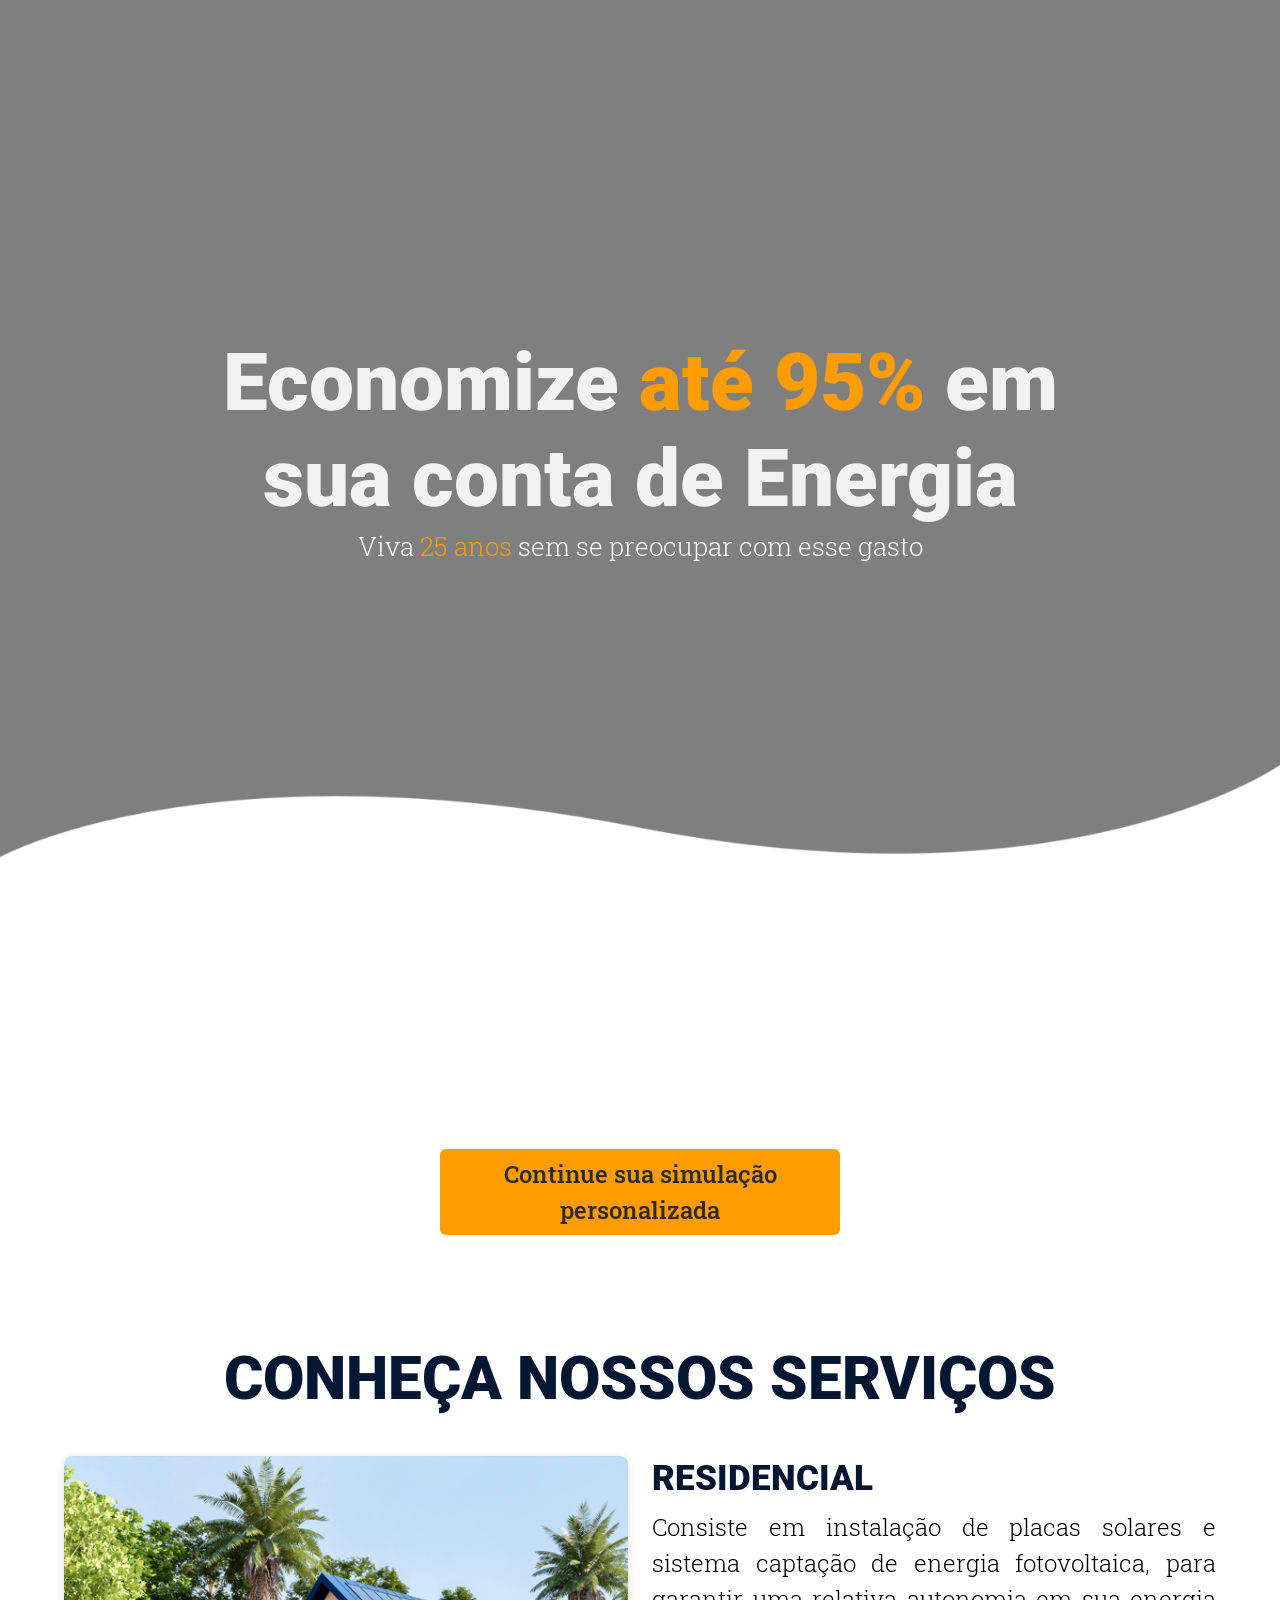
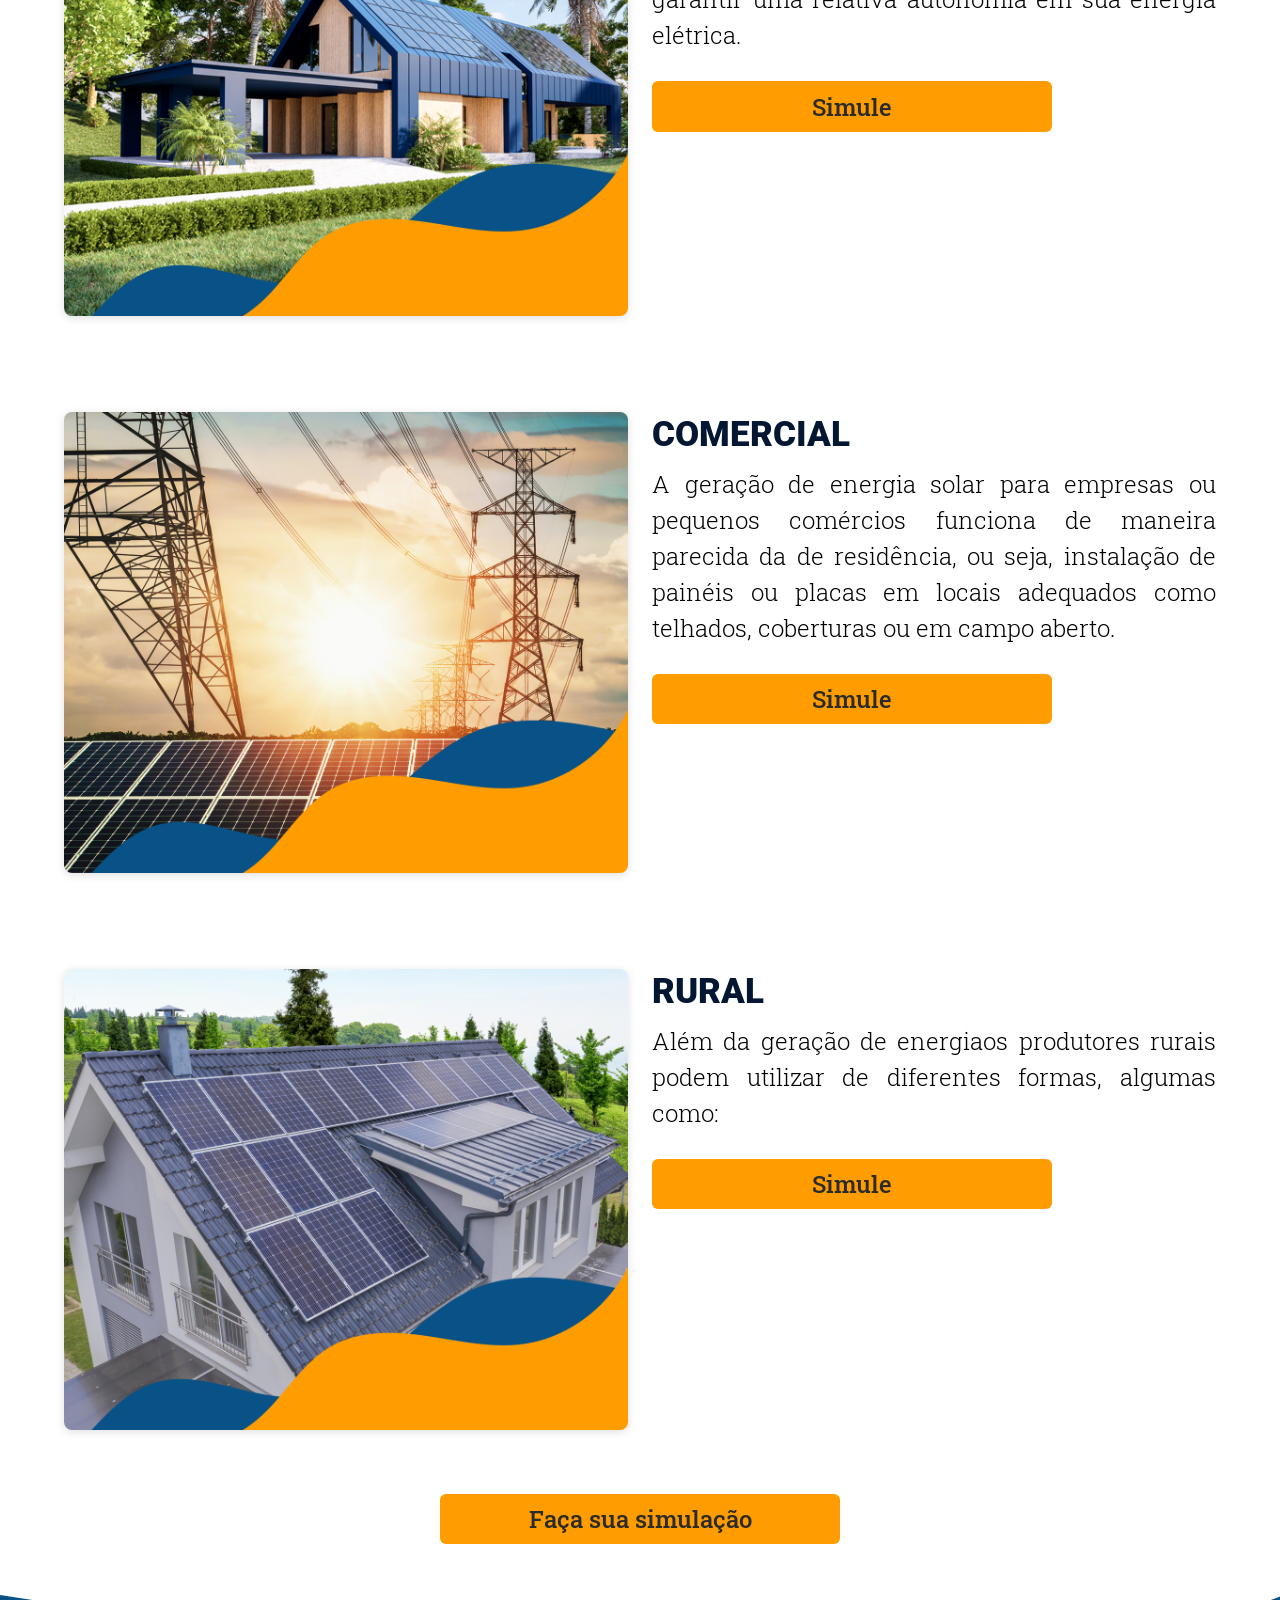
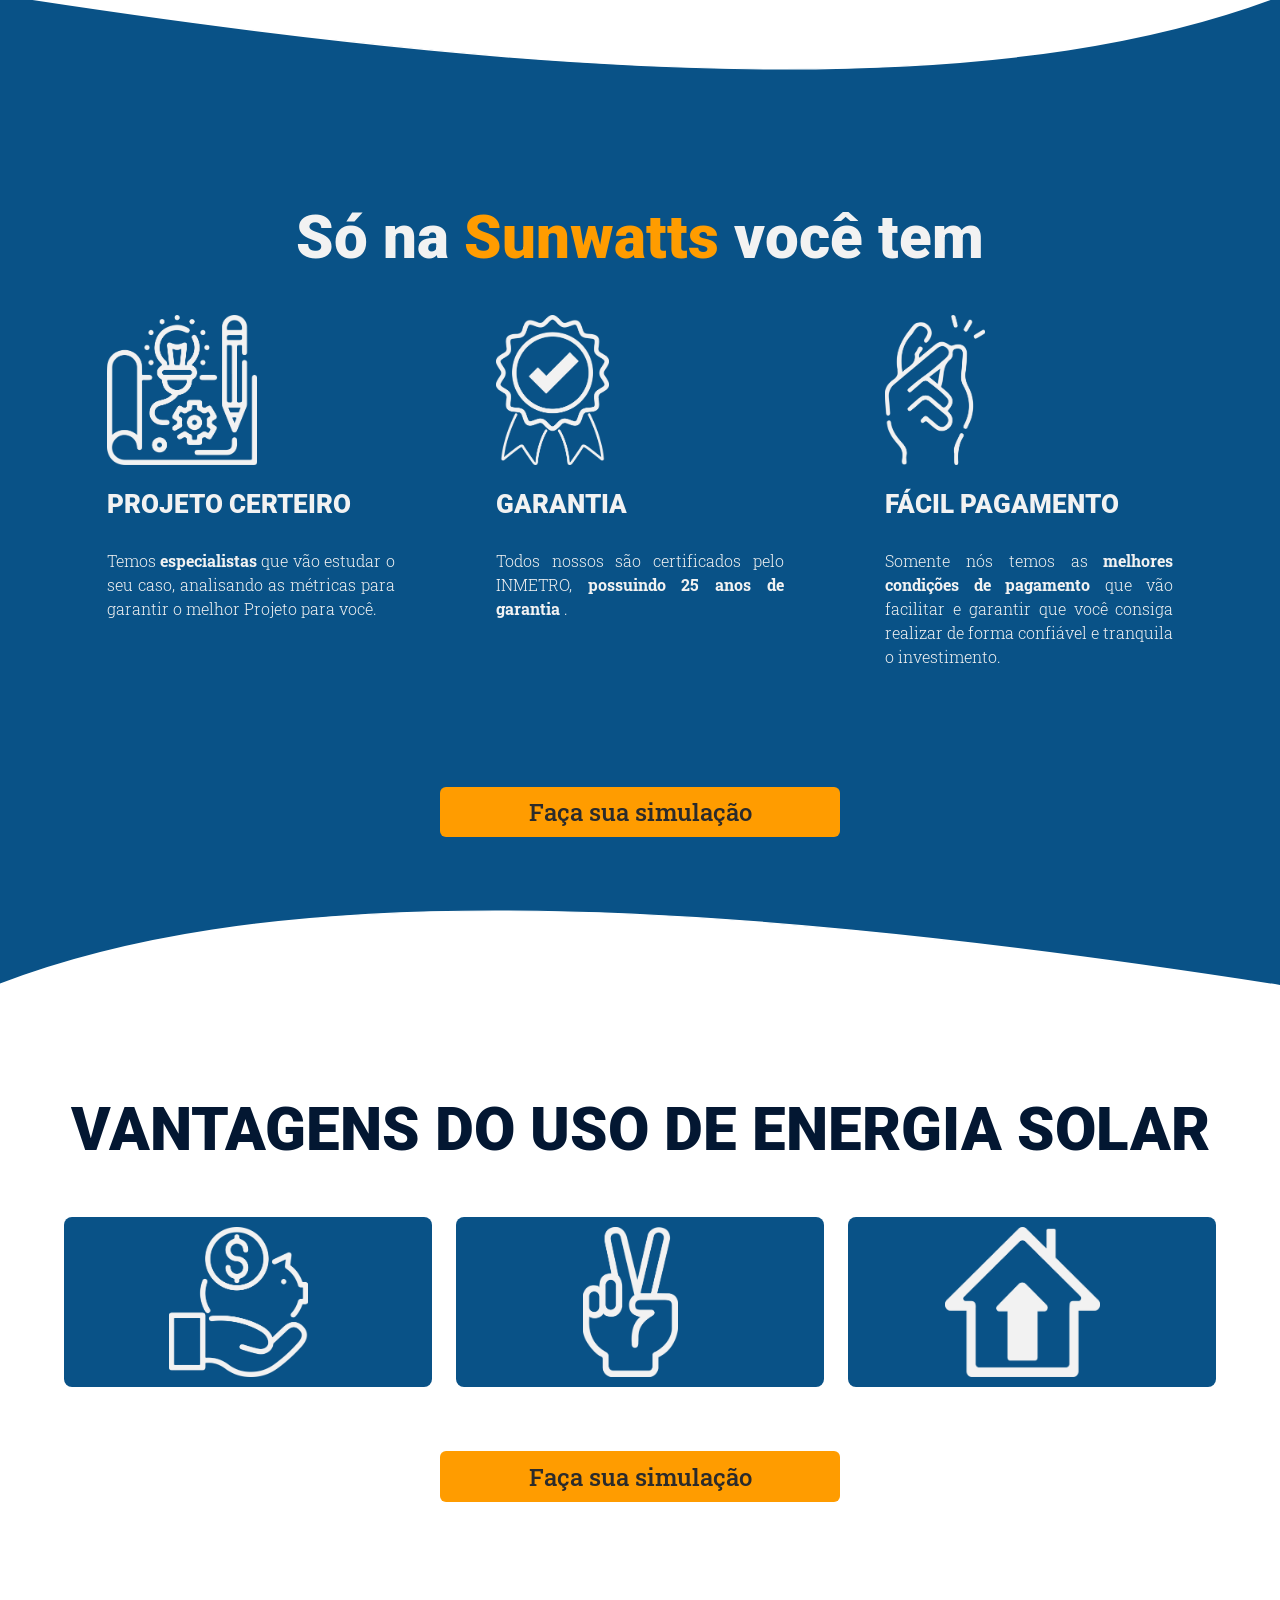
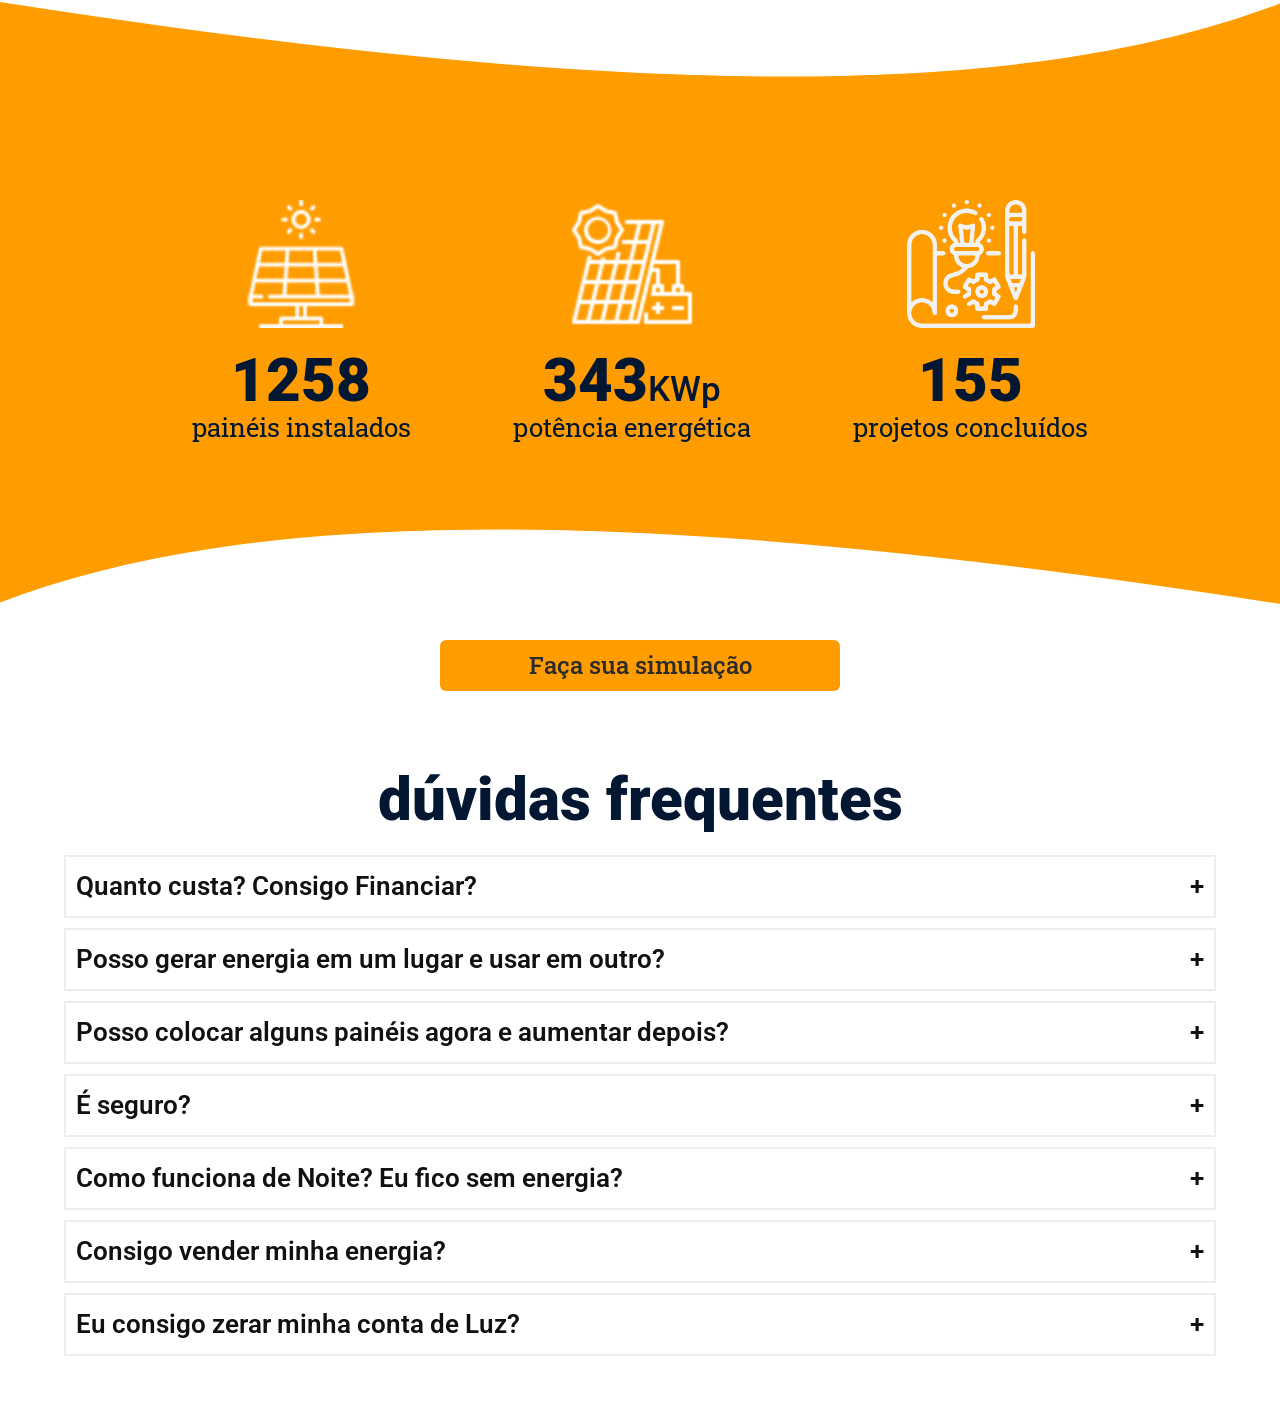
==== index.html @ fd3076d2 "minor copy changes" ====
<!DOCTYPE html>
<html lang="pt-br">
  <head>
    <meta charset="UTF-8" />
    <meta http-equiv="X-UA-Compatible" content="IE=edge" />
    <meta name="viewport" content="width=device-width, initial-scale=1.0" />
    <!-- favicon -->
    <link rel="shortcut icon" href="./favicon.ico" type="image/x-icon" />

    <!-- title -->
    <meta property="og:title" content="Sunwatts –Energia Solar" />

    <!-- description -->
    <meta
      name="description"
      content="Empresa de venda de painéis solares residenciais, comerciais e rural."
    />
    <meta
      property="og:description"
      content="Empresa de venda de painéis solares residenciais, comerciais e rural."
    />
    <meta
      name="twitter:description"
      content="Empresa de venda de painéis solares residenciais, comerciais e rural."
    />

    <!-- misc -->
    <meta property="og:locale" content="pt_BR" />
    <meta name="theme-color" content="#a52a2a" />

    <!-- GOOGLE FONTS -->
    <link rel="preconnect" href="https://fonts.googleapis.com" />
    <link rel="preconnect" href="https://fonts.gstatic.com" crossorigin />
    <link
      href="https://fonts.googleapis.com/css2?family=Roboto+Slab:wght@300;500&family=Roboto:wght@300;500;900&display=swap"
      rel="stylesheet"
    />

    <link rel="stylesheet" href="./style.css" />
    <link
      rel="preload"
      href="./libs/accordions/accordion.min.css"
      as="style"
      onload="this.onload=null;this.rel='stylesheet'"
    />
    <title>Sunwatts –Energia Solar</title>
  </head>
  <body>
    <!-- #SECTION HERO -->
    <section class="section-hero">
      <video
        src="./public/video_1_1.mp4"
        type="video/mp4"
        autoplay
        muted
        loop
      ></video>

      <div class="background">
        <div class="section-hero__text section-center">
          <h1>
            Economize <span class="clr-y-200">até 95%</span> em sua conta de
            Energia
          </h1>
          <p>
            Viva <span class="clr-y-200"> 25 anos</span> sem se preocupar com
            esse gasto
          </p>
        </div>
      </div>

      <img src="./public/images/hero-bar.png" alt="" />
    </section>

    <!-- CTA -->
    <div class="fancy-divider">
      <svg
        preserveAspectRatio="none"
        viewBox="0 0 100 100"
        height="100"
        width="100%"
        version="1.1"
        xmlns="https://www.w3.org/2000/svg"
        style="background: #fff"
      >
        <path
          d="M0 0 C 50 100 80 100 100 0 Z"
          style="fill: #ffffff; stroke: #ffffff"
        ></path>
      </svg>
    </div>

    <!-- #SECTION SIMULATION -->
    <section class="section-simulation"></section>

    <div class="section-center">
      <button class="btn btn--cta">Continue sua simulação personalizada</button>
    </div>

    <!-- #SECTION PRODUTOS -->
    <section class="section-produtos">
      <div class="section-center">
        <h2 class="title">CONHEÇA NOSSOS SERVIÇOS</h2>
        <div class="produtos">
          <!-- start of produto item -->
          <div class="produto">
            <img src="./public/images/residencial.png" alt="" />
            <div class="produto__text">
              <h2>RESIDENCIAL</h2>
              <p>
                Consiste em instalação de placas solares e sistema captação de
                energia fotovoltaica, para garantir uma relativa autonomia em
                sua energia elétrica.
              </p>
              <button class="btn">Simule</button>
            </div>
          </div>
          <!-- end of produto item -->
          <!-- start of produto item -->
          <div class="produto">
            <img src="./public/images/industrial.png" alt="" />
            <div class="produto__text">
              <h2>COMERCIAL</h2>
              <p>
                A geração de energia solar para empresas ou pequenos comércios
                funciona de maneira parecida da de residência, ou seja,
                instalação de painéis ou placas em locais adequados como
                telhados, coberturas ou em campo aberto.
              </p>
              <button class="btn">Simule</button>
            </div>
          </div>
          <!-- end of produto item -->
          <!-- start of produto item -->
          <div class="produto">
            <img src="./public/images/rural.png" alt="" />
            <div class="produto__text">
              <h2>RURAL</h2>
              <p>
                Além da geração de energiaos produtores rurais podem utilizar de
                diferentes formas, algumas como:
              </p>
              <button class="btn">Simule</button>
            </div>
          </div>
          <!-- end of produto item -->
        </div>
        <button class="btn btn--cta">Faça sua simulação</button>
      </div>
    </section>

    <div class="fancy-divider">
      <svg
        preserveAspectRatio="none"
        viewBox="0 0 100 100"
        height="100"
        width="100%"
        version="1.1"
        xmlns="https://www.w3.org/2000/svg"
        style="background: var(--clr-blue-100)"
      >
        <path
          d="M0 0 C 50 100 80 100 100 0 Z"
          style="fill: #ffffff; stroke: #ffffff"
        ></path>
      </svg>
    </div>

    <!-- #SECTION DIFERENCIAIS -->
    <section class="section-diferenciais">
      <div class="section-center">
        <h2 class="title">
          Só na <span class="clr-y-200">Sunwatts</span> você tem
        </h2>
        <div class="diferenciais">
          <!-- start of diferencial item -->
          <div class="diferencial">
            <img
              src="./public/images/done-projects.png"
              alt=""
              width="150"
              height="150"
            />
            <h2 class="title">PROJETO CERTEIRO</h2>
            <p>
              Temos <b>especialistas</b> que vão estudar o seu caso, analisando
              as métricas para garantir o melhor Projeto para você.
            </p>
            <!--             <button class="btn btn--text">
              Faça a simulação
              <img
                src="./public/images/close-circle-outline.svg"
                alt=""
                width="24"
                height="24"
              />
            </button> -->
          </div>
          <!-- end of diferencial item -->
          <!-- start of diferencial item -->
          <div class="diferencial">
            <img
              src="./public/images/guarantee.png"
              alt=""
              width="113"
              height="150"
            />
            <h2 class="title">GARANTIA</h2>
            <p>
              Todos nossos são certificados pelo INMETRO,
              <b> possuindo 25 anos de garantia </b>.
            </p>
            <!--             <button class="btn btn--text">
              Faça a simulação
              <img
                src="./public/images/close-circle-outline.svg"
                alt=""
                width="24"
                height="24"
              />
            </button> -->
          </div>
          <!-- end of diferencial item -->
          <!-- start of diferencial item -->
          <div class="diferencial">
            <img
              src="./public/images/easy-payment.png"
              alt=""
              width="100"
              height="150"
            />
            <h2 class="title">FÁCIL PAGAMENTO</h2>
            <p>
              Somente nós temos as <b>melhores condições de pagamento</b> que
              vão facilitar e garantir que você consiga realizar de forma
              confiável e tranquila o investimento.
            </p>
            <!--             <button class="btn btn--text">
              Faça a simulação
              <img
                src="./public/images/close-circle-outline.svg"
                alt=""
                width="24"
                height="24"
              />
            </button> -->
          </div>
          <!-- end of diferencial item -->
        </div>

        <button class="btn btn--cta">Faça sua simulação</button>
      </div>
    </section>
    <div class="fancy-divider">
      <svg
        preserveAspectRatio="none"
        viewBox="0 0 100 100"
        height="100"
        width="100%"
        version="1.1"
        xmlns="https://www.w3.org/2000/svg"
        style="background: var(--clr-blue-100)"
      >
        <path
          d="M0 100 C 20 0 50 0 100 100 Z"
          style="fill: #ffffff; stroke: #ffffff"
        ></path>
      </svg>
    </div>

    <!-- #SECTION CARDS -->
    <section class="section-cards">
      <div class="section-center">
        <h2 class="title">VANTAGENS DO USO DE ENERGIA SOLAR</h2>
        <div class="cards card-accordion">
          <div class="ac ac--card">
            <h5 class="ac-header ac-header--card">
              <button class="ac-trigger ac-trigger--card">
                <img
                  src="./public/images/economy.png"
                  width="139"
                  height="150"
                  alt=""
                />
              </button>
            </h5>
            <div class="ac-panel ac-panel--card">
              <div class="arrow-up"></div>
              <p class="ac-text ac-text--card">
                Redução <b>em até 95%</b> na conta da sua energia
              </p>
            </div>
          </div>
          <div class="ac ac--card">
            <h5 class="ac-header ac-header--card">
              <button class="ac-trigger ac-trigger--card">
                <img
                  src="./public/images/tranquility.png"
                  width="95"
                  height="150"
                  alt=""
                />
              </button>
            </h5>
            <div class="ac-panel ac-panel--card">
              <div class="arrow-up"></div>
              <p class="ac-text ac-text--card">
                Conta de luz <b>imune</b> à inflação da energia elétrica
              </p>
            </div>
          </div>
          <div class="ac ac--card">
            <h5 class="ac-header ac-header--card">
              <button class="ac-trigger ac-trigger--card">
                <img
                  src="./public/images/valorization.png"
                  width="155"
                  height="150"
                  alt=""
                />
              </button>
            </h5>
            <div class="ac-panel ac-panel--card">
              <div class="arrow-up"></div>
              <p class="ac-text ac-text--card">
                Com a instalação do sistema sua propriedade pode ser valorizada
                em <b>até 10%</b>
              </p>
            </div>
          </div>
        </div>

        <button class="btn btn--cta">Faça sua simulação</button>
      </div>
    </section>

    <div class="fancy-divider">
      <svg
        preserveAspectRatio="none"
        viewBox="0 0 100 100"
        height="100"
        width="100%"
        version="1.1"
        xmlns="https://www.w3.org/2000/svg"
        style="background: var(--clr-yellow-200)"
      >
        <path
          d="M0 0 C 50 100 80 100 100 0 Z"
          style="fill: #ffffff; stroke: #ffffff"
        ></path>
      </svg>
    </div>
    <!-- #SECTION DADOS -->
    <section class="section-dados">
      <div class="section-center">
        <div class="dados">
          <!-- start of dado item -->
          <div class="dado">
            <img src="./public/images/paineisInstalados.png" alt="" />
            <p class="number">1258</p>
            <p class="desc">painéis instalados</p>
          </div>
          <!-- end of dado item -->
          <!-- start of dado item -->
          <div class="dado">
            <img src="./public/images/potenciaEnergetica.png" alt="" />
            <p class="number">343<span>KWp</span></p>
            <p class="desc">potência energética</p>
          </div>
          <!-- end of dado item -->
          <!-- start of dado item -->
          <div class="dado">
            <img src="./public/images/done-projects.png" alt="" />
            <p class="number">155</p>
            <p class="desc">projetos concluídos</p>
          </div>
          <!-- end of dado item -->
        </div>
      </div>
    </section>
    <div class="fancy-divider">
      <svg
        preserveAspectRatio="none"
        viewBox="0 0 100 100"
        height="100"
        width="100%"
        version="1.1"
        xmlns="https://www.w3.org/2000/svg"
        style="background: var(--clr-yellow-200)"
      >
        <path
          d="M0 100 C 20 0 50 0 100 100 Z"
          style="fill: #ffffff; stroke: #ffffff"
        ></path>
      </svg>
    </div>

    <!-- SECTION-FAQ -->
    <section class="section-faq section-center">
      <button class="btn btn--cta">Faça sua simulação</button>

      <h2>dúvidas frequentes</h2>

      <div class="accordion-container">
        <div class="ac">
          <h5 class="ac-header">
            <button class="ac-trigger">Quanto custa? Consigo Financiar?</button>
          </h5>
          <div class="ac-panel">
            <p class="ac-text">
              O custo de uma implantação varia de acordo com o consumo e a
              infraestrutura do cliente (é muito antiprofissional padronizar um
              sistema fotovoltaico). Os sistemas fotovoltaicos podem ser
              financiados por uma variedade de entidades financeiras assim
              ajudando a viabilizar a aquisição.
            </p>
          </div>
        </div>

        <div class="ac">
          <h5 class="ac-header">
            <button class="ac-trigger">
              Posso gerar energia em um lugar e usar em outro?
            </button>
          </h5>
          <div class="ac-panel">
            <p class="ac-text">
              É possível ter uma unidade geradora e outras unidades
              consumidoras, desde que seja previamente informado para a
              homologação e esteja no mesmo registro e na mesma concessionária.
            </p>
          </div>
        </div>

        <div class="ac">
          <h5 class="ac-header">
            <button class="ac-trigger">
              Posso colocar alguns painéis agora e aumentar depois?
            </button>
          </h5>
          <div class="ac-panel">
            <p class="ac-text">
              Sim, os sistemas aplicados pela SunWatts são modulares, ou seja, é
              possível aumentar em séries de 2 placas. Não recomendamos fazer
              muitas vezes ao ano, pois a cada aumento é necessária uma nova
              homologação junto a concessionária.
            </p>
          </div>
        </div>

        <div class="ac">
          <h5 class="ac-header">
            <button class="ac-trigger">É seguro?</button>
          </h5>
          <div class="ac-panel">
            <p class="ac-text">
              O sistema é seguro, todos os produtos e componentes utilizados em
              uma instalação da SunWatts possui INMETRO garantido a sua
              segurança e qualidade.
            </p>
          </div>
        </div>

        <div class="ac">
          <h5 class="ac-header">
            <button class="ac-trigger">
              Como funciona de Noite? Eu fico sem energia?
            </button>
          </h5>
          <div class="ac-panel">
            <div class="arrow-up"></div>
            <p class="ac-text">
              A noite os painéis solares não produzem energia, no entanto,
              através do sistema “débito e crédito” você utiliza os créditos
              compensados da produção diária.
            </p>
          </div>
        </div>
        <div class="ac">
          <h5 class="ac-header">
            <button class="ac-trigger">Consigo vender minha energia?</button>
          </h5>
          <div class="ac-panel">
            <div class="arrow-up"></div>
            <p class="ac-text">
              Sistemas convencionais não podem vender energia, o sistema
              utilizado é o “débito e crédito” entre você e a concessionária, no
              qual a energia produzida é repassada para a concessionária durante
              o dia, e consumida durante a noite, em forma de crédito.
            </p>
          </div>
        </div>
        <div class="ac">
          <h5 class="ac-header">
            <button class="ac-trigger">
              Eu consigo zerar minha conta de Luz?
            </button>
          </h5>
          <div class="ac-panel">
            <div class="arrow-up"></div>
            <p class="ac-text">
              Não, existe uma taxa mínima por estar conectado à rede da
              concessionária a qual varia de acordo com o tipo de fase da sua
              casa ou estabelecimento.
            </p>
          </div>
        </div>
      </div>
    </section>

    <script src="./libs/accordions/accordion.min.js" async defer></script>

    <script type="module">
      import "./libs/accordions/accordion.min.js"
      new Accordion(".accordion-container", {
        duration: 250,
        showMultiple: true,
      })

      new Accordion(".card-accordion", {
        duration: 250,
        showMultiple: true,
      })
    </script>
  </body>
</html>
---- style.css ----
/* Box sizing rules */
*,
*::before,
*::after {
  box-sizing: border-box;
  padding: 0;
  margin: 0;
}

:root {
  --clr-white: #f2f2f2;
  --clr-yellow-100: #fcc35e;
  --clr-yellow-200: #ff9c00;
  --clr-blue-100: #095287;
  --clr-blue-200: #031732;
  --clr-black-100: #3e3e3e;
  --clr-black-200: #2b2b2b;
  --ff-roboto: "Roboto", sans-serif;
  --ff-roboto-slab: "Roboto Slab", serif;
  --fs-xs: clamp(1.15rem, 1.0134rem + 0.6829vw, 1.5rem);
  --fs-md: clamp(1.3125rem, 1.1797rem + 0.625vw, 1.625rem);
  --fs-lg: clamp(1.625rem, 1.4055rem + 1.0976vw, 2.1875rem);
  --fs-xlg: clamp(2.1875rem, 1.5234rem + 3.125vw, 3.75rem);
  --fs-xxlg: clamp(3rem, 2.2195rem + 3.9024vw, 5rem);
  --box-shadow: 0 0.25rem 0.5rem rgb(0 0 0 / 15%);
}

/* Remove default margin */
body,
h1,
h2,
h3,
h4,
p,
figure,
blockquote,
dl,
dd {
  margin: 0;
}

h1,
h2,
h3,
h4,
h5,
h6 {
  font-family: var(--ff-roboto);
  font-size: var(--fs-xlg);
  font-weight: 900;
  color: var(--clr-blue-200);
}

h5 {
  font-size: var(--fs-md);
}

body {
  font-family: var(--ff-roboto-slab);
  background-color: var(--ff-clr-white);
}

/* Remove list styles on ul, ol elements with a list role, which suggests default styling will be removed */
ul[role=list],
ol[role=list] {
  list-style: none;
}

/* Set core root defaults */
html:focus-within {
  scroll-behavior: smooth;
}

/* Set core body defaults */
body {
  min-height: 100vh;
  text-rendering: optimizeSpeed;
  line-height: 1.5;
}

/* A elements that don't have a class get default styles */
a:not([class]) {
  text-decoration-skip-ink: auto;
}

section:not(.section-hero) {
  padding: 11vh 0 5.5vh 0;
}

/* Make images easier to work with */
img,
picture {
  display: block;
  max-width: 100%;
}

/* Inherit fonts for inputs and buttons */
input,
button,
textarea,
select {
  font: inherit;
}

/* Remove all animations, transitions and smooth scroll for people that prefer not to see them */
@media (prefers-reduced-motion: reduce) {
  html:focus-within {
    scroll-behavior: auto;
  }

  *,
*::before,
*::after {
    transition-duration: 0.01ms !important;
    animation-duration: 0.01ms !important;
    animation-iteration-count: 1 !important;
    scroll-behavior: auto !important;
  }
}
.clr-y-200 {
  color: var(--clr-yellow-200);
}

.clr-b-100 {
  color: var(--clr-blue-100);
}

.section-center {
  width: 90%;
  max-width: 1440px;
  margin: 0 auto;
}
.section-center > h2 {
  text-align: center;
}

.ac-text {
  padding: 1rem;
}

.btn {
  display: flex;
  gap: 0.5em;
  align-items: center;
  justify-content: center;
  width: 100%;
  max-width: 25rem;
  padding: 0.325em 0.6em;
  padding: clamp(0.15625rem, 0.0953rem + 0.3049vw, 0.3125rem) clamp(0.3rem, 0.1829rem + 0.5854vw, 0.6rem);
  padding: 0.05em 0.1em;
  font-family: var(--ff-title);
  font-size: 1.25rem;
  font-size: clamp(1.25rem, 1.1524rem + 0.4878vw, 1.5rem);
  font-weight: 500;
  color: var(--clr-black-200);
  text-decoration: none;
  cursor: pointer;
  background: var(--clr-yellow-200);
  border: 0.375rem solid transparent;
  border-radius: 0.25em;
  /* box-shadow: rgba(50, 50, 93, 0.25) 0px 0.375em 0.75em -0.125em,
    rgba(0, 0, 0, 0.3) 0px 0.1875em 0.4375em -0.1875em; */
  transition: opacity 250ms ease-in;
  animation: pulse-main 2s infinite;
}

.btn:hover {
  opacity: 0.8;
}

.btn:focus-visible {
  border: 0.375rem solid var(--clr-black);
  outline: none;
  transform: scale(1.025);
}

.btn--text {
  background: none;
  box-shadow: none;
  max-width: 16rem;
  padding: 0;
  justify-content: flex-start;
  color: var(--clr-white);
}

.btn--cta {
  margin: 0 auto;
}

.produtos {
  display: grid;
  grid-template-rows: repeat(3, 1fr);
  gap: 2rem;
}
.produtos .produto {
  display: grid;
  grid-auto-rows: 1fr 1fr;
  gap: 1.5rem;
}
.produtos .produto img {
  border-radius: 0.5rem;
  box-shadow: rgba(99, 99, 99, 0.2) 0px 0.125rem 0.5rem 0px;
}
.produtos .produto h2 {
  font-size: var(--fs-lg);
  margin-bottom: 0.5rem;
}
.produtos .produto p {
  margin-bottom: 1.75rem;
  text-align: justify;
}

.diferenciais {
  display: grid;
  grid-template-rows: repeat(3, 1fr);
  gap: 1.5rem;
  text-align: justify;
}
.diferenciais .diferencial {
  display: grid;
  grid-auto-rows: 10.625rem 5rem 10rem 1fr;
  padding: 2rem 1rem 2rem 1rem;
  margin: 0 auto;
  transition: box-shadow 0.3s linear;
  max-width: 20rem;
  min-height: 27.5rem;
  border-radius: 0.5rem;
  color: var(--clr-white);
}
.diferenciais .diferencial .title {
  font-size: var(--fs-md);
  color: var(--clr-white);
}
.diferenciais .diferencial p {
  font-weight: 300;
}
.diferenciais > img {
  margin: 0 auto;
  margin-bottom: 0.5rem;
}
.diferenciais button {
  font-weight: 300;
  margin-top: 4rem;
}
.diferenciais button img {
  transform: rotateZ(45deg);
}
.diferenciais .diferencial:hover {
  box-shadow: 0 0.3125rem 0.9375rem rgba(0, 0, 0, 0.15);
}

.cards {
  display: flex;
  flex-direction: column;
  gap: 1.5rem;
  /*   .card__top-image:hover {
    transform: translateY(-200px);
  } */
}
.cards .card {
  position: relative;
}
.cards .card__back-image {
  position: absolute;
  top: 0;
  left: 0;
  z-index: -2;
}
.cards .card__top-image {
  position: relative;
  background: #fff;
  transition: transform 400ms ease-in-out;
  margin: 0 auto;
}

.ac--card.ac--card {
  width: 100%;
  border: 0;
}

.ac-header--card.ac-header--card.ac-header--card {
  background: var(--clr-blue-100);
  border-radius: 0.5rem;
  margin: 0 auto;
}

.ac-panel--card {
  width: 100%;
}

.ac-text--card {
  background: #e6e6e6;
  border-radius: 0.5rem;
  padding: 1rem;
}

.ac-trigger--card img {
  margin: 0 auto;
}

.ac-trigger--card::after {
  content: none !important;
}

.arrow-up {
  width: 0;
  height: 0;
  border-left: 1rem solid transparent;
  border-right: 1rem solid transparent;
  border-bottom: 1rem solid #e6e6e6;
  transform: translateX(175px);
}

.dados {
  display: flex;
  flex-direction: column;
  gap: 1.5rem;
  align-items: center;
  justify-content: center;
}
.dados .dado {
  display: grid;
  grid-template-rows: 8rem 1fr 2rem;
  gap: 0.5rem;
  align-content: flex-start;
  justify-items: center;
  text-align: center;
}
.dados .dado img {
  margin: 0 auto;
  width: 128px;
  align-self: flex-end;
}
.dados .dado .desc {
  font-size: var(--fs-md);
  margin-top: -1rem;
}
.dados .dado .number {
  font-family: var(--ff-roboto);
  font-size: var(--fs-xlg);
  text-align: center;
  font-weight: 900;
  margin-bottom: -0.625rem;
}
.dados .dado span {
  font-weight: 500;
  font-size: var(--fs-lg);
}

@media screen and (min-width: 37.5rem) {
  /*   .produtos {
    grid-template-columns: repeat(3, 1fr);
    grid-template-rows: 1fr;
  } */
  .produtos {
    gap: 6rem;
  }
  .produtos .produto {
    grid-auto-flow: column;
    grid-auto-columns: 1fr 1fr;
    grid-auto-rows: 1fr;
  }
  .produtos img {
    height: 100%;
    object-fit: cover;
  }
  .produtos div:nth-child(odd) {
    text-align: right;
  }
  .produtos h2 {
    text-align: left;
    line-height: 1.3;
  }
  .produtos p {
    font-weight: 300;
    font-size: var(--fs-xs);
  }
  .produtos .wrapper {
    display: flex;
    gap: 2rem;
    margin-top: 2rem;
  }

  .diferenciais {
    grid-template-columns: repeat(3, 1fr);
    grid-template-rows: 1fr;
    gap: 1rem;
  }

  .cards {
    flex-direction: row;
  }

  .ac--card.ac--card {
    width: 33.3%;
  }

  .ac--card.ac--card.ac--card {
    width: 33.3%;
  }

  .dados {
    flex-direction: row;
    gap: 8vw;
  }
}
@media screen and (min-width: 56.25rem) {
  .diferenciais .diferencial {
    grid-auto-rows: 10.625rem 4rem 1fr 1fr;
  }
}
.section-hero {
  position: relative;
  min-height: 100vh;
  overflow: hidden;
  color: white;
}
.section-hero h1 {
  max-width: 20ch;
  font-size: var(--fs-xxlg);
  color: var(--clr-white);
  line-height: 1.2;
}
.section-hero p {
  max-width: 60ch;
  font-size: var(--fs-md);
  font-weight: 300;
}
.section-hero video {
  position: absolute;
  top: 0;
  left: 0;
}
.section-hero .section-center {
  position: relative;
  display: flex;
  flex-direction: column;
  align-items: center;
  justify-content: center;
  height: 100vh;
}
.section-hero .background::before {
  position: absolute;
  top: 0;
  left: 0;
  z-index: 1;
  width: 100%;
  height: 100%;
  content: "";
  background-color: #000;
  opacity: 0.5;
}
.section-hero .section-hero__text {
  position: relative;
  z-index: 10;
  text-align: center;
}
.section-hero img {
  position: absolute;
  left: 0;
  bottom: 0;
  width: 100%;
  height: 15%;
  z-index: 10;
}

.section-produtos .title {
  margin-bottom: 2rem;
}
.section-produtos .btn--cta {
  margin-top: 4rem;
}

.section-diferenciais {
  background: var(--clr-blue-100);
}
.section-diferenciais h2 {
  color: var(--clr-white);
}
.section-diferenciais .btn--cta {
  margin-top: 4rem;
}

.section-dados {
  padding-block: 11vh 0;
  color: var(--clr-blue-200);
  background-color: var(--clr-yellow-200);
}

.section-cards.section-cards {
  padding: 11vh 0;
}
.section-cards.section-cards .title {
  text-align: center;
  margin-bottom: 2rem;
}
.section-cards.section-cards .btn--cta {
  margin-top: 4rem;
}

.section-faq .btn--cta {
  margin-top: -4rem;
  margin-bottom: 4rem;
}

.fancy-divider {
  display: flex;
}

@media screen and (min-width: 62.5rem) {
  .section-hero video {
    width: 100%;
  }
}
@keyframes fadeInUp {
  0% {
    opacity: 0;
    -moz-transform: translateY(200px);
  }
  100% {
    opacity: 1;
    -moz-transform: translateY(0);
  }
}

/*# sourceMappingURL=style.css.map */
---- libs/accordions/accordion.min.css ----
@charset "UTF-8";
/*!
 * Accordion v3.1.1
 * Simple accordion created in pure Javascript.
 * https://github.com/michu2k/Accordion
 *
 * Copyright (c) Michał Strumpf
 * Published under MIT License
 */
.ac{margin-top:10px;border:.125rem solid #eee;background-color:#fff;box-sizing:border-box}.ac .ac-header{margin:0;padding:0}.ac .ac-trigger{font-weight: 600;color:#111;text-align:left;width:100%;padding:10px 30px 10px 10px;display:block;cursor:pointer;background-color:transparent;-webkit-transition:color .25s ease;transition:color .25s ease;position:relative;text-decoration:none;margin:0;border:0}.ac .ac-trigger::after{content:'+';text-align:center;width:15px;-webkit-transform:translate(0,-50%);transform:translate(0,-50%);position:absolute;right:10px;top:50%}.ac .ac-trigger:focus{color:#8a8a8a}.ac .ac-panel{overflow:hidden;-webkit-transition-property:height,visibility;transition-property:height,visibility;-webkit-transition-timing-function:ease;transition-timing-function:ease}.ac.js-enabled .ac-panel{visibility:hidden}.ac.is-active .ac-panel{visibility:visible}.ac.is-active>.ac-header .ac-trigger::after{content:'\2013'}.ac-text{font-weight:300;}
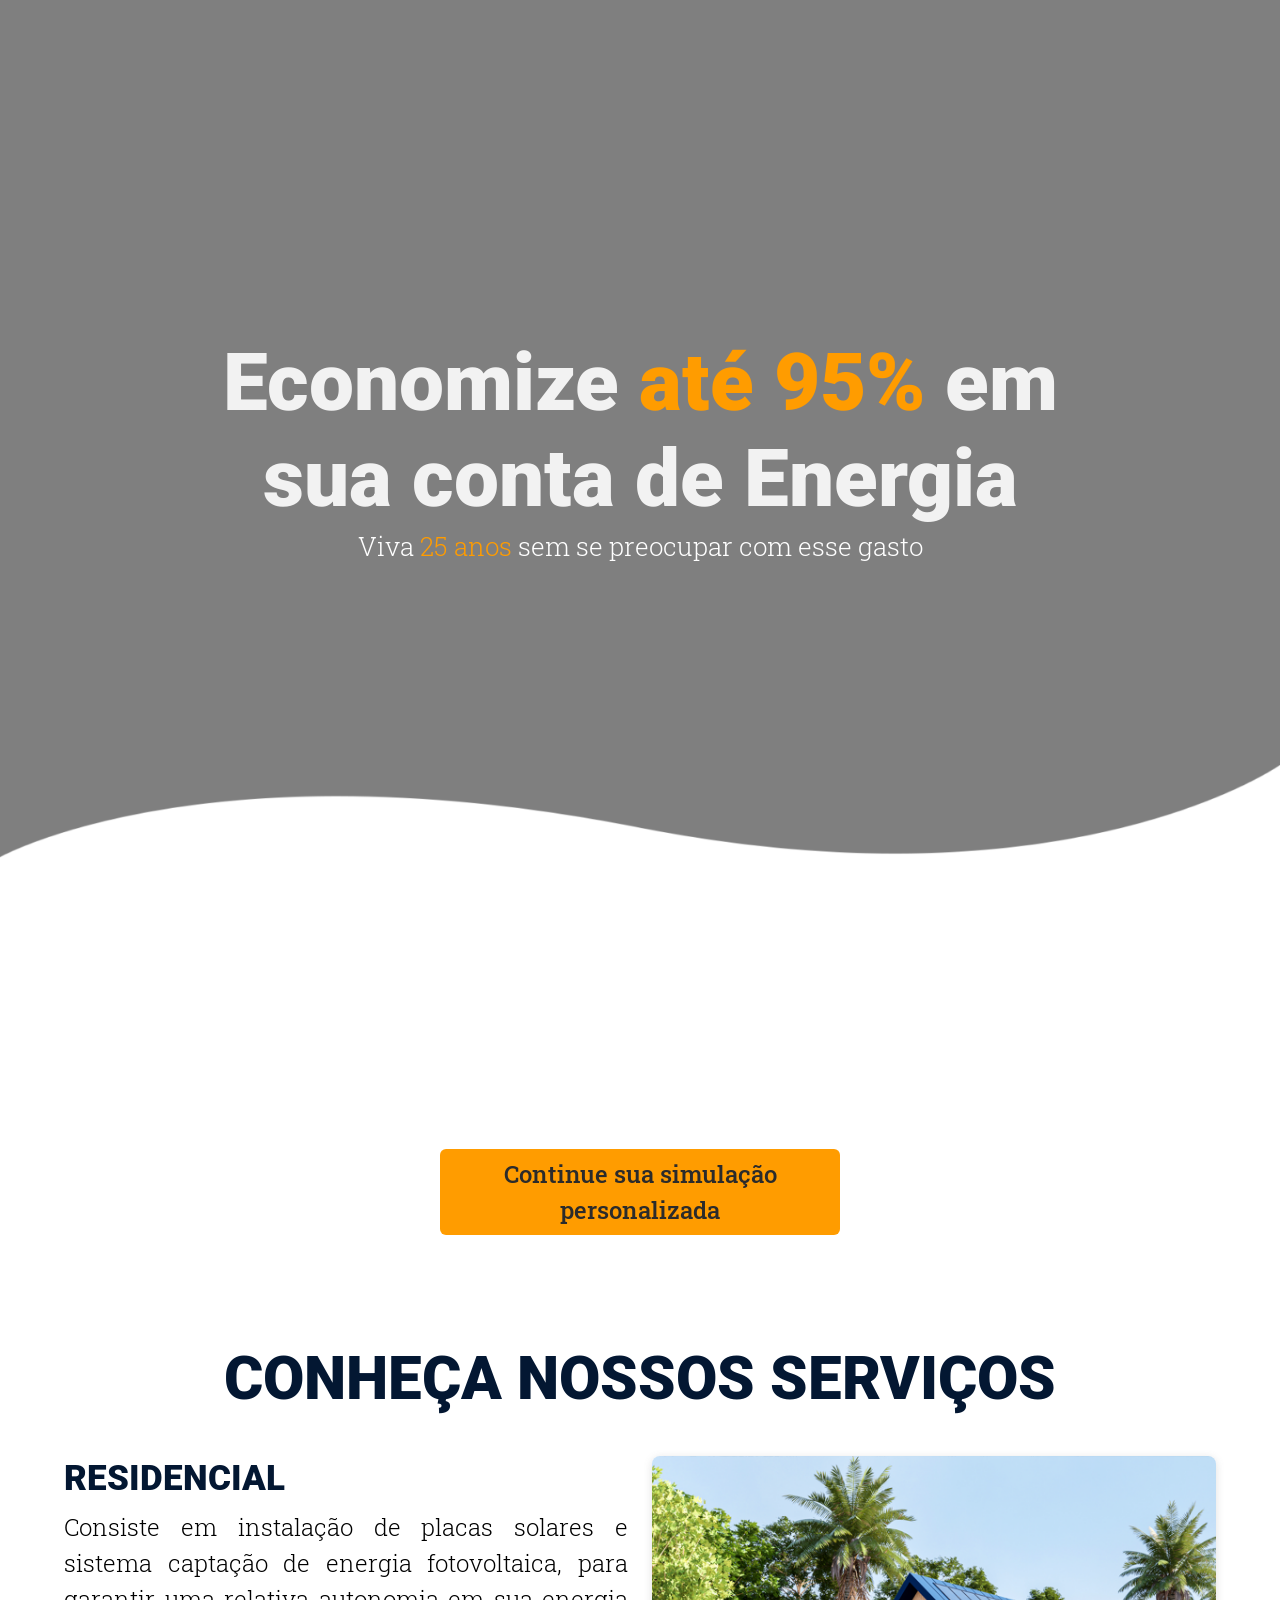
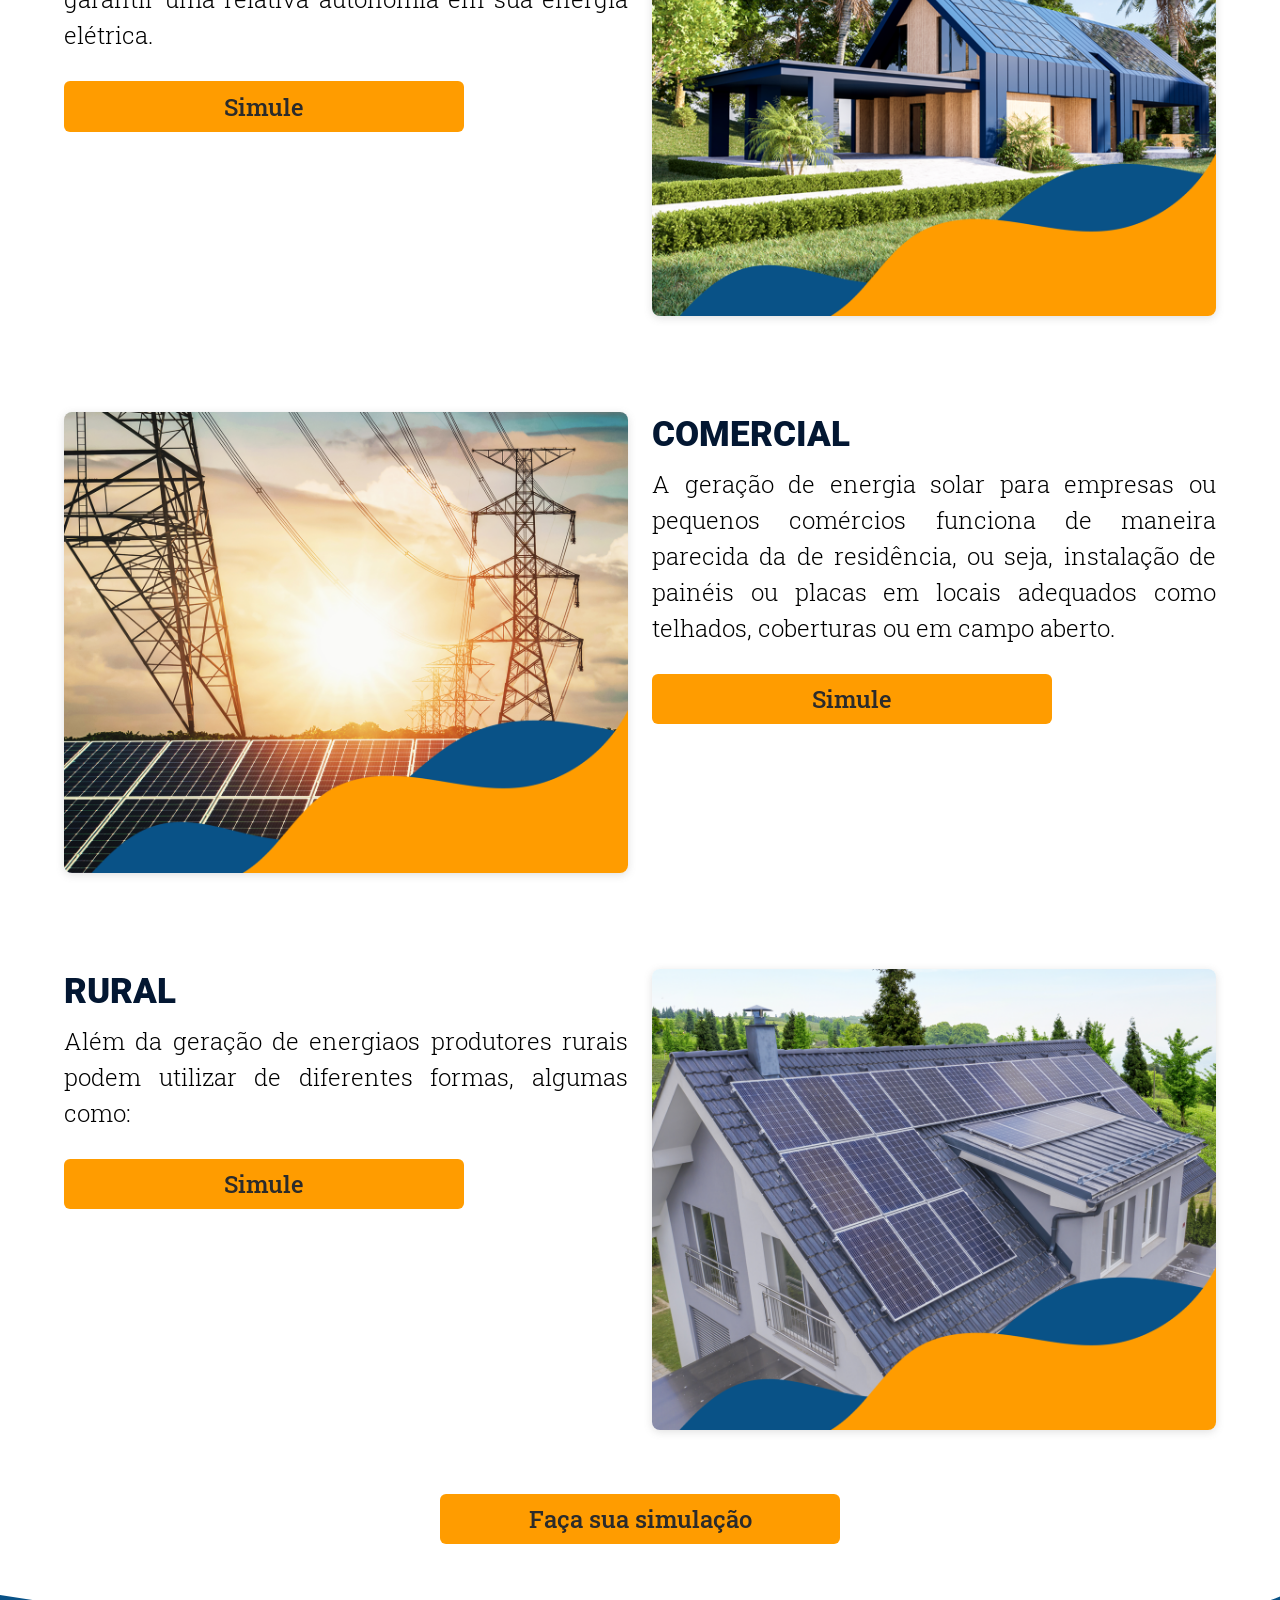
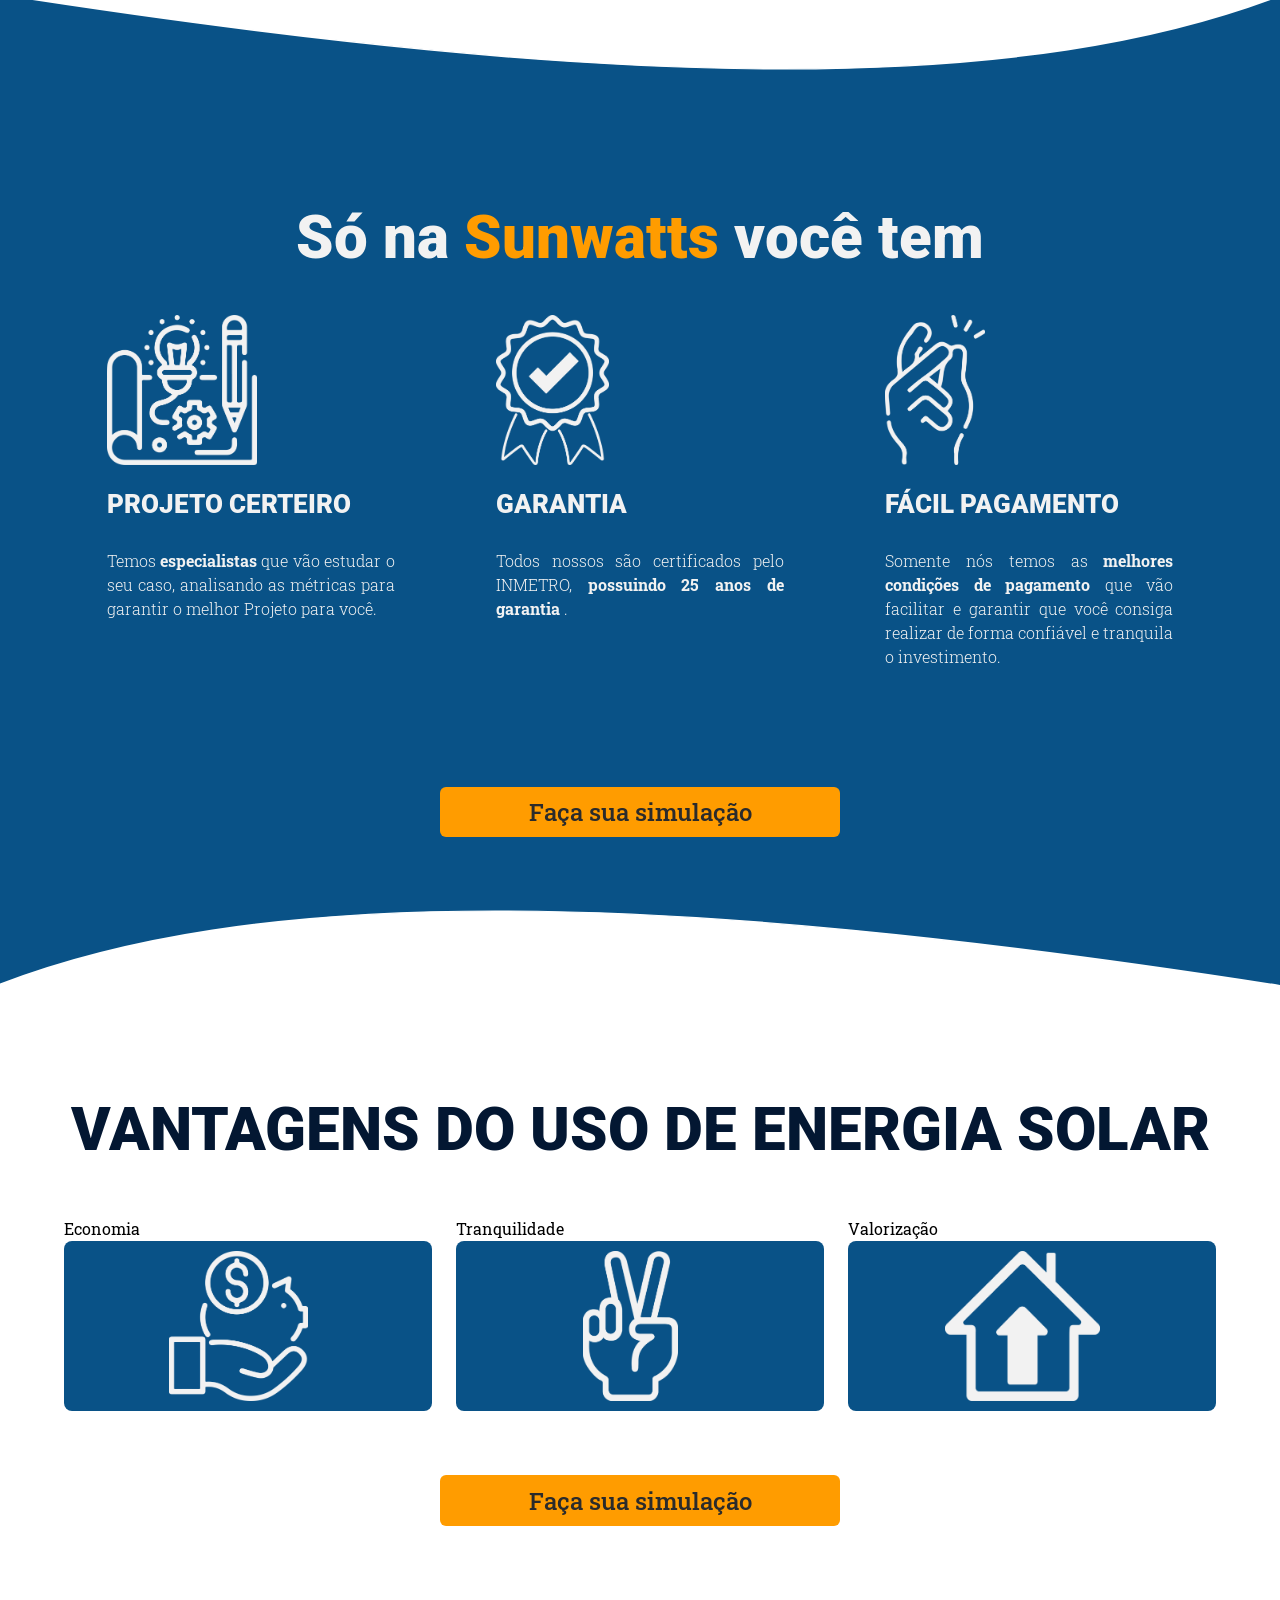
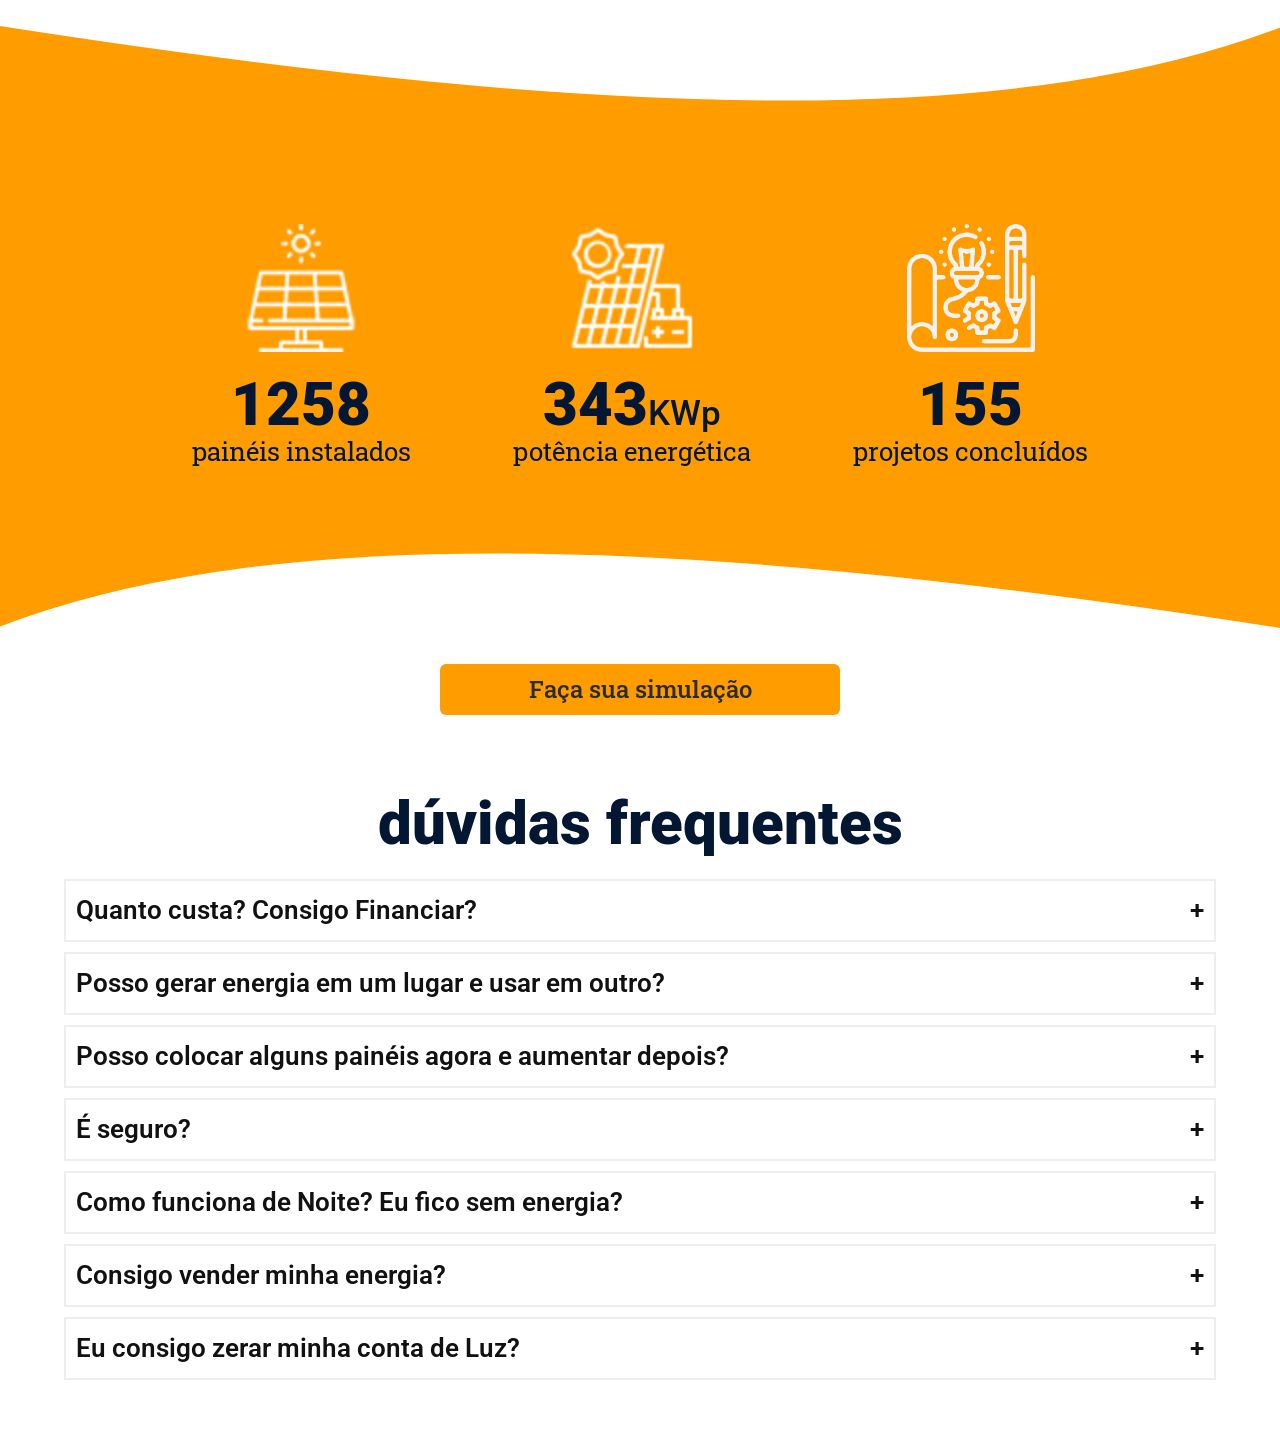
==== commit fc0468c9: "added card subtitle" ====
--- a/index.html
+++ b/index.html
@@ -72,7 +72,6 @@
       <img src="./public/images/hero-bar.png" alt="" />
     </section>
 
-    <!-- CTA -->
     <div class="fancy-divider">
       <svg
         preserveAspectRatio="none"
@@ -274,6 +273,7 @@
         <h2 class="title">VANTAGENS DO USO DE ENERGIA SOLAR</h2>
         <div class="cards card-accordion">
           <div class="ac ac--card">
+            <div class="subtitle">Economia</div>
             <h5 class="ac-header ac-header--card">
               <button class="ac-trigger ac-trigger--card">
                 <img
@@ -292,6 +292,7 @@
             </div>
           </div>
           <div class="ac ac--card">
+            <div class="subtitle">Tranquilidade</div>
             <h5 class="ac-header ac-header--card">
               <button class="ac-trigger ac-trigger--card">
                 <img
@@ -310,6 +311,7 @@
             </div>
           </div>
           <div class="ac ac--card">
+            <div class="subtitle">Valorização</div>
             <h5 class="ac-header ac-header--card">
               <button class="ac-trigger ac-trigger--card">
                 <img
--- a/style.css
+++ b/style.css
@@ -367,6 +367,9 @@
   .produtos div:nth-child(odd) {
     text-align: right;
   }
+  .produtos div:nth-child(odd) img {
+    grid-column: 2;
+  }
   .produtos h2 {
     text-align: left;
     line-height: 1.3;
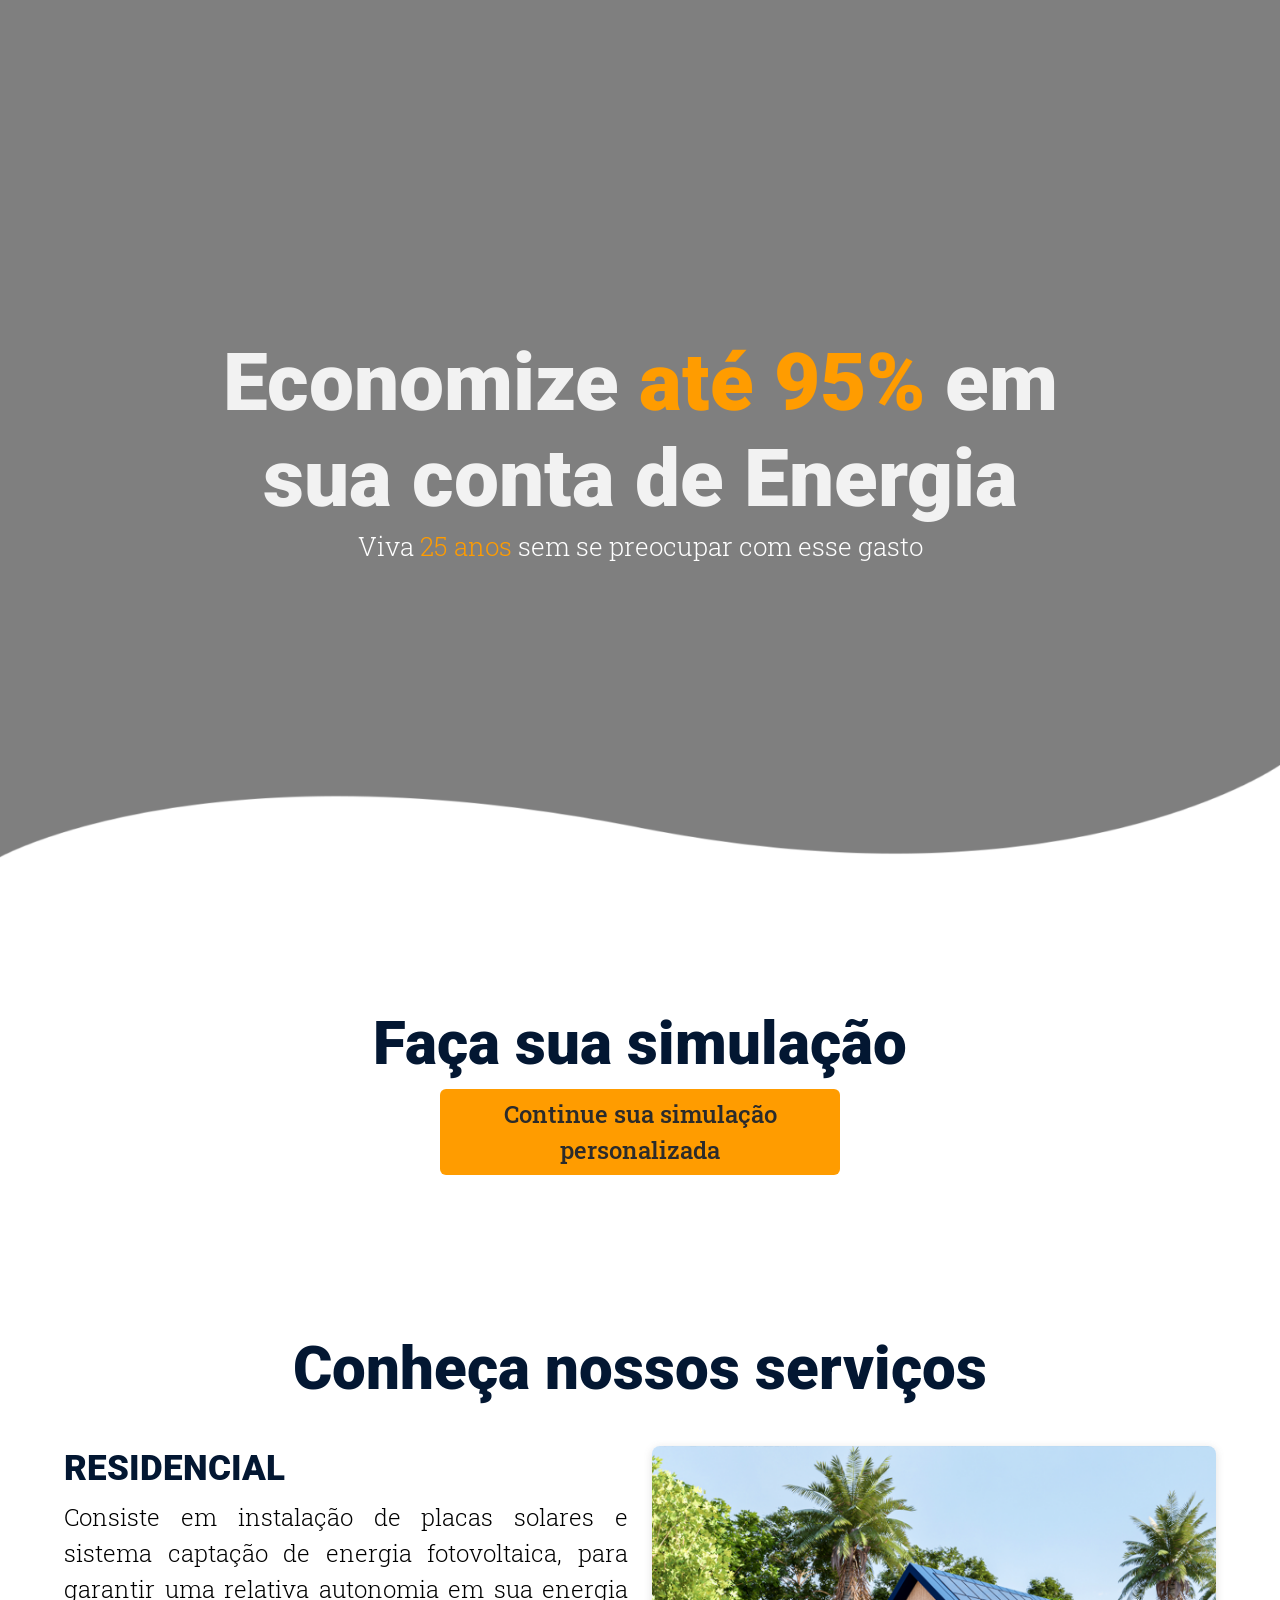
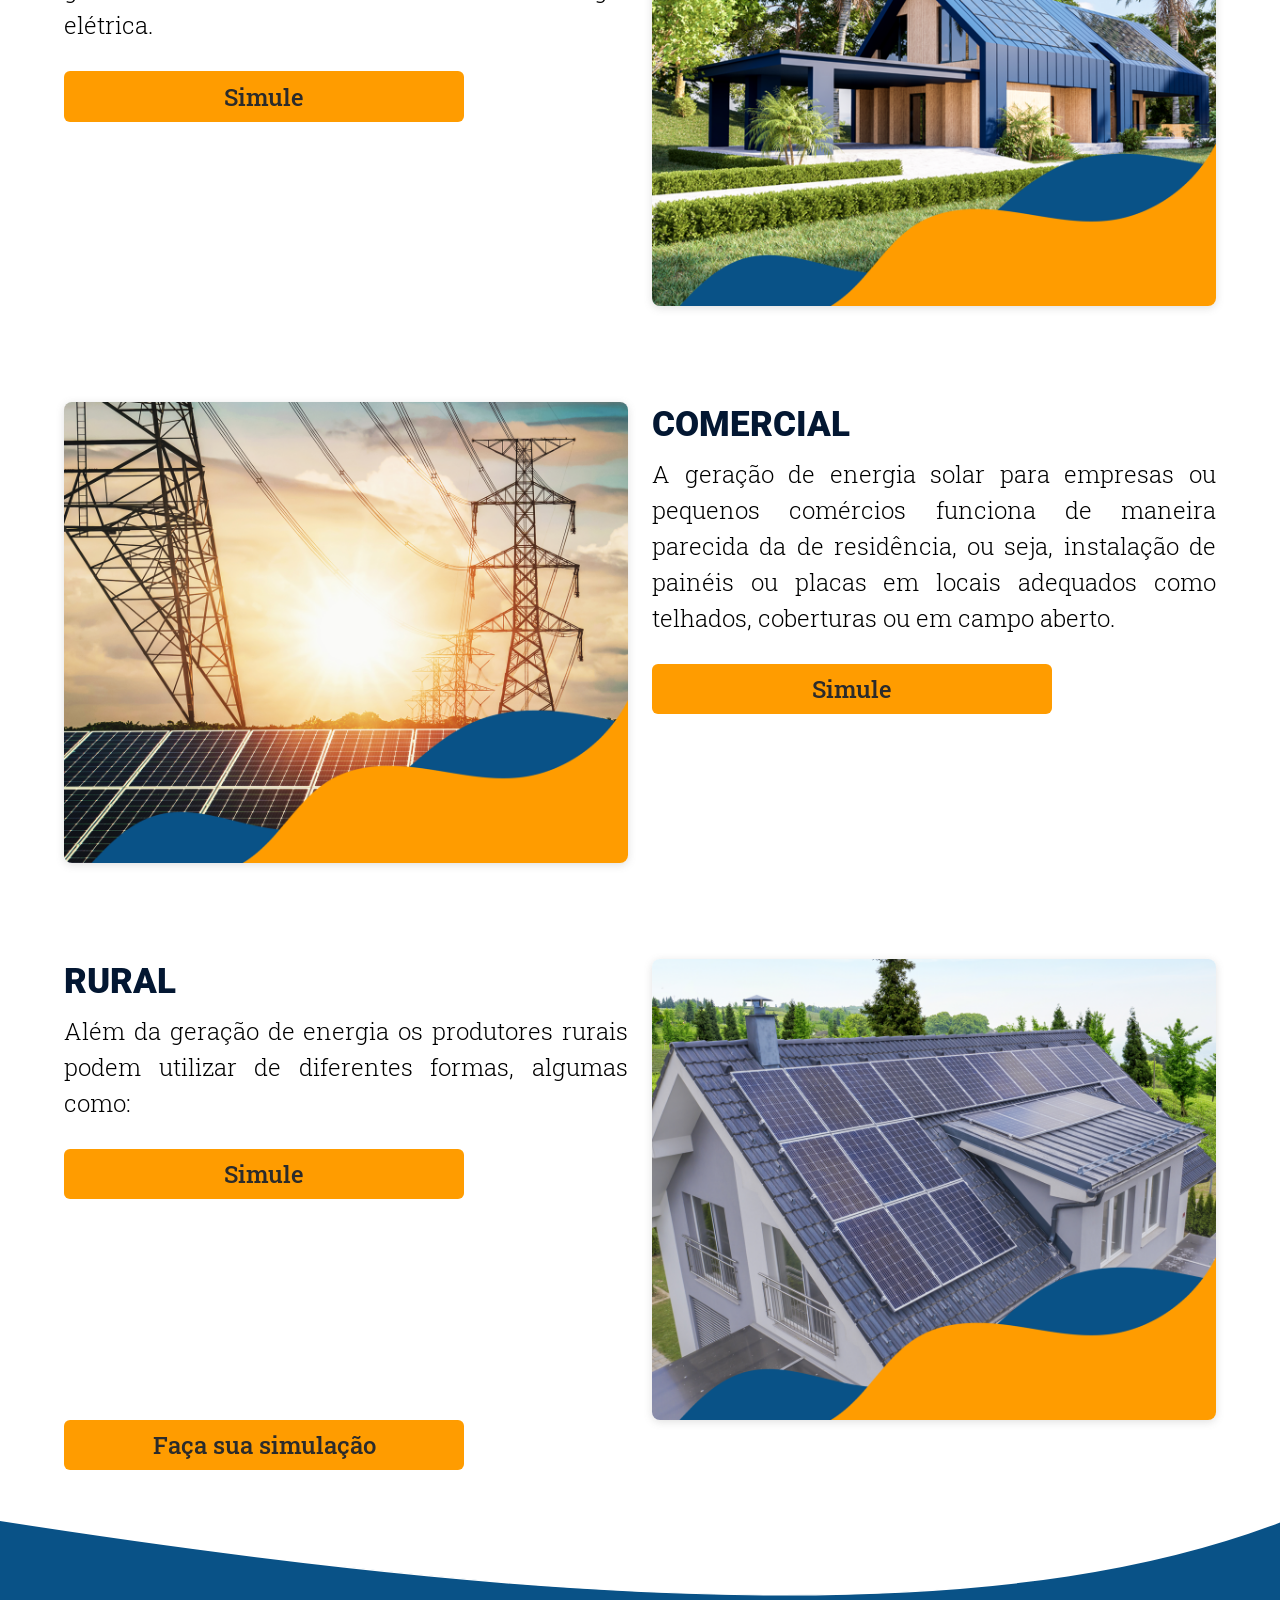
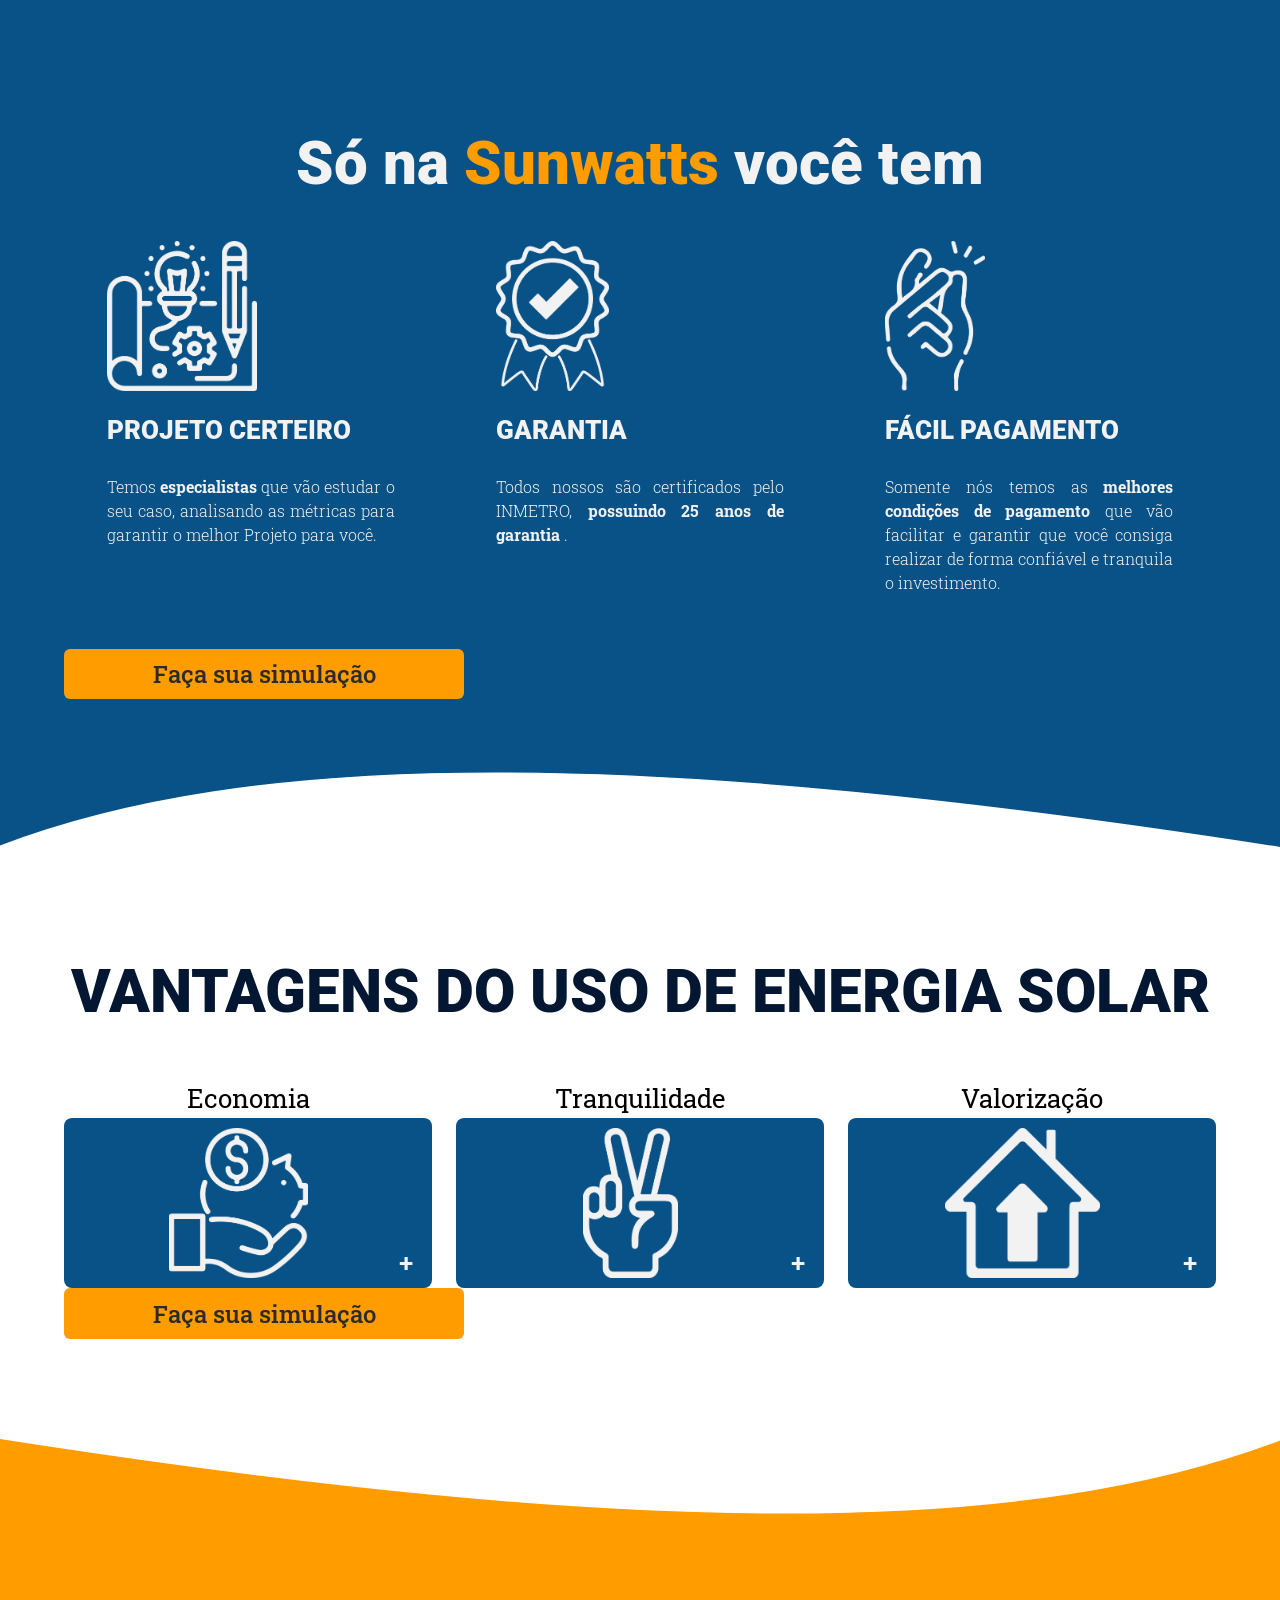
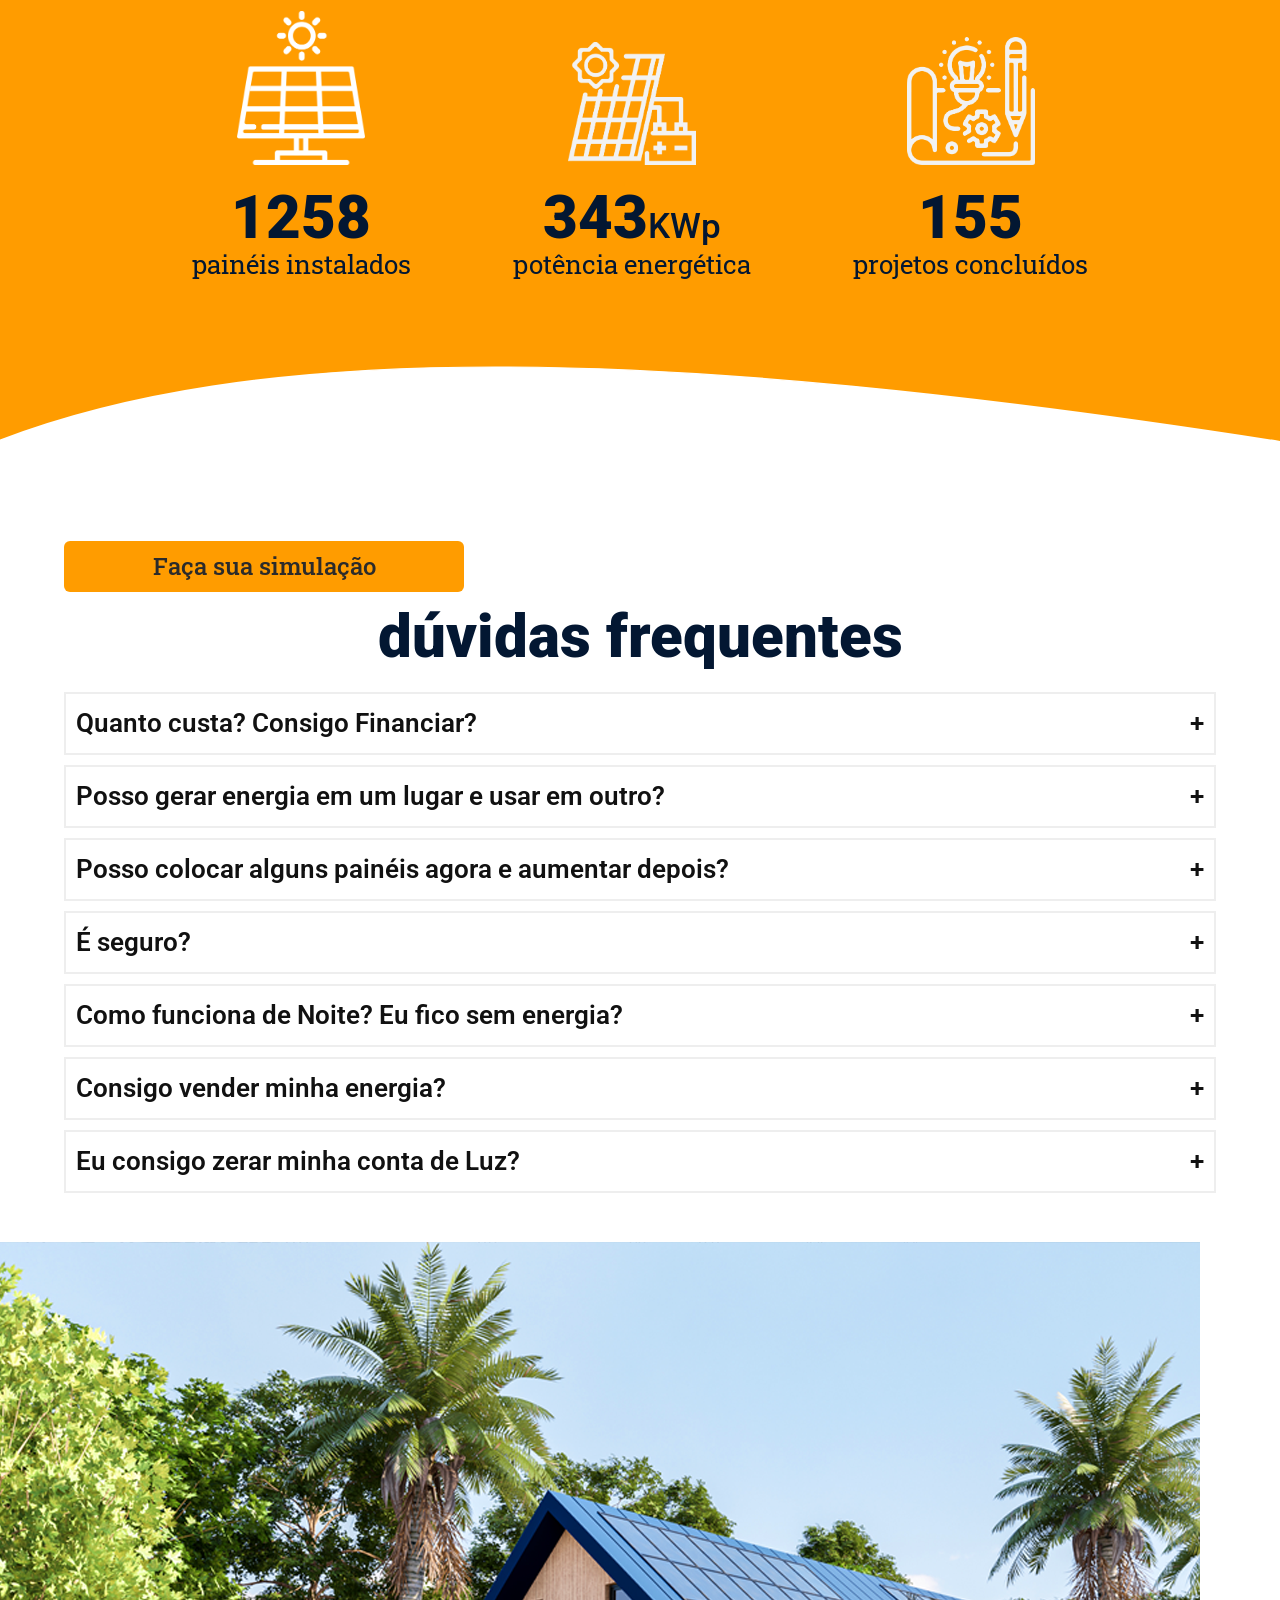
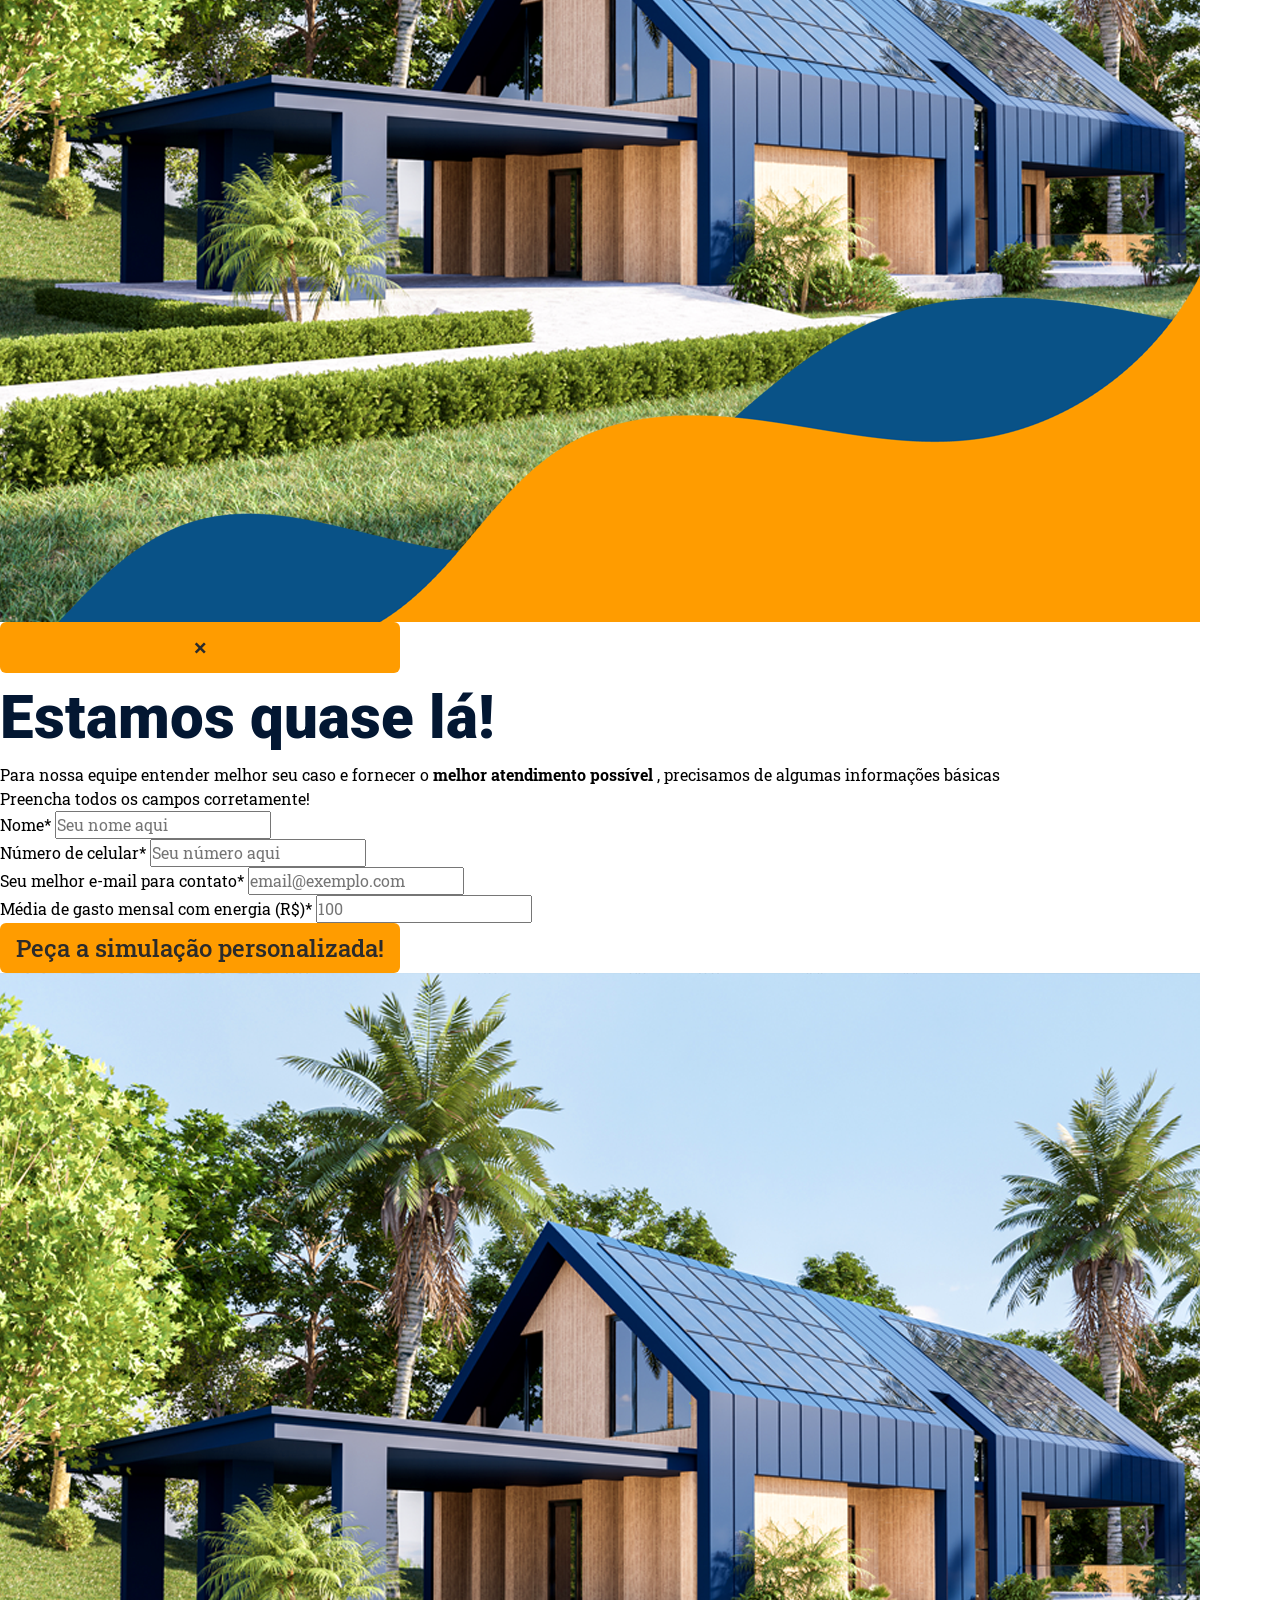
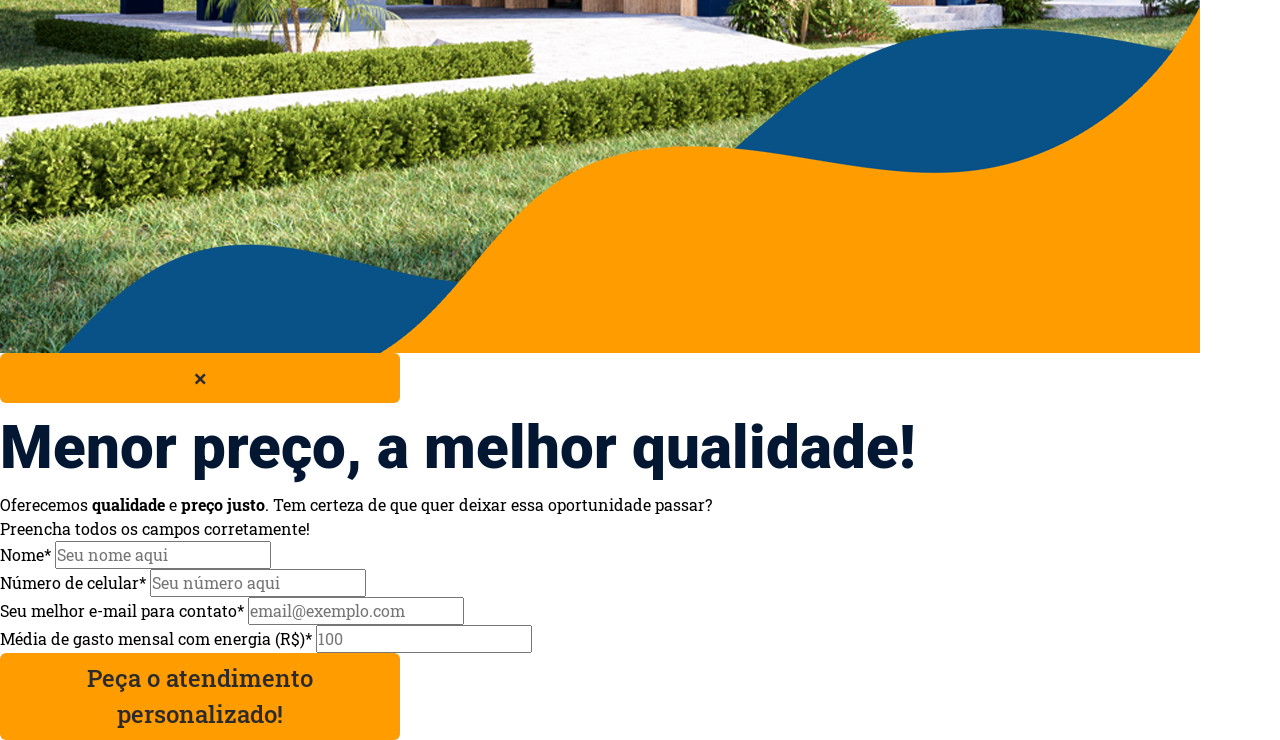
==== commit 759ffb8f: "forms; copy; simulator" ====
--- a/index.html
+++ b/index.html
@@ -1,14 +1,13 @@
 <!DOCTYPE html>
-<html lang="pt-br">
+<html lang="en">
   <head>
-    <meta charset="UTF-8" />
-    <meta http-equiv="X-UA-Compatible" content="IE=edge" />
-    <meta name="viewport" content="width=device-width, initial-scale=1.0" />
-    <!-- favicon -->
-    <link rel="shortcut icon" href="./favicon.ico" type="image/x-icon" />
+    <meta charset="utf-8" />
+    <meta name="viewport" content="width=device-width,initial-scale=1" />
+
+    <title>Sunwatts - Energia Solar</title>
 
     <!-- title -->
-    <meta property="og:title" content="Sunwatts –Energia Solar" />
+    <meta property="og:title" content="Sunwatts – Energia Solar" />
 
     <!-- description -->
     <meta
@@ -26,8 +25,10 @@
 
     <!-- misc -->
     <meta property="og:locale" content="pt_BR" />
-    <meta name="theme-color" content="#a52a2a" />
-
+    <meta name="theme-color" content="#ff9c00" />
+
+    <link rel="icon" type="image/png" href="/favicon.png" />
+    <link rel="stylesheet" href="/simulator.css" />
     <!-- GOOGLE FONTS -->
     <link rel="preconnect" href="https://fonts.googleapis.com" />
     <link rel="preconnect" href="https://fonts.gstatic.com" crossorigin />
@@ -35,17 +36,30 @@
       href="https://fonts.googleapis.com/css2?family=Roboto+Slab:wght@300;500&family=Roboto:wght@300;500;900&display=swap"
       rel="stylesheet"
     />
-
-    <link rel="stylesheet" href="./style.css" />
     <link
       rel="preload"
       href="./libs/accordions/accordion.min.css"
       as="style"
       onload="this.onload=null;this.rel='stylesheet'"
     />
-    <title>Sunwatts –Energia Solar</title>
+    <link
+      rel="preload"
+      href="./style.css"
+      as="style"
+      onload="this.onload=null;this.rel='stylesheet'"
+    />
+
+    <script defer src="./simulator.js"></script>
+    <script async src="./main.js"></script>
   </head>
+
   <body>
+    <div class="exit-form__trigger" id="exitFormTrigger"></div>
+    <div
+      class="exit-form__trigger-activator"
+      id="exitFormTriggerActivator"
+    ></div>
+
     <!-- #SECTION HERO -->
     <section class="section-hero">
       <video
@@ -72,38 +86,24 @@
       <img src="./public/images/hero-bar.png" alt="" />
     </section>
 
-    <div class="fancy-divider">
-      <svg
-        preserveAspectRatio="none"
-        viewBox="0 0 100 100"
-        height="100"
-        width="100%"
-        version="1.1"
-        xmlns="https://www.w3.org/2000/svg"
-        style="background: #fff"
-      >
-        <path
-          d="M0 0 C 50 100 80 100 100 0 Z"
-          style="fill: #ffffff; stroke: #ffffff"
-        ></path>
-      </svg>
-    </div>
-
     <!-- #SECTION SIMULATION -->
-    <section class="section-simulation"></section>
-
-    <div class="section-center">
+    <section id="simulator" class="section-simulation section-center">
+      <h2 class="title">Faça sua simulação</h2>
+      <div class="simulator"></div>
       <button class="btn btn--cta">Continue sua simulação personalizada</button>
-    </div>
+    </section>
 
     <!-- #SECTION PRODUTOS -->
     <section class="section-produtos">
       <div class="section-center">
-        <h2 class="title">CONHEÇA NOSSOS SERVIÇOS</h2>
+        <h2 class="title">Conheça nossos serviços</h2>
         <div class="produtos">
           <!-- start of produto item -->
           <div class="produto">
-            <img src="./public/images/residencial.png" alt="" />
+            <img
+              src="./public/images/residencial.png"
+              alt="Casa residêncial com paineis solares instalados"
+            />
             <div class="produto__text">
               <h2>RESIDENCIAL</h2>
               <p>
@@ -111,13 +111,18 @@
                 energia fotovoltaica, para garantir uma relativa autonomia em
                 sua energia elétrica.
               </p>
-              <button class="btn">Simule</button>
+              <button class="btn" onclick="window.location.href='#simulator';">
+                Simule
+              </button>
             </div>
           </div>
           <!-- end of produto item -->
           <!-- start of produto item -->
           <div class="produto">
-            <img src="./public/images/industrial.png" alt="" />
+            <img
+              src="./public/images/industrial.png"
+              alt="Torres de energia sendo alimentadas por paineis solares"
+            />
             <div class="produto__text">
               <h2>COMERCIAL</h2>
               <p>
@@ -126,25 +131,34 @@
                 instalação de painéis ou placas em locais adequados como
                 telhados, coberturas ou em campo aberto.
               </p>
-              <button class="btn">Simule</button>
+              <button class="btn" onclick="window.location.href='#simulator';">
+                Simule
+              </button>
             </div>
           </div>
           <!-- end of produto item -->
           <!-- start of produto item -->
           <div class="produto">
-            <img src="./public/images/rural.png" alt="" />
+            <img
+              src="./public/images/rural.png"
+              alt="Casa rural sendo suprida por paineis solares"
+            />
             <div class="produto__text">
               <h2>RURAL</h2>
               <p>
-                Além da geração de energiaos produtores rurais podem utilizar de
-                diferentes formas, algumas como:
+                Além da geração de energia os produtores rurais podem utilizar
+                de diferentes formas, algumas como:
               </p>
-              <button class="btn">Simule</button>
+              <button class="btn" onclick="window.location.href='#simulator';">
+                Simule
+              </button>
             </div>
           </div>
           <!-- end of produto item -->
         </div>
-        <button class="btn btn--cta">Faça sua simulação</button>
+        <button class="btn center" onclick="window.location.href='#simulator';">
+          Faça sua simulação
+        </button>
       </div>
     </section>
 
@@ -247,7 +261,9 @@
           <!-- end of diferencial item -->
         </div>
 
-        <button class="btn btn--cta">Faça sua simulação</button>
+        <button class="btn center" onclick="window.location.href='#simulator';">
+          Faça sua simulação
+        </button>
       </div>
     </section>
     <div class="fancy-divider">
@@ -332,7 +348,9 @@
           </div>
         </div>
 
-        <button class="btn btn--cta">Faça sua simulação</button>
+        <button class="btn center" onclick="window.location.href='#simulator';">
+          Faça sua simulação
+        </button>
       </div>
     </section>
 
@@ -358,22 +376,22 @@
         <div class="dados">
           <!-- start of dado item -->
           <div class="dado">
-            <img src="./public/images/paineisInstalados.png" alt="" />
-            <p class="number">1258</p>
+            <img src="./public/images/installed-panels.png" alt="" />
+            <p id="countup-1" class="number">1258</p>
             <p class="desc">painéis instalados</p>
           </div>
           <!-- end of dado item -->
           <!-- start of dado item -->
           <div class="dado">
-            <img src="./public/images/potenciaEnergetica.png" alt="" />
-            <p class="number">343<span>KWp</span></p>
+            <img src="./public/images/energetic-potential.png" alt="" />
+            <p id="countup-2" class="number">343<span>KWp</span></p>
             <p class="desc">potência energética</p>
           </div>
           <!-- end of dado item -->
           <!-- start of dado item -->
           <div class="dado">
             <img src="./public/images/done-projects.png" alt="" />
-            <p class="number">155</p>
+            <p id="countup-3" class="number">155</p>
             <p class="desc">projetos concluídos</p>
           </div>
           <!-- end of dado item -->
@@ -399,7 +417,9 @@
 
     <!-- SECTION-FAQ -->
     <section class="section-faq section-center">
-      <button class="btn btn--cta">Faça sua simulação</button>
+      <button class="btn center" onclick="window.location.href='#simulator';">
+        Faça sua simulação
+      </button>
 
       <h2>dúvidas frequentes</h2>
 
@@ -510,7 +530,210 @@
       </div>
     </section>
 
-    <script src="./libs/accordions/accordion.min.js" async defer></script>
+    <div class="modal modal--main-form is-hidden" id="modal">
+      <div class="modal__image-wrapper">
+        <img src="./public/images/residencial.png" alt="" />
+      </div>
+
+      <form
+        method="post"
+        action="enviar.php"
+        id="enviar"
+        name="enviar"
+        class="form"
+        autocomplete="off"
+        onsubmit="return validateForm(e)"
+      >
+        <div class="wrapper">
+          <button class="btn btn--full btn--close" type="button">
+            &times;
+          </button>
+
+          <h6>Estamos quase lá!</h6>
+          <p>
+            Para nossa equipe entender melhor seu caso e fornecer o<b>
+              melhor atendimento possível </b
+            >, precisamos de algumas informações básicas
+          </p>
+          <p id="alertForm" class="alert is-hidden">
+            Preencha todos os campos corretamente!
+          </p>
+          <!-- FORM__NAME -->
+          <div class="form__field-wrapper">
+            <label class="" for="name-form">Nome*</label>
+            <input
+              type="text"
+              name="name-form"
+              id="nameForm"
+              placeholder="Seu nome aqui"
+              autocomplete="off"
+              oninput="validateName(this)"
+              required
+            />
+          </div>
+
+          <!-- FORM__CELLPHONE -->
+          <div class="form__field-wrapper">
+            <label class="" for="cellphone-form">Número de celular*</label>
+            <input
+              type="tel"
+              name="cellphone-form"
+              id="cellphoneForm"
+              placeholder="Seu número aqui"
+              title="Seu número de celular com o código de área"
+              oninput="validateNumber(this)"
+              onkeypress="mascara(this)"
+              maxlength="15"
+              autocomplete="off"
+              required
+            />
+          </div>
+
+          <!-- FORM__EMAIL -->
+          <div class="form__field-wrapper">
+            <label for="email-form">Seu melhor e-mail para contato*</label>
+            <input
+              type="email"
+              name="email-form"
+              id="emailForm"
+              placeholder="email@exemplo.com"
+              oninput="validateEmail(this)"
+              required
+            />
+          </div>
+
+          <!-- FORM__GASTO -->
+          <div class="form__field-wrapper">
+            <label for="gasto-form"
+              >Média de gasto mensal com energia (R$)*</label
+            >
+            <input
+              type="number"
+              name="gasto-form"
+              id="gastoForm"
+              placeholder="100"
+              required
+            />
+          </div>
+
+          <button
+            class="btn btn--full btn--submit"
+            name="submit-btn"
+            formaction="enviar.php"
+            type="submit"
+            id="enviar"
+          >
+            Peça a simulação personalizada!
+          </button>
+        </div>
+      </form>
+    </div>
+
+    <!-- EXIT FORM -->
+    <div class="modal modal--exit-form is-hidden" id="modal">
+      <div class="modal__image-wrapper">
+        <img src="./public/images/residencial.png" alt="" />
+      </div>
+
+      <form
+        method="post"
+        id="exitForm"
+        name="envia"
+        class="form form--exit"
+        autocomplete="off"
+      >
+        <div class="wrapper">
+          <button
+            class="btn btn--full btn--close btn--close-exit"
+            type="button"
+          >
+            &times;
+          </button>
+
+          <h6>Menor preço, a melhor qualidade!</h6>
+          <p>
+            Oferecemos <b>qualidade</b> e <b>preço justo</b>. Tem certeza de que
+            quer deixar essa oportunidade passar?
+          </p>
+          <p id="alertForm" class="alert is-hidden">
+            Preencha todos os campos corretamente!
+          </p>
+          <!-- FORM__NAME -->
+          <div class="form__field-wrapper">
+            <label class="" for="name-form">Nome*</label>
+            <input
+              type="text"
+              name="name-form"
+              id="nameForm"
+              placeholder="Seu nome aqui"
+              autocomplete="off"
+              oninput="validateName(this)"
+              required
+            />
+          </div>
+
+          <!-- FORM__CELLPHONE -->
+          <div class="form__field-wrapper">
+            <label class="" for="cellphone-form">Número de celular*</label>
+            <input
+              type="tel"
+              name="cellphone-form"
+              id="cellphoneForm"
+              placeholder="Seu número aqui"
+              title="Seu número de celular com o código de área"
+              onkeypress="mascara(this)"
+              oninput="validateNumber(this)"
+              maxlength="15"
+              autocomplete="off"
+              required
+            />
+          </div>
+
+          <!-- FORM__EMAIL -->
+          <div class="form__field-wrapper">
+            <label for="email-form">Seu melhor e-mail para contato*</label>
+            <input
+              type="email"
+              name="email-form"
+              id="emailForm"
+              placeholder="email@exemplo.com"
+              oninput="validateEmail(this)"
+              required
+            />
+          </div>
+
+          <!-- FORM__GASTO -->
+          <div class="form__field-wrapper">
+            <label for="gasto-form"
+              >Média de gasto mensal com energia (R$)*</label
+            >
+            <input
+              type="number"
+              name="gasto-form"
+              id="gastoForm-exit"
+              placeholder="100"
+              required
+            />
+          </div>
+
+          <button
+            class="btn btn--full btn--submit"
+            name="submit-btn"
+            formaction="enviar.php"
+            type="submit"
+            id="enviar"
+          >
+            Peça o atendimento personalizado!
+          </button>
+        </div>
+      </form>
+    </div>
+
+    <script
+      src="./libs/accordions/accordion.min.js"
+      defer
+      type="text/javascript"
+    ></script>
 
     <script type="module">
       import "./libs/accordions/accordion.min.js"
--- a/style.css
+++ b/style.css
@@ -138,6 +138,21 @@
   padding: 1rem;
 }
 
+.subtitle {
+  text-align: center;
+  font-size: var(--fs-md);
+}
+
+@keyframes fadeInUp {
+  0% {
+    opacity: 0;
+    -moz-transform: translateY(200px);
+  }
+  100% {
+    opacity: 1;
+    -moz-transform: translateY(0);
+  }
+}
 .btn {
   display: flex;
   gap: 0.5em;
@@ -161,9 +176,35 @@
   /* box-shadow: rgba(50, 50, 93, 0.25) 0px 0.375em 0.75em -0.125em,
     rgba(0, 0, 0, 0.3) 0px 0.1875em 0.4375em -0.1875em; */
   transition: opacity 250ms ease-in;
-  animation: pulse-main 2s infinite;
-}
-
+  animation: pulse-yellow 2s infinite;
+}
+
+@keyframes pulse-yellow {
+  0% {
+    box-shadow: 0 0 0 0 rgba(255, 156, 0, 0.7);
+    transform: scale(0.99);
+  }
+  70% {
+    box-shadow: 0 0 0 0.625em rgba(255, 156, 0, 0);
+    transform: scale(1);
+  }
+  100% {
+    box-shadow: 0 0 0 0.625em rgba(255, 156, 0, 0);
+    transform: scale(0.99);
+  }
+}
+@keyframes pulse-blue {
+  0% {
+    box-shadow: 0 0 0 0 rgba(9, 82, 135, 0.7);
+  }
+  70% {
+    box-shadow: 0 0 0 0.4rem rgba(9, 82, 135, 0);
+    transform: scale(1);
+  }
+  100% {
+    box-shadow: 0 0 0 0.4rem rgba(9, 82, 135, 0);
+  }
+}
 .btn:hover {
   opacity: 0.8;
 }
@@ -194,10 +235,12 @@
 }
 .produtos .produto {
   display: grid;
-  grid-auto-rows: 1fr 1fr;
+  grid-auto-rows: 1fr max-content;
   gap: 1.5rem;
 }
 .produtos .produto img {
+  height: 100%;
+  object-fit: cover;
   border-radius: 0.5rem;
   box-shadow: rgba(99, 99, 99, 0.2) 0px 0.125rem 0.5rem 0px;
 }
@@ -213,12 +256,11 @@
 .diferenciais {
   display: grid;
   grid-template-rows: repeat(3, 1fr);
-  gap: 1.5rem;
   text-align: justify;
 }
 .diferenciais .diferencial {
   display: grid;
-  grid-auto-rows: 10.625rem 5rem 10rem 1fr;
+  grid-auto-rows: 10.625rem 4rem 10rem;
   padding: 2rem 1rem 2rem 1rem;
   margin: 0 auto;
   transition: box-shadow 0.3s linear;
@@ -282,6 +324,7 @@
   background: var(--clr-blue-100);
   border-radius: 0.5rem;
   margin: 0 auto;
+  animation: pulse-blue 3s infinite;
 }
 
 .ac-panel--card {
@@ -298,8 +341,10 @@
   margin: 0 auto;
 }
 
-.ac-trigger--card::after {
-  content: none !important;
+.ac-trigger--card.ac-trigger--card.ac-trigger--card::after {
+  top: 85%;
+  right: 5%;
+  color: var(--clr-white);
 }
 
 .arrow-up {
@@ -359,10 +404,6 @@
     grid-auto-flow: column;
     grid-auto-columns: 1fr 1fr;
     grid-auto-rows: 1fr;
-  }
-  .produtos img {
-    height: 100%;
-    object-fit: cover;
   }
   .produtos div:nth-child(odd) {
     text-align: right;
@@ -515,15 +556,5 @@
     width: 100%;
   }
 }
-@keyframes fadeInUp {
-  0% {
-    opacity: 0;
-    -moz-transform: translateY(200px);
-  }
-  100% {
-    opacity: 1;
-    -moz-transform: translateY(0);
-  }
-}
 
 /*# sourceMappingURL=style.css.map */
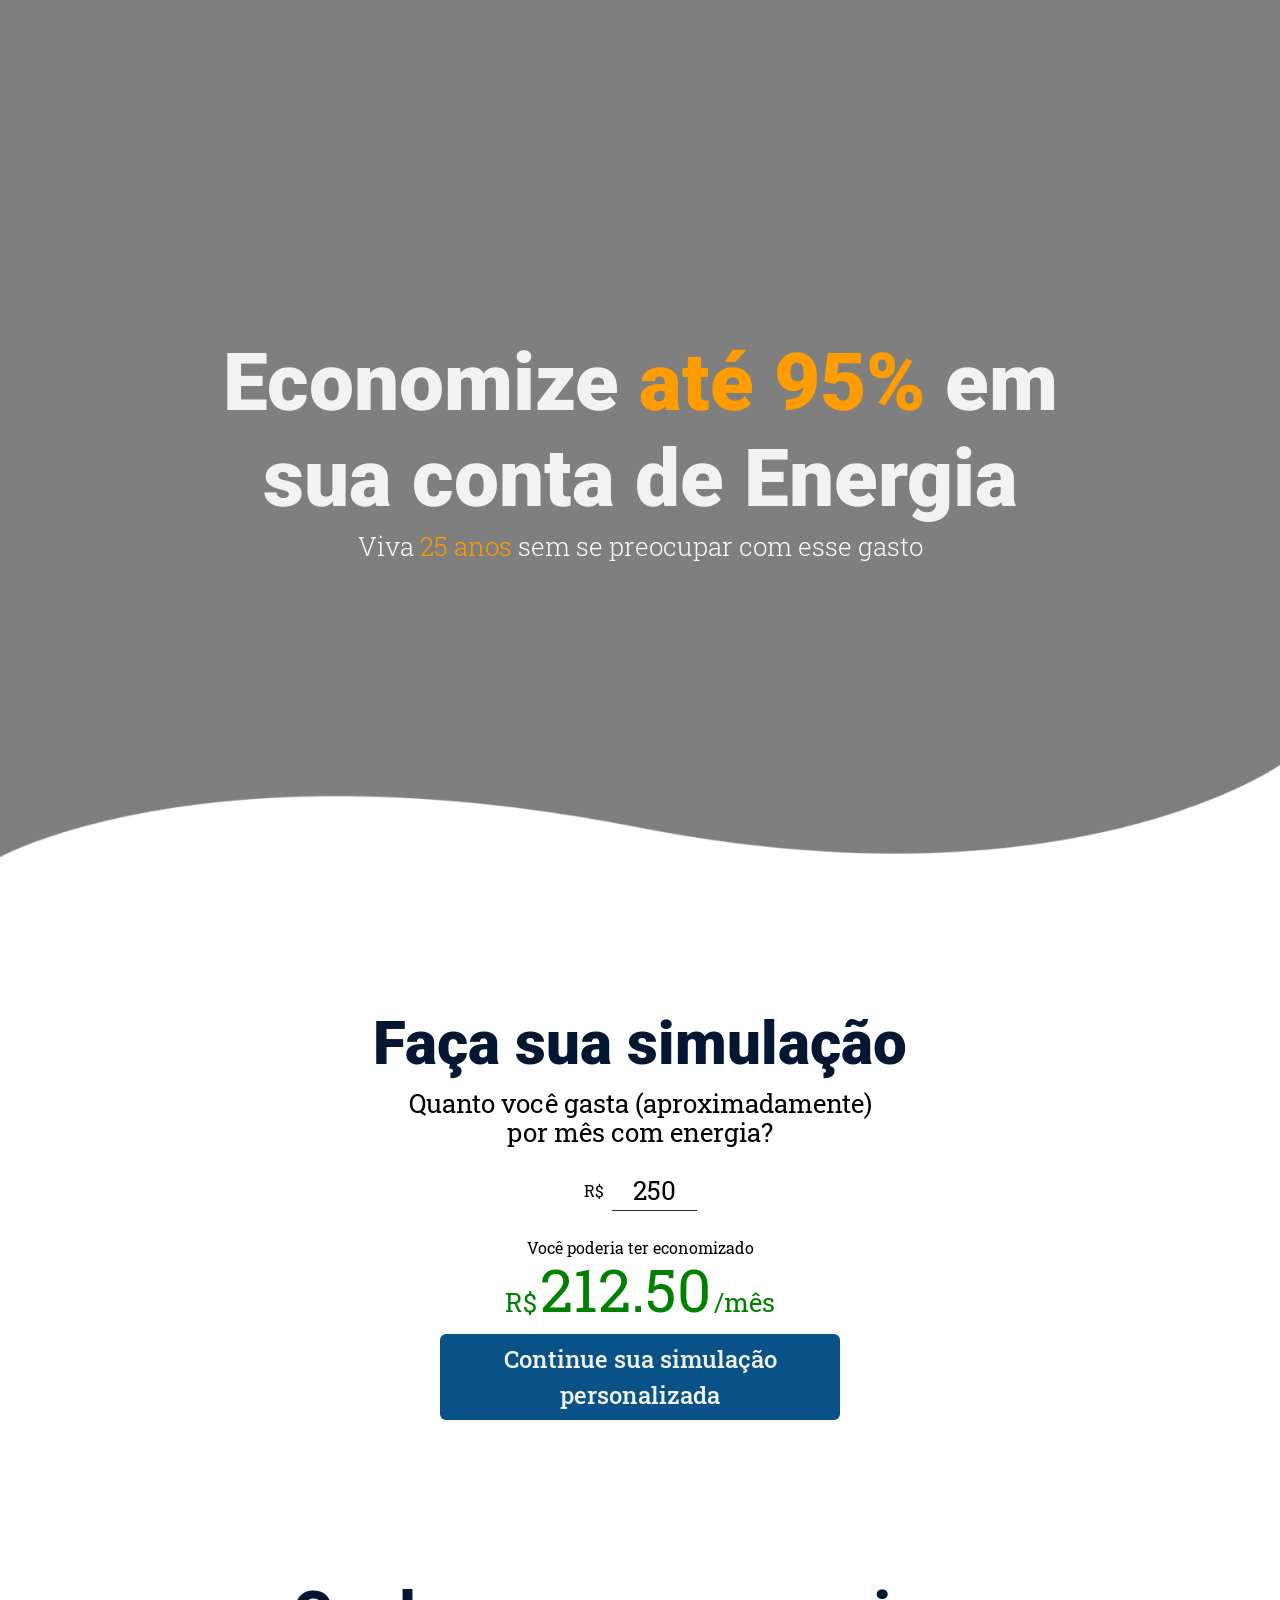
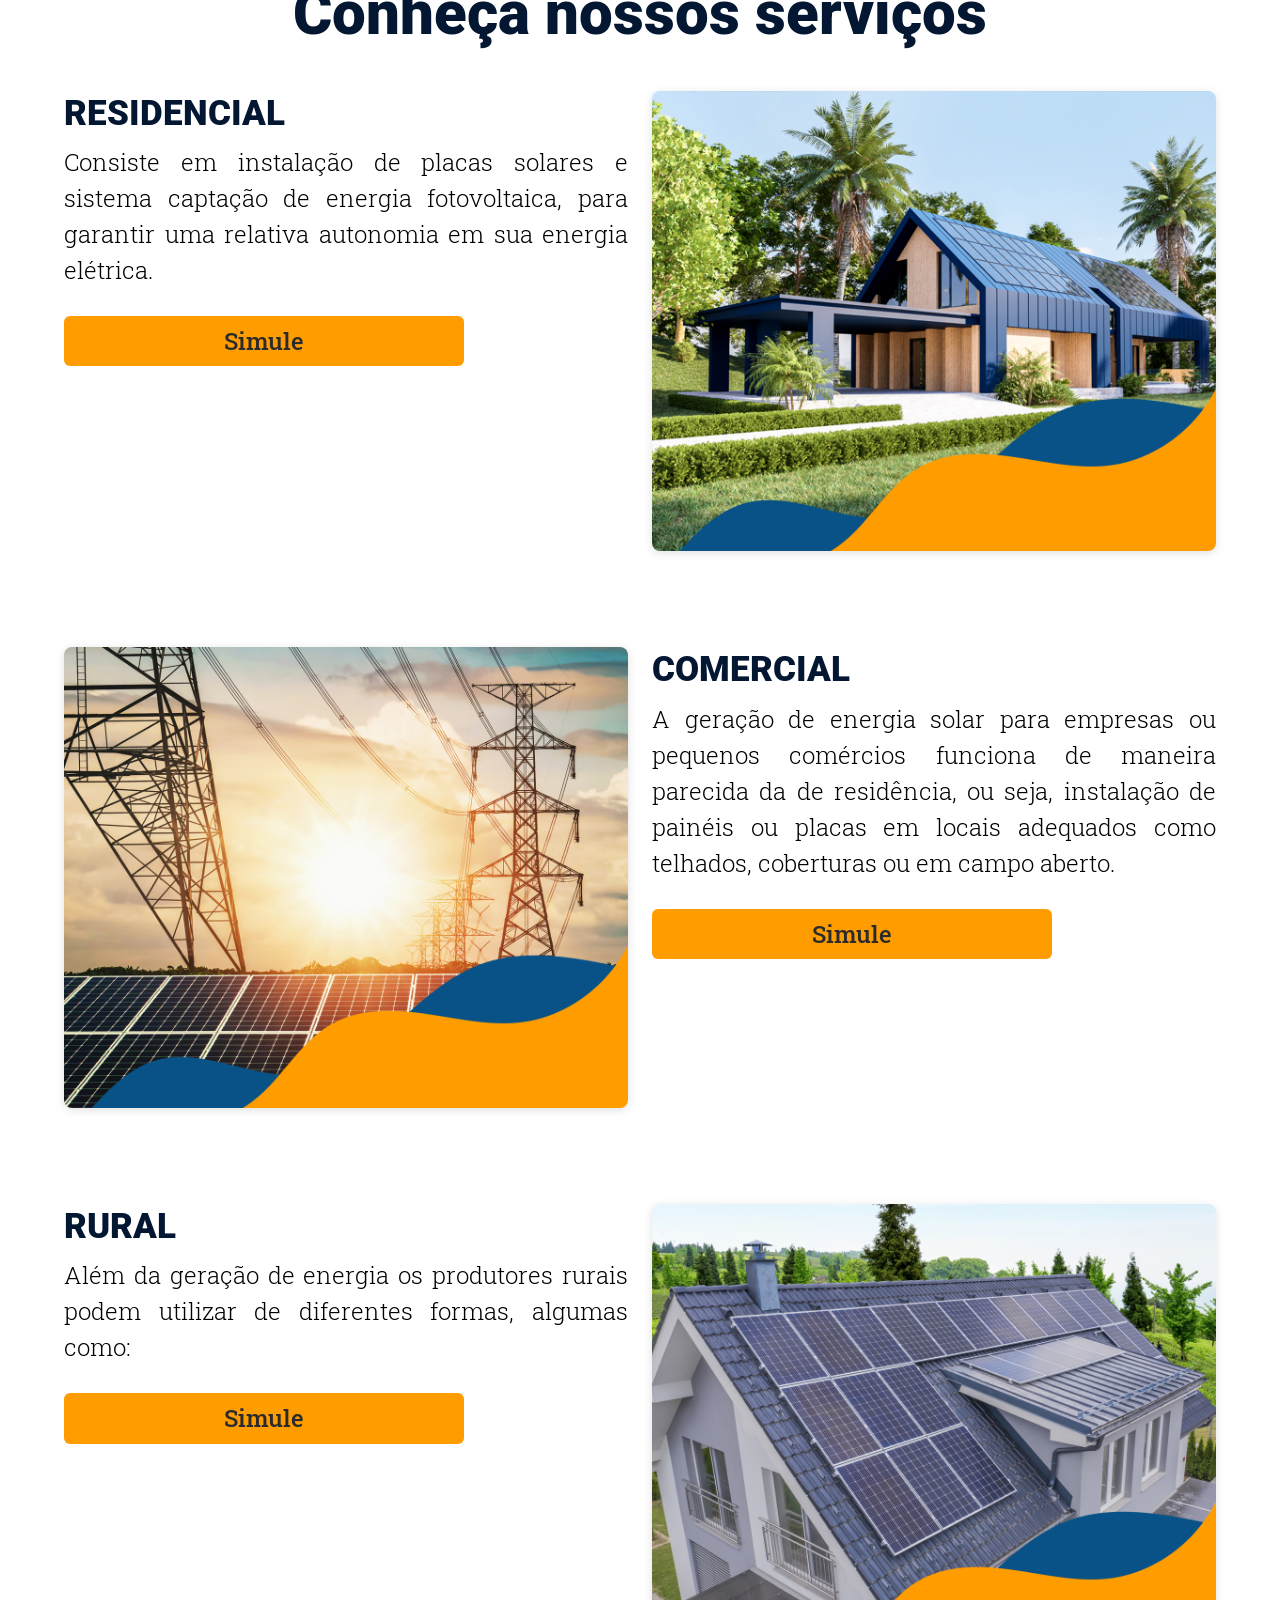
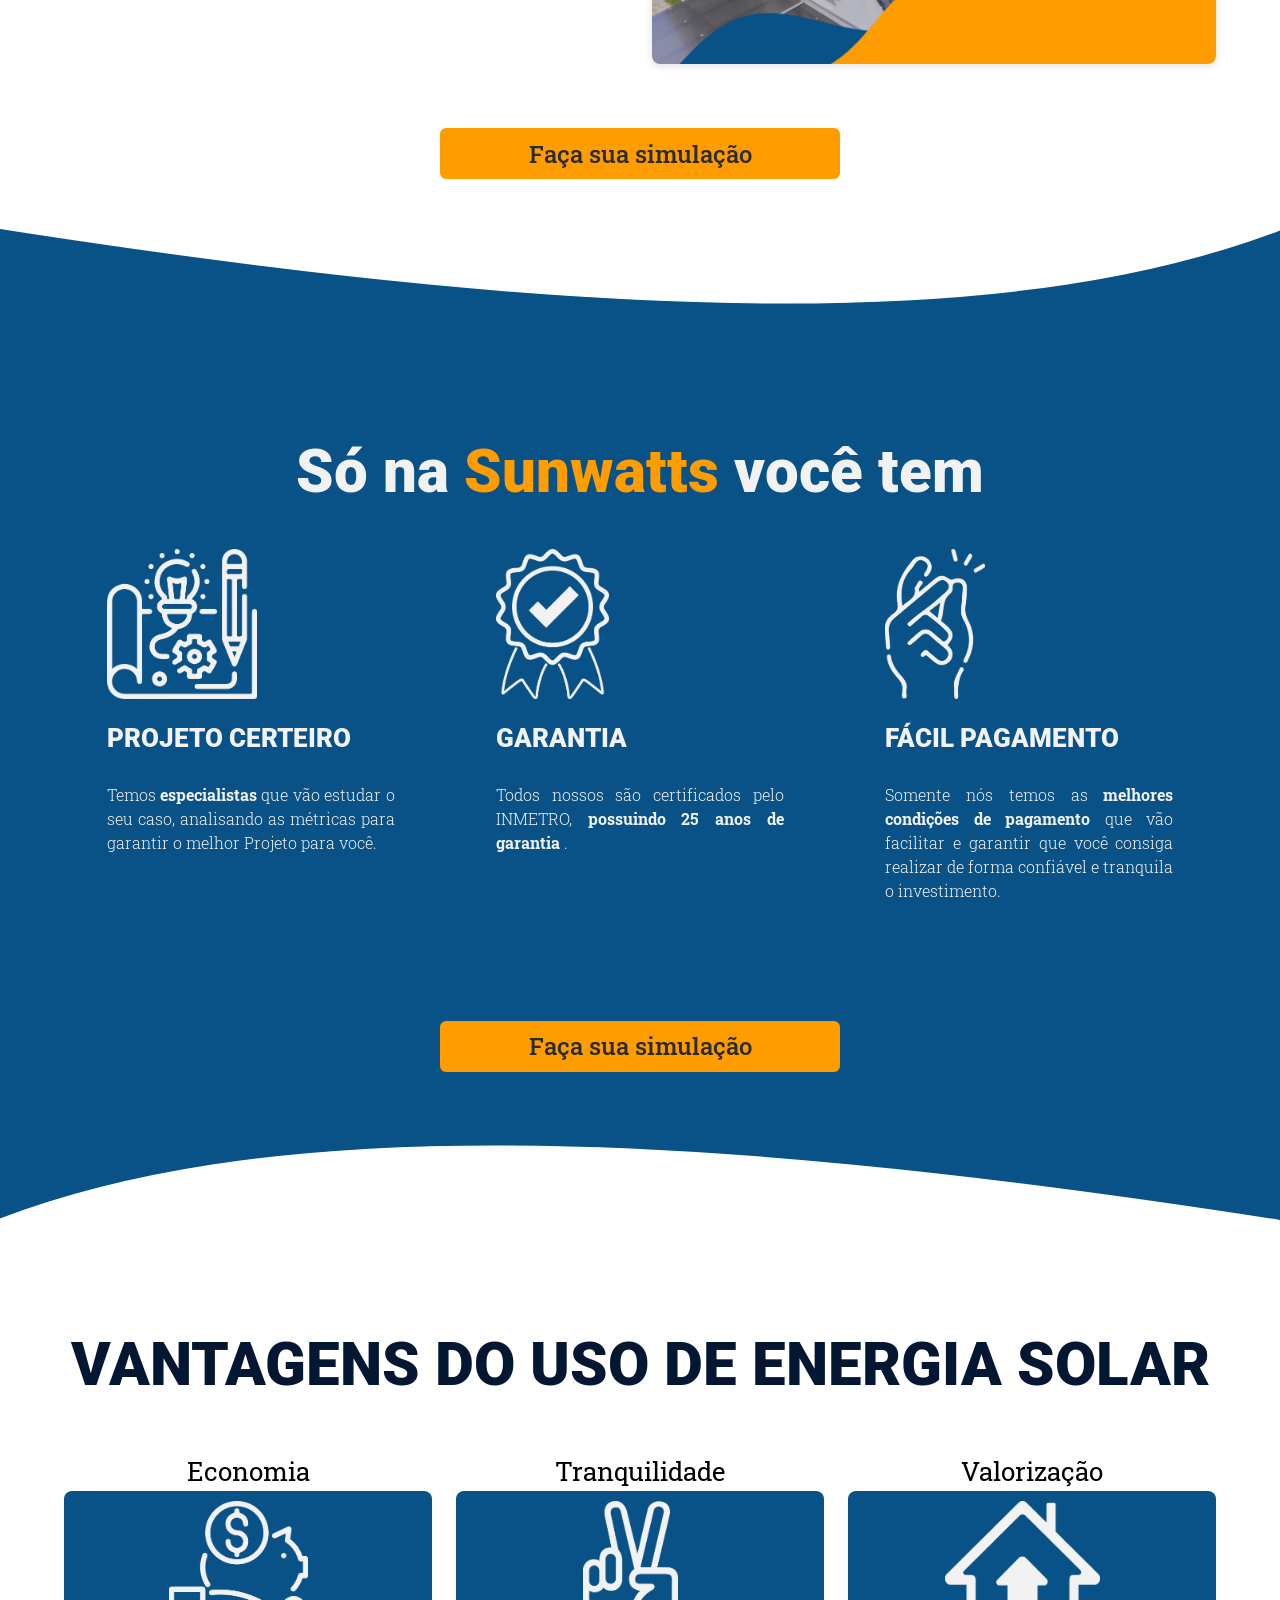
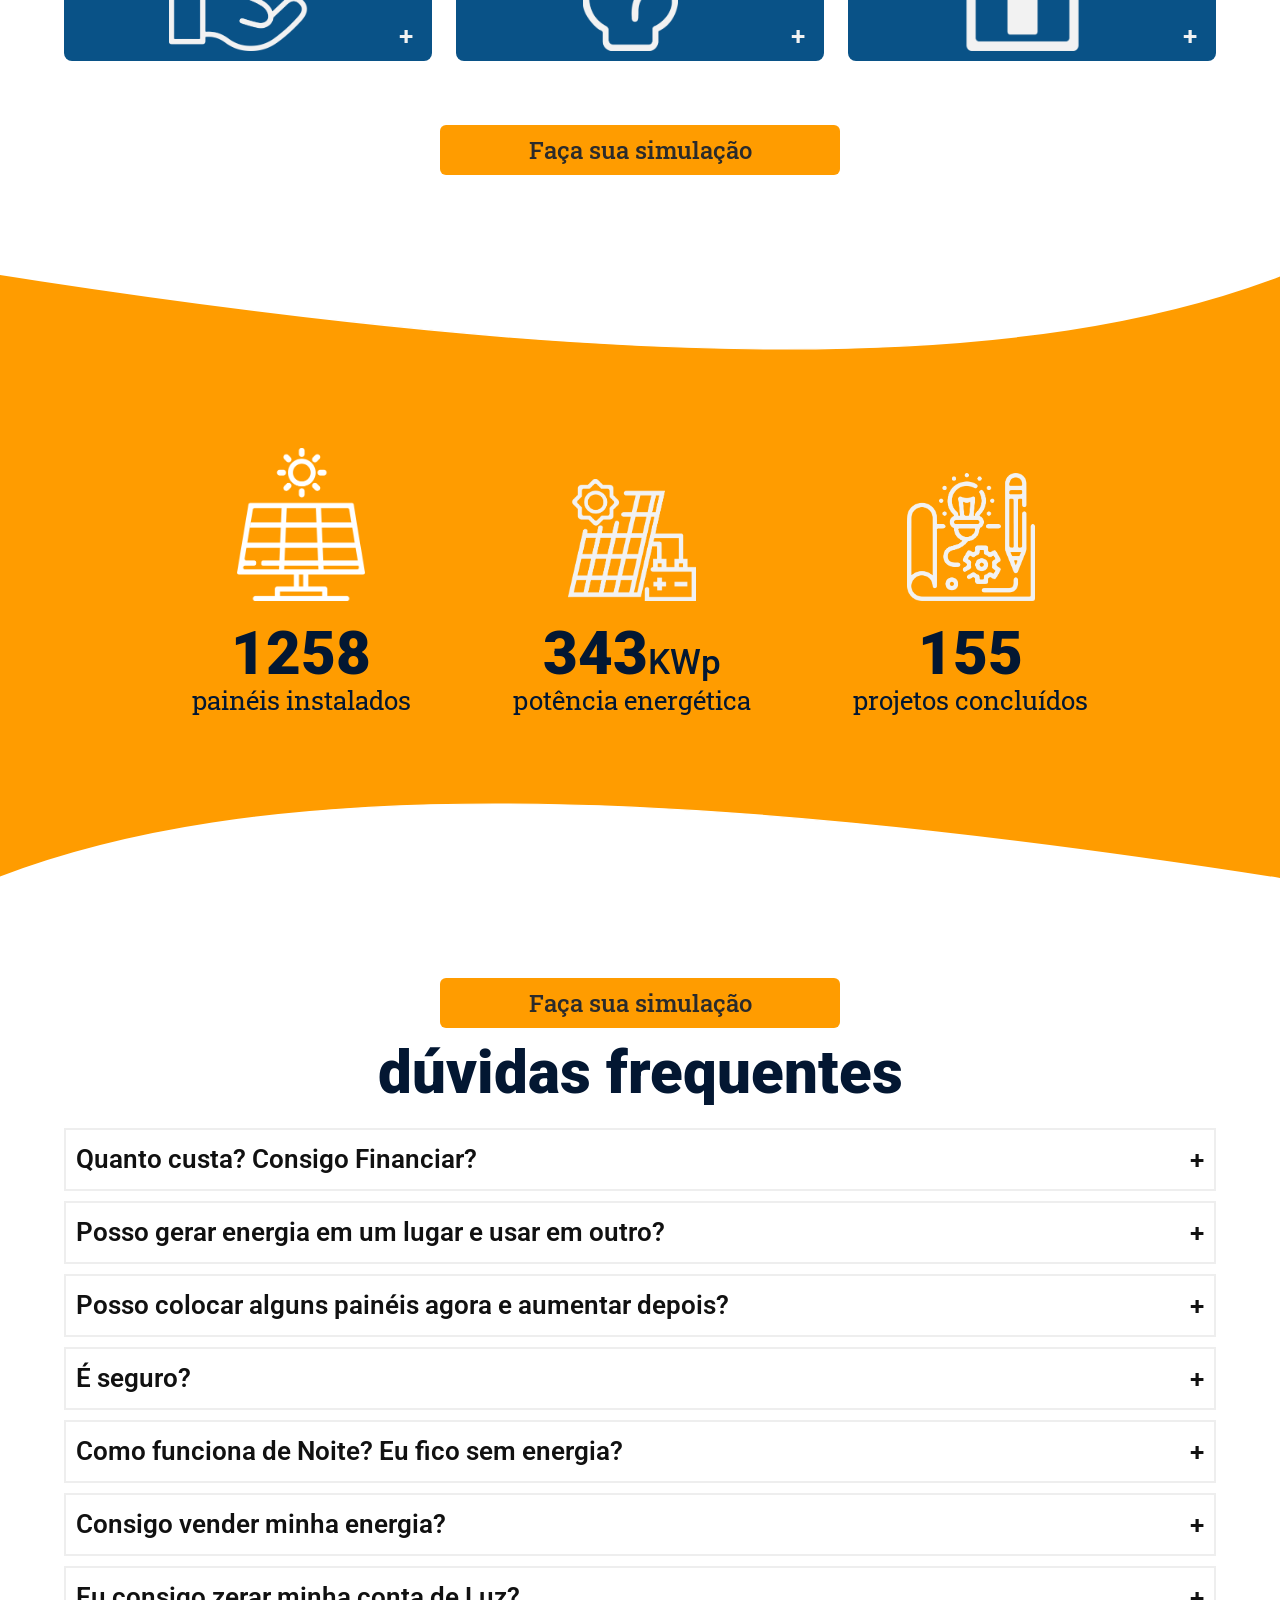
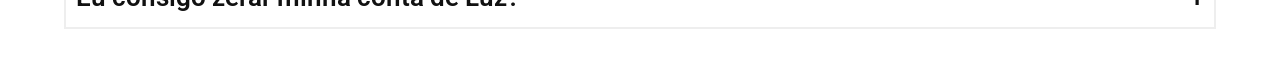
==== commit 890a38e5: "added script tags" ====
--- a/index.html
+++ b/index.html
@@ -22,6 +22,33 @@
       name="twitter:description"
       content="Empresa de venda de painéis solares residenciais, comerciais e rural."
     />
+    <!--Global site tag (gtag.js) -Google Analytics -->
+    <script
+      async
+      src="https://www.googletagmanager.com/gtag/js?id=UA-202094619-1"
+    ></script>
+    <script>
+      window.dataLayer = window.dataLayer || []
+      function gtag() {
+        dataLayer.push(arguments)
+      }
+      gtag("js", new Date())
+      gtag("config", "UA-202094619-1")
+    </script>
+
+    <!--Global site tag (gtag.js) -Google Ads: 336630608 -->
+    <script
+      async
+      src="https://www.googletagmanager.com/gtag/js?id=AW-336630608"
+    ></script>
+    <script>
+      window.dataLayer = window.dataLayer || []
+      function gtag() {
+        dataLayer.push(arguments)
+      }
+      gtag("js", new Date())
+      gtag("config", "AW-336630608")
+    </script>
 
     <!-- misc -->
     <meta property="og:locale" content="pt_BR" />
--- a/simulator.css
+++ b/simulator.css
@@ -0,0 +1 @@
+input.svelte-1sl3wfq.svelte-1sl3wfq::-webkit-outer-spin-button,input.svelte-1sl3wfq.svelte-1sl3wfq::-webkit-inner-spin-button{-webkit-appearance:none;margin:0}input[type="number"].svelte-1sl3wfq.svelte-1sl3wfq{-moz-appearance:textfield}label.svelte-1sl3wfq.svelte-1sl3wfq{display:block;font-size:var(--fs-md);line-height:1.1}input.svelte-1sl3wfq.svelte-1sl3wfq{display:inline-block;font-size:var(--fs-md);text-align:center;border:0;border-bottom:0.0625rem solid var(--clr-black-200)}.wrapper.svelte-1sl3wfq.svelte-1sl3wfq{max-width:30rem;margin:0 auto;text-align:center}.quantia-wrapper.svelte-1sl3wfq.svelte-1sl3wfq{display:flex;justify-content:center;align-items:center;gap:0.5rem;margin:2.75vh auto}.economia-text.svelte-1sl3wfq.svelte-1sl3wfq{margin-bottom:-1rem}.economia.svelte-1sl3wfq.svelte-1sl3wfq{font-size:var(--fs-xlg);color:green}.economia.svelte-1sl3wfq span.svelte-1sl3wfq{font-size:var(--fs-md)}.economia.svelte-1sl3wfq span.svelte-1sl3wfq:nth-child(1){margin-right:0.15rem}.economia.svelte-1sl3wfq .mes.svelte-1sl3wfq{margin-left:-0.75rem}
--- a/style.css
+++ b/style.css
@@ -61,8 +61,8 @@
 }
 
 /* Remove list styles on ul, ol elements with a list role, which suggests default styling will be removed */
-ul[role=list],
-ol[role=list] {
+ul[role="list"],
+ol[role="list"] {
   list-style: none;
 }
 
@@ -80,6 +80,7 @@
 
 /* A elements that don't have a class get default styles */
 a:not([class]) {
+  -webkit-text-decoration-skip: ink;
   text-decoration-skip-ink: auto;
 }
 
@@ -109,10 +110,12 @@
   }
 
   *,
-*::before,
-*::after {
+  *::before,
+  *::after {
     transition-duration: 0.01ms !important;
+    -webkit-animation-duration: 0.01ms !important;
     animation-duration: 0.01ms !important;
+    -webkit-animation-iteration-count: 1 !important;
     animation-iteration-count: 1 !important;
     scroll-behavior: auto !important;
   }
@@ -141,6 +144,17 @@
 .subtitle {
   text-align: center;
   font-size: var(--fs-md);
+}
+
+@-webkit-keyframes fadeInUp {
+  0% {
+    opacity: 0;
+    -moz-transform: translateY(200px);
+  }
+  100% {
+    opacity: 1;
+    -moz-transform: translateY(0);
+  }
 }
 
 @keyframes fadeInUp {
@@ -161,7 +175,8 @@
   width: 100%;
   max-width: 25rem;
   padding: 0.325em 0.6em;
-  padding: clamp(0.15625rem, 0.0953rem + 0.3049vw, 0.3125rem) clamp(0.3rem, 0.1829rem + 0.5854vw, 0.6rem);
+  padding: clamp(0.15625rem, 0.0953rem + 0.3049vw, 0.3125rem)
+    clamp(0.3rem, 0.1829rem + 0.5854vw, 0.6rem);
   padding: 0.05em 0.1em;
   font-family: var(--ff-title);
   font-size: 1.25rem;
@@ -176,7 +191,23 @@
   /* box-shadow: rgba(50, 50, 93, 0.25) 0px 0.375em 0.75em -0.125em,
     rgba(0, 0, 0, 0.3) 0px 0.1875em 0.4375em -0.1875em; */
   transition: opacity 250ms ease-in;
+  -webkit-animation: pulse-yellow 2s infinite;
   animation: pulse-yellow 2s infinite;
+}
+
+@-webkit-keyframes pulse-yellow {
+  0% {
+    box-shadow: 0 0 0 0 rgba(255, 156, 0, 0.7);
+    transform: scale(0.99);
+  }
+  70% {
+    box-shadow: 0 0 0 0.625em rgba(255, 156, 0, 0);
+    transform: scale(1);
+  }
+  100% {
+    box-shadow: 0 0 0 0.625em rgba(255, 156, 0, 0);
+    transform: scale(0.99);
+  }
 }
 
 @keyframes pulse-yellow {
@@ -191,6 +222,18 @@
   100% {
     box-shadow: 0 0 0 0.625em rgba(255, 156, 0, 0);
     transform: scale(0.99);
+  }
+}
+@-webkit-keyframes pulse-blue {
+  0% {
+    box-shadow: 0 0 0 0 rgba(9, 82, 135, 0.7);
+  }
+  70% {
+    box-shadow: 0 0 0 0.4rem rgba(9, 82, 135, 0);
+    transform: scale(1);
+  }
+  100% {
+    box-shadow: 0 0 0 0.4rem rgba(9, 82, 135, 0);
   }
 }
 @keyframes pulse-blue {
@@ -235,11 +278,13 @@
 }
 .produtos .produto {
   display: grid;
+  grid-auto-rows: 1fr -webkit-max-content;
   grid-auto-rows: 1fr max-content;
   gap: 1.5rem;
 }
 .produtos .produto img {
   height: 100%;
+  -o-object-fit: cover;
   object-fit: cover;
   border-radius: 0.5rem;
   box-shadow: rgba(99, 99, 99, 0.2) 0px 0.125rem 0.5rem 0px;
@@ -324,6 +369,7 @@
   background: var(--clr-blue-100);
   border-radius: 0.5rem;
   margin: 0 auto;
+  -webkit-animation: pulse-blue 3s infinite;
   animation: pulse-blue 3s infinite;
 }
 
@@ -508,10 +554,15 @@
   z-index: 10;
 }
 
+.section-simulation .btn {
+  background: var(--clr-blue-100);
+  color: var(--clr-white);
+}
+
 .section-produtos .title {
   margin-bottom: 2rem;
 }
-.section-produtos .btn--cta {
+.section-produtos .center {
   margin-top: 4rem;
 }
 
@@ -521,7 +572,7 @@
 .section-diferenciais h2 {
   color: var(--clr-white);
 }
-.section-diferenciais .btn--cta {
+.section-diferenciais .center {
   margin-top: 4rem;
 }
 
@@ -538,7 +589,7 @@
   text-align: center;
   margin-bottom: 2rem;
 }
-.section-cards.section-cards .btn--cta {
+.section-cards.section-cards .center {
   margin-top: 4rem;
 }
 
@@ -551,10 +602,224 @@
   display: flex;
 }
 
+.exit-form__trigger {
+  position: fixed;
+  top: 0;
+  left: 0;
+  z-index: 2000;
+  width: 100%;
+  height: 2vh;
+  background: transparent;
+}
+
+.exit-form__trigger-activator {
+  position: fixed;
+  top: 2vh;
+  left: 0;
+  z-index: 2000;
+  width: 100%;
+  height: 3vh;
+}
+
+.modal {
+  /* background */
+  position: fixed;
+  /* Stay in place */
+  top: 0;
+  left: 0;
+  z-index: 1000;
+  /* Sit on top */
+  display: flex;
+  align-items: center;
+  justify-content: center;
+  width: 100%;
+  height: 100%;
+  background-color: black;
+  /* Fallback color */
+  background-color: rgba(0, 0, 0, 0.9);
+  /* Black w/ opacity */
+}
+
+.modal__image-wrapper {
+  display: none;
+  width: 50%;
+  height: 90%;
+}
+
+.modal__image-wrapper img {
+  -o-object-fit: cover;
+  object-fit: cover;
+  height: 100%;
+  border-top-left-radius: 0.5em;
+  border-bottom-left-radius: 0.5em;
+}
+
+.form {
+  position: relative;
+  z-index: 1000;
+  display: flex;
+  align-items: center;
+  height: 90%;
+}
+.form .wrapper {
+  position: relative;
+  width: 90%;
+  max-width: 31.25rem;
+  height: 100%;
+  padding: 2.25rem;
+  margin: 0 auto;
+  overflow-y: auto;
+  background-color: var(--clr-white);
+  border-radius: 0.5em;
+  box-shadow: rgba(0, 0, 0, 0.35) 0px 0.3125em 0.9375em;
+}
+
+.btn--close {
+  position: absolute;
+  top: 0.5em;
+  right: 0.5em;
+  max-width: 2rem;
+  padding: 0;
+  font-size: var(--ff-xs);
+  color: var(--clr-black);
+  box-shadow: rgba(0, 0, 0, 0.1) 0px 0.25em 0.375em -0.0625em,
+    rgba(0, 0, 0, 0.06) 0px 0.125rem 0.25em -0.0625em;
+  -webkit-animation: none;
+  animation: none;
+}
+
+.form h6 {
+  margin-bottom: 0.5em;
+  font-size: var(--fs-lg);
+  text-align: left;
+}
+
+.form p {
+  margin-bottom: 1.5em;
+}
+
+/* Style the input fields */
+.form input {
+  width: 100%;
+  padding: 0.625rem;
+  font-family: var(--ff-roboto);
+  font-size: 1.0625rem;
+  border: 0.0625rem solid #323232;
+  border-radius: 0.25rem;
+}
+
+.form__field-wrapper {
+  margin-top: 1em;
+}
+
+.form select {
+  width: 100%;
+  padding: 0 1em 0 0;
+  margin: 0;
+  font-family: inherit;
+  font-size: inherit;
+  line-height: inherit;
+  cursor: inherit;
+  /* Additional resets for further consistency */
+  background-color: transparent;
+  border: none;
+  outline: none;
+  /* A reset of styles, including removing the default dropdown arrow */
+  -webkit-appearance: none;
+  -moz-appearance: none;
+  appearance: none;
+}
+
+.form__select-wrapper {
+  display: grid;
+  grid-template-areas: "select";
+  align-items: center;
+  width: 100%;
+  padding: 0.625em;
+  font-size: 1.25rem;
+  line-height: 1.1;
+  cursor: pointer;
+  background-color: #fff;
+  background-image: linear-gradient(to top, #f9f9f9, #fff 33%);
+  border: 0.0625em solid var(--select-border);
+  border-radius: 0.25em;
+}
+
+.form__select-wrapper:focus-within {
+  border: 0.0625em solid var(--select-focus);
+}
+
+.form__select-wrapper::after {
+  justify-self: end;
+  width: 0.8em;
+  height: 0.5em;
+  -webkit-clip-path: polygon(100% 0%, 0 0%, 50% 100%);
+  clip-path: polygon(100% 0%, 0 0%, 50% 100%);
+  content: "";
+  background-color: var(--select-arrow);
+}
+
+select,
+.form__select-wrapper::after {
+  grid-area: select;
+}
+
+.form .btn--submit {
+  max-width: 100%;
+  margin-top: 1em;
+  font-size: var(--fs-md);
+}
+
+@media screen and (min-width: 56.25rem) {
+  .modal__image-wrapper {
+    display: block;
+  }
+
+  .form .wrapper {
+    margin: 0;
+    border-radius: 0;
+    border-top-right-radius: 0.5em;
+    border-bottom-right-radius: 0.5em;
+  }
+}
+.form--exit {
+  color: #fff;
+}
+.form--exit .wrapper {
+  background-color: #d21b1b;
+}
+.form--exit h6 {
+  font-weight: 800;
+  color: var(--clr-white);
+  text-align: center;
+  text-transform: uppercase;
+}
+.form--exit p {
+  font-weight: 600;
+  text-align: center;
+}
+.form--exit input {
+  color: var(--clr-black);
+  background-color: var(--clr-white);
+}
+.form--exit .btn {
+  color: var(--clr-white);
+  background-color: #5e1717;
+  border: 0;
+}
+
+.is-hidden {
+  display: none;
+}
+
+.center {
+  margin: 0 auto;
+}
+
 @media screen and (min-width: 62.5rem) {
   .section-hero video {
     width: 100%;
   }
 }
 
-/*# sourceMappingURL=style.css.map */
+/*# sourceMappingURL=to.css.map */
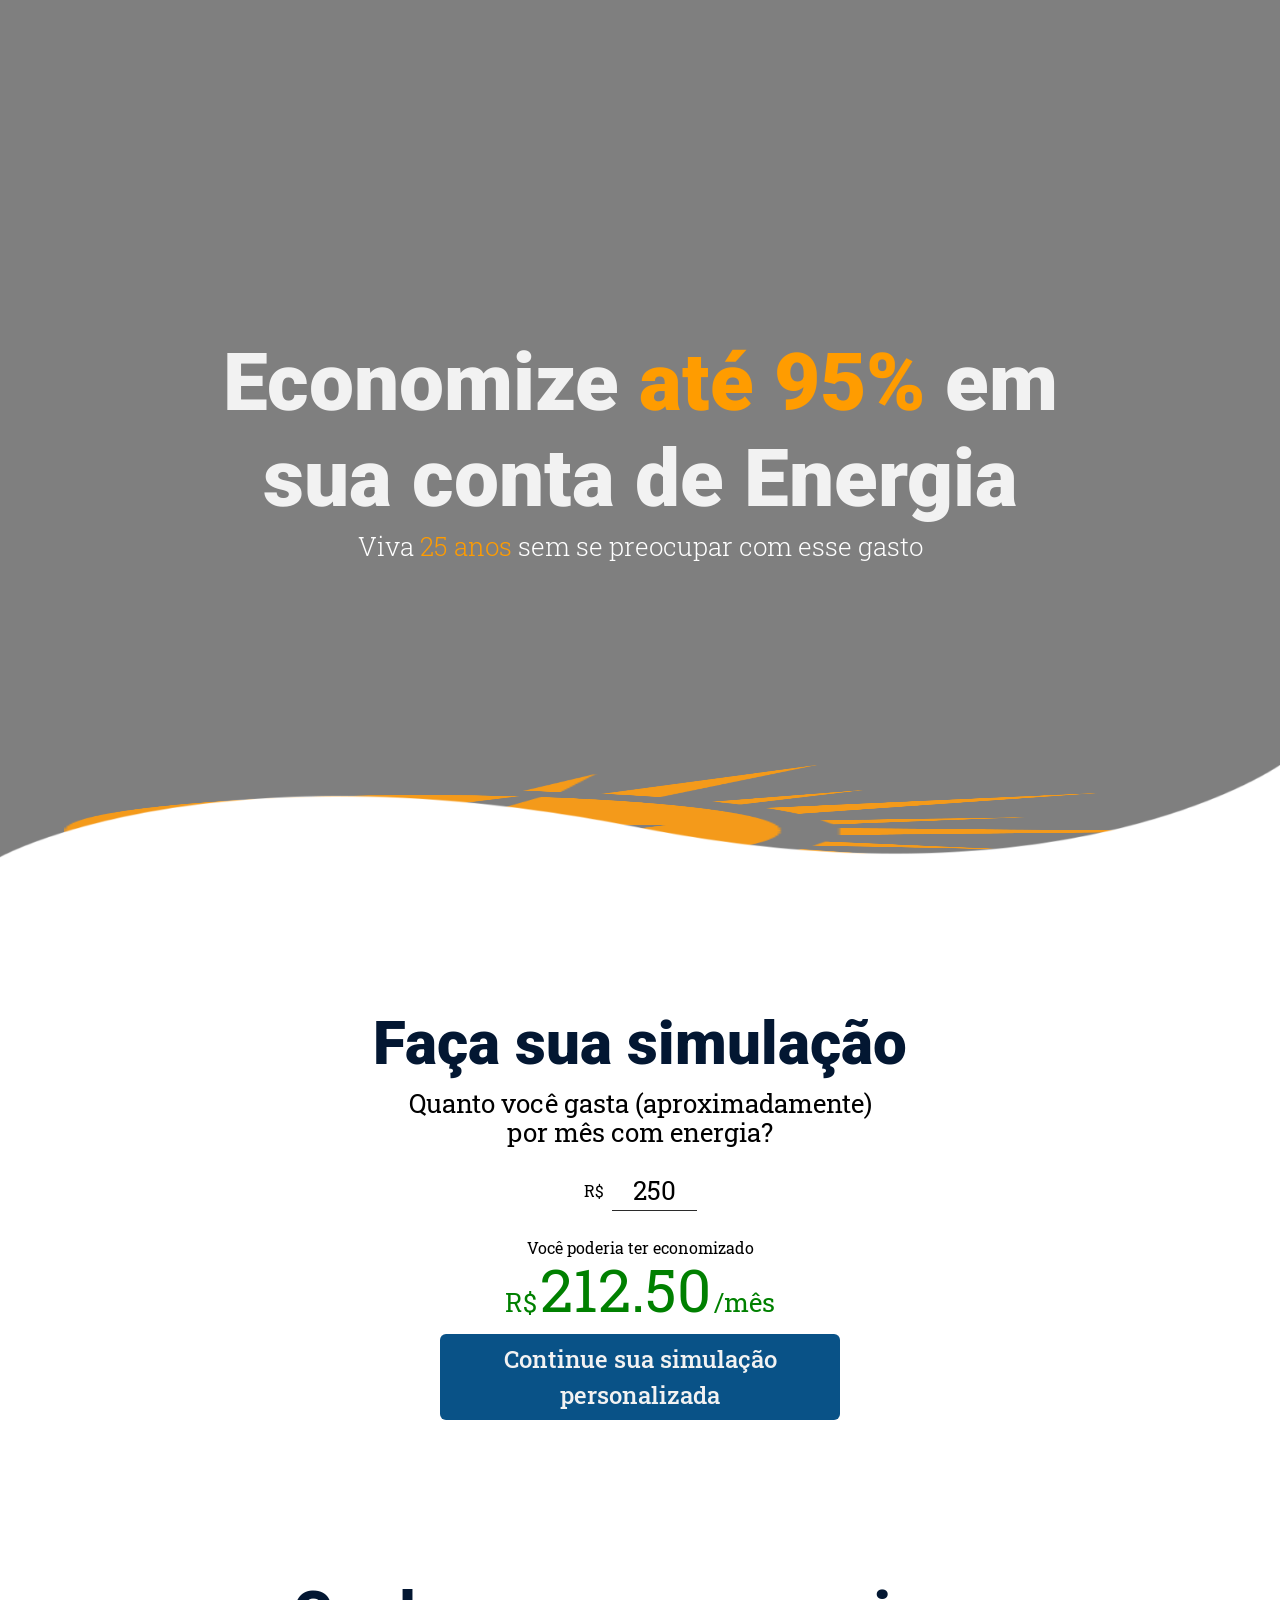
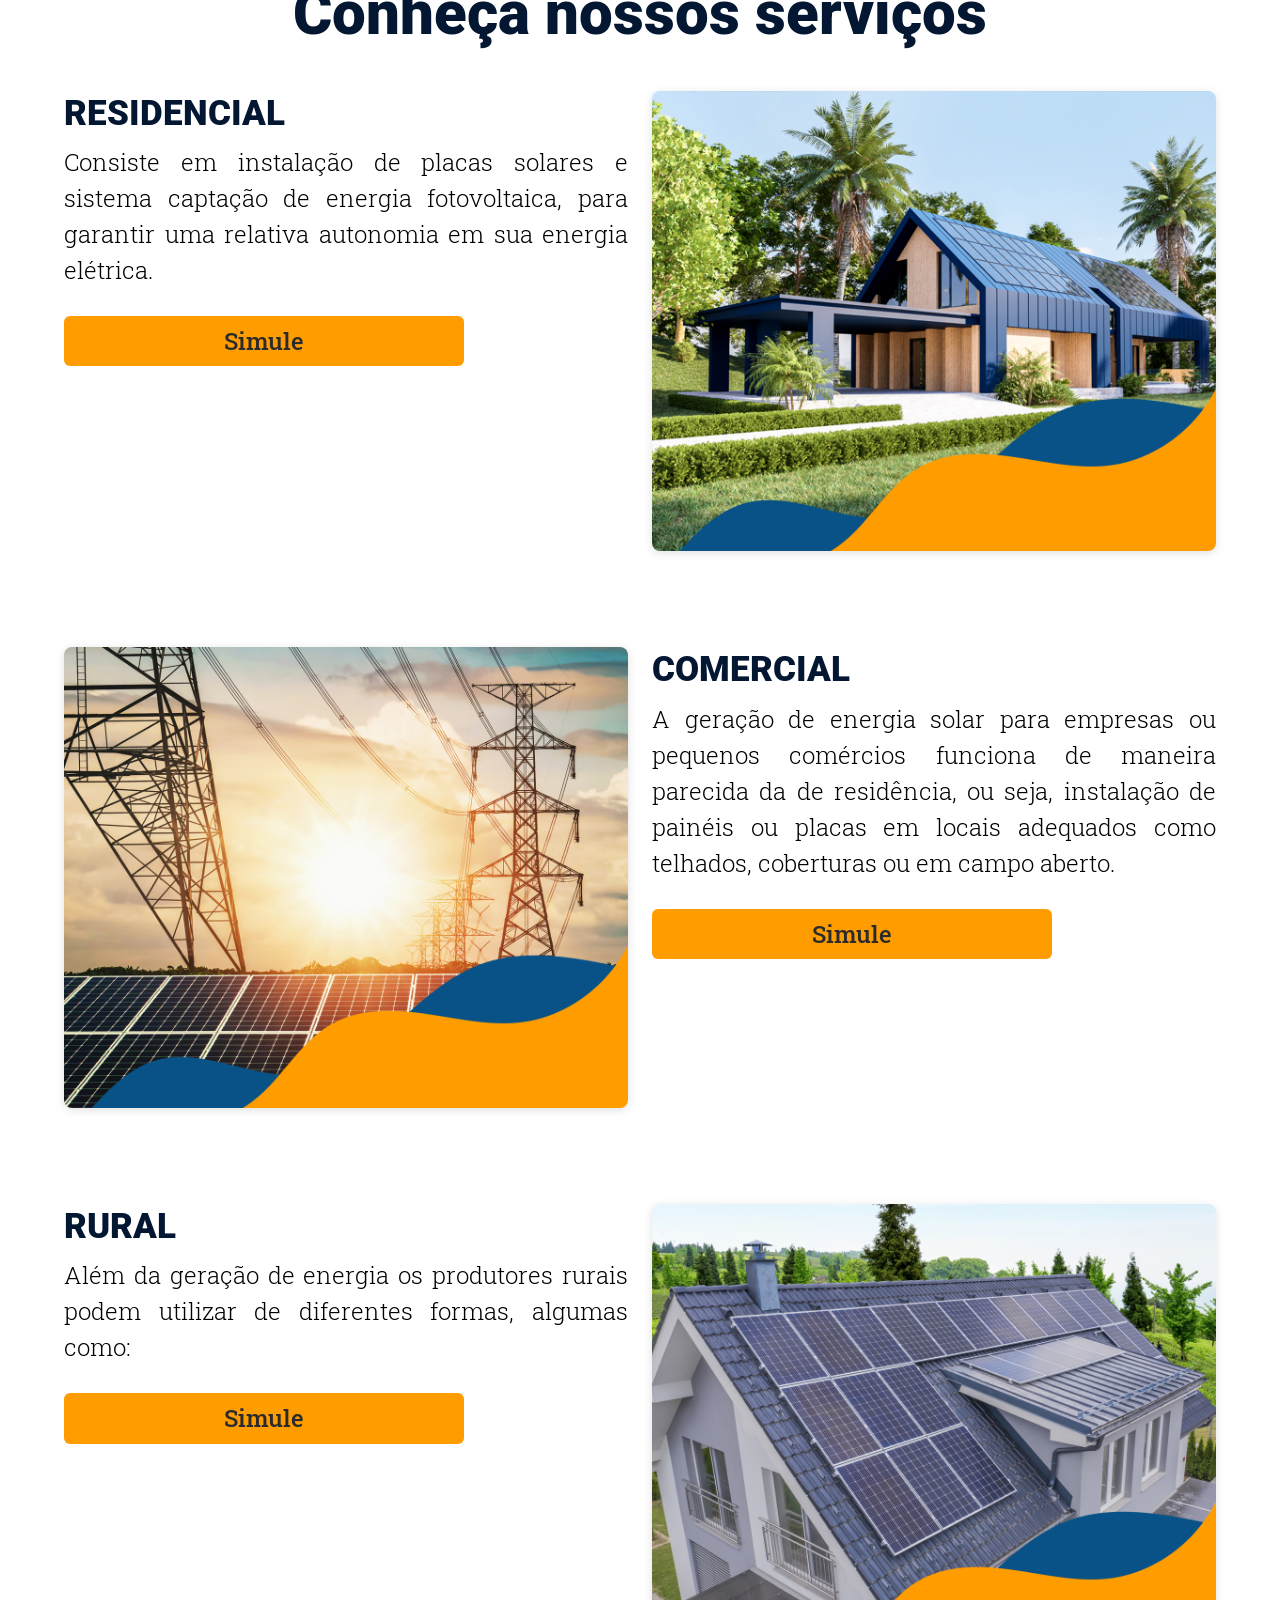
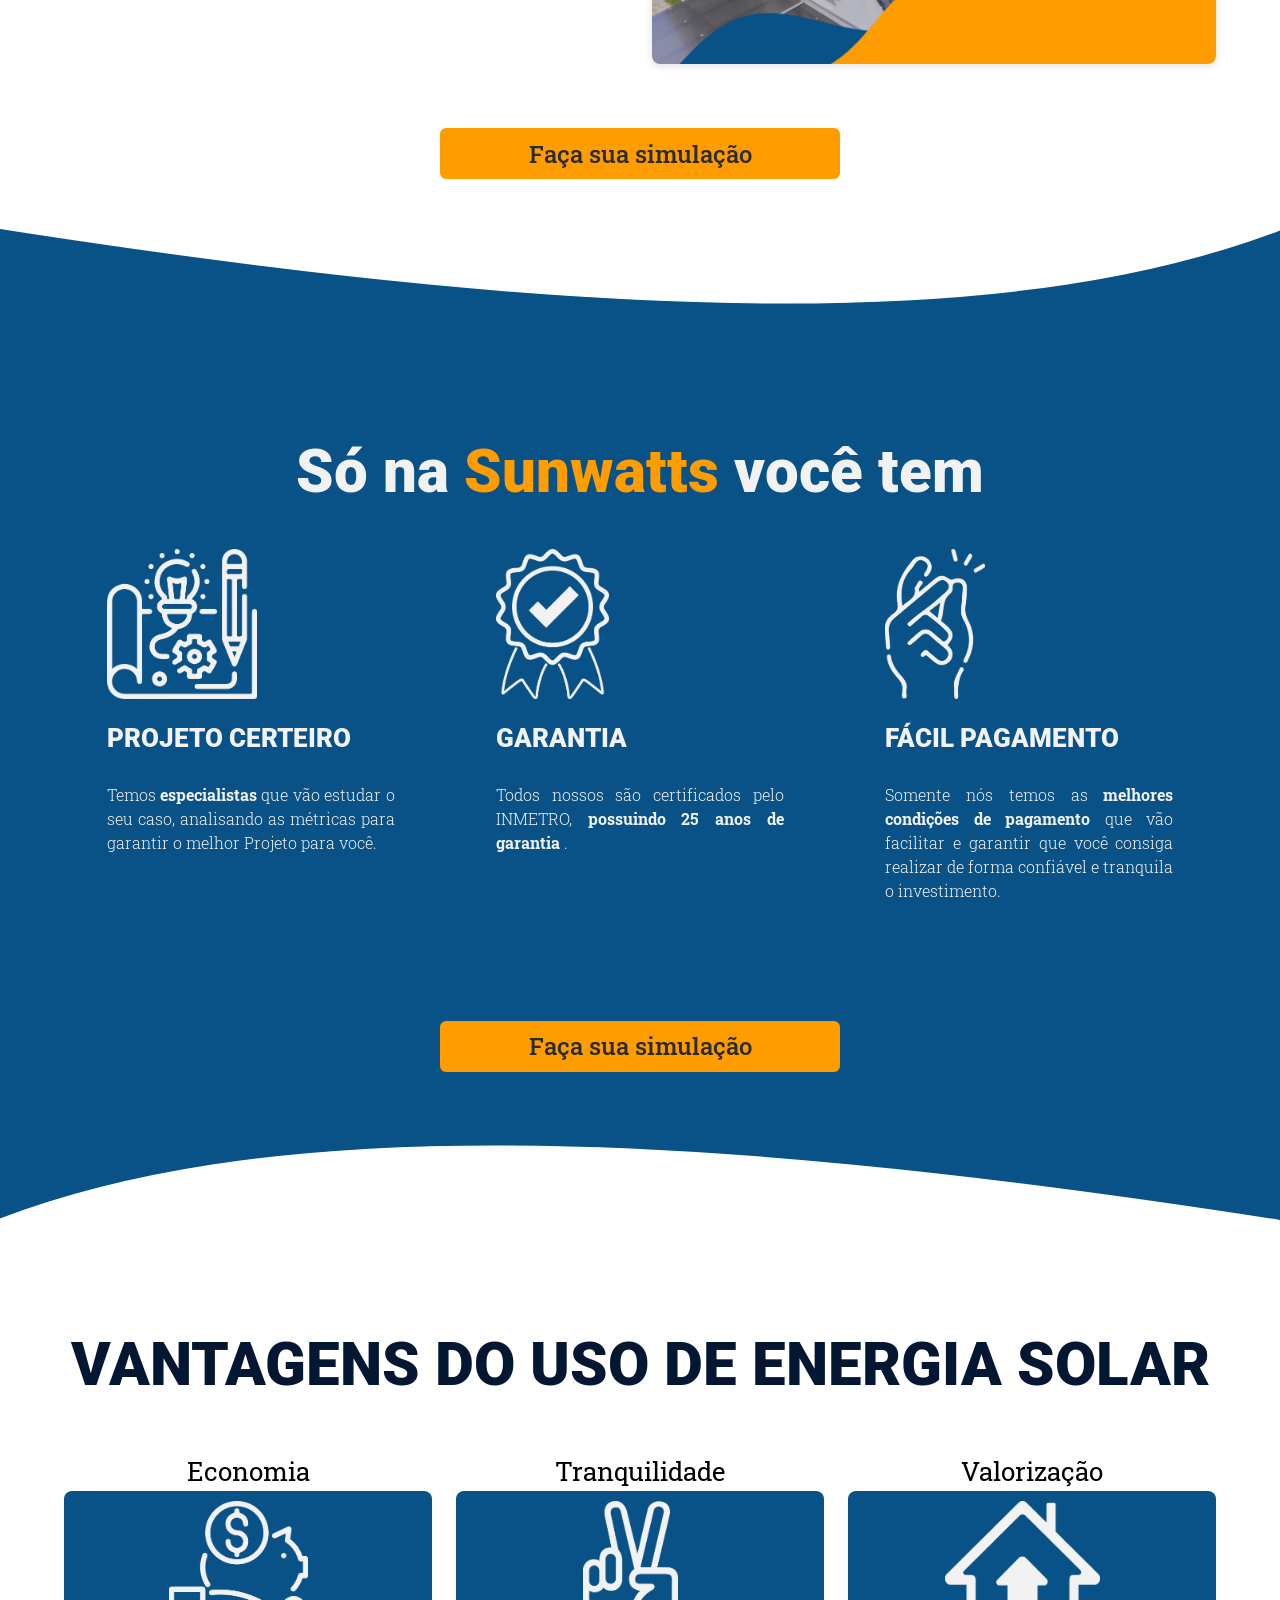
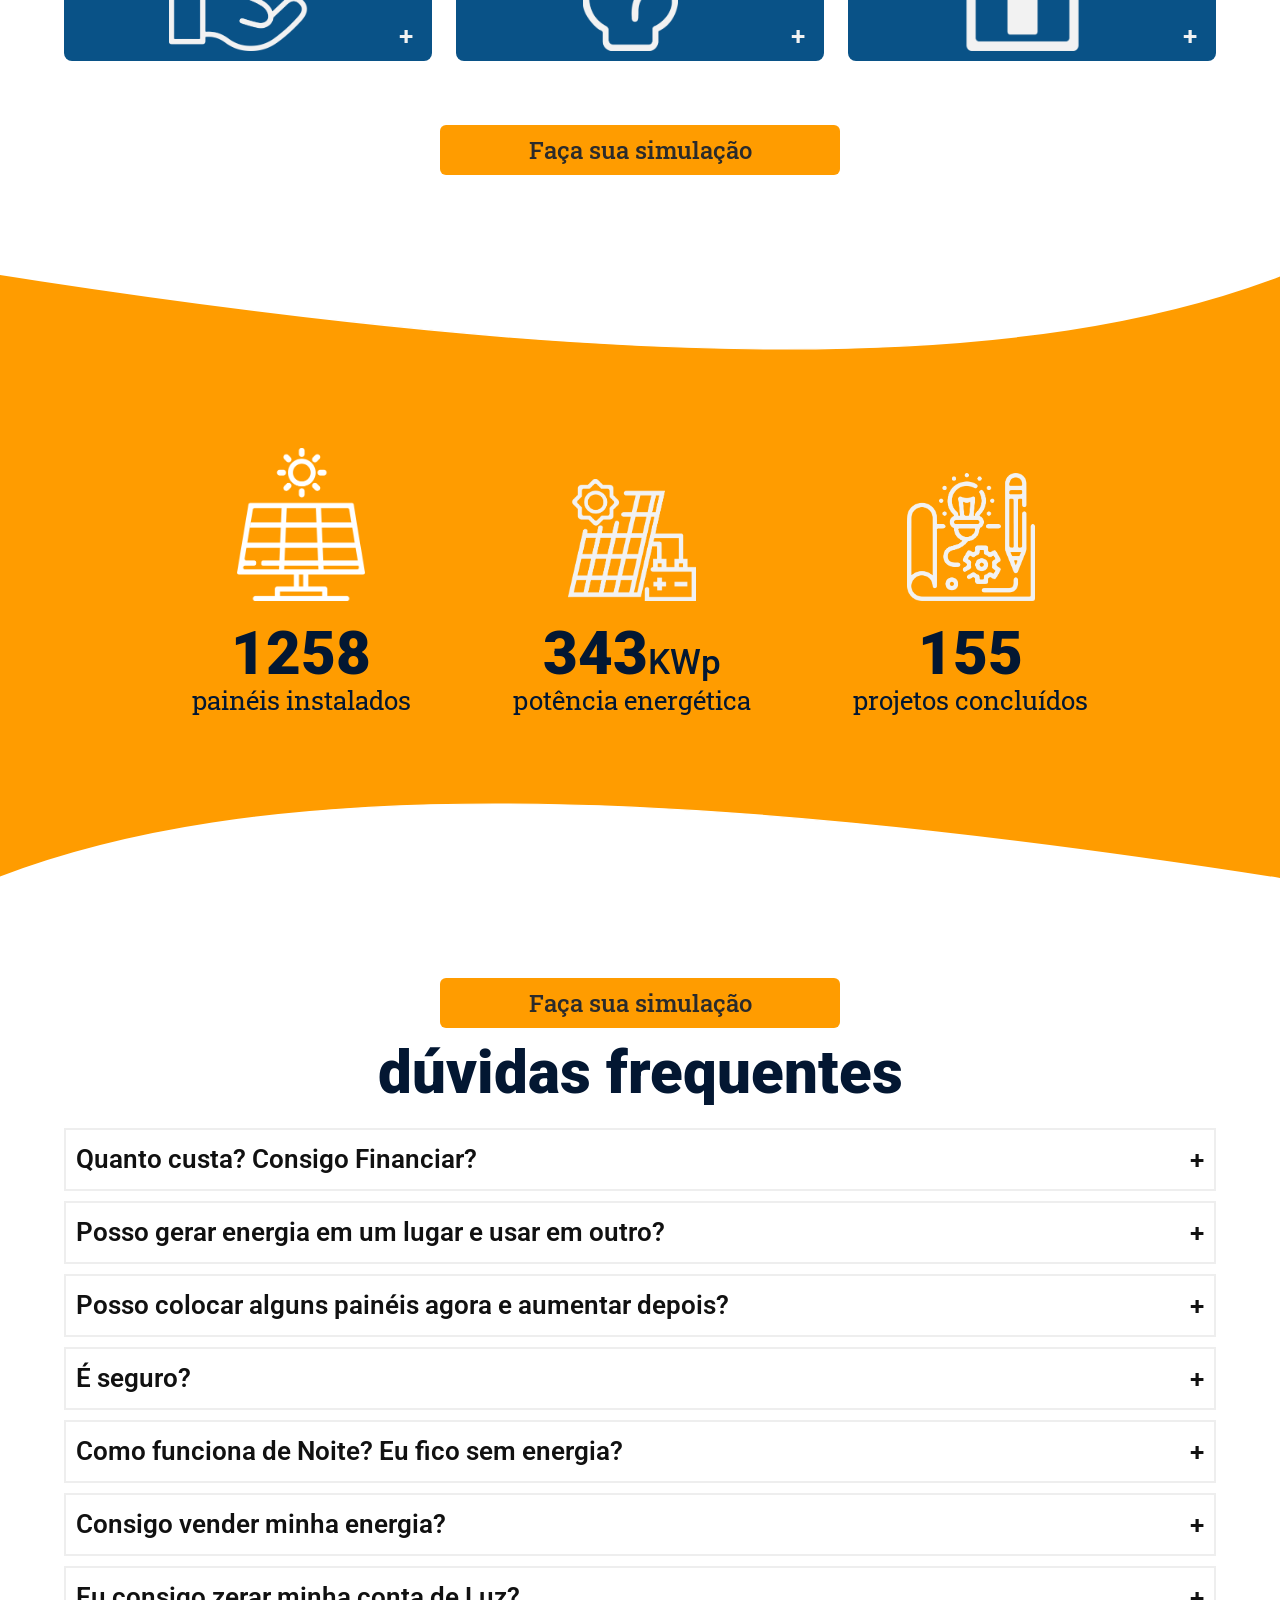
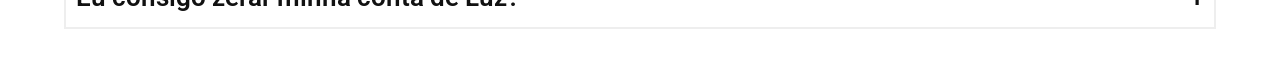
==== commit 745c5a1a: "added logo img to s-hero" ====
--- a/index.html
+++ b/index.html
@@ -54,8 +54,8 @@
     <meta property="og:locale" content="pt_BR" />
     <meta name="theme-color" content="#ff9c00" />
 
-    <link rel="icon" type="image/png" href="/favicon.png" />
-    <link rel="stylesheet" href="/simulator.css" />
+    <link rel="icon" type="image/png" href="./public/images/favicon.png" />
+    <link rel="stylesheet" href="./simulator.css" />
     <!-- GOOGLE FONTS -->
     <link rel="preconnect" href="https://fonts.googleapis.com" />
     <link rel="preconnect" href="https://fonts.gstatic.com" crossorigin />
@@ -99,6 +99,7 @@
 
       <div class="background">
         <div class="section-hero__text section-center">
+          <img class="logo" src="./public/images/logo.png" alt="" />
           <h1>
             Economize <span class="clr-y-200">até 95%</span> em sua conta de
             Energia
@@ -110,7 +111,7 @@
         </div>
       </div>
 
-      <img src="./public/images/hero-bar.png" alt="" />
+      <img class="fancy-waves" src="./public/images/hero-bar.png" alt="" />
     </section>
 
     <!-- #SECTION SIMULATION -->
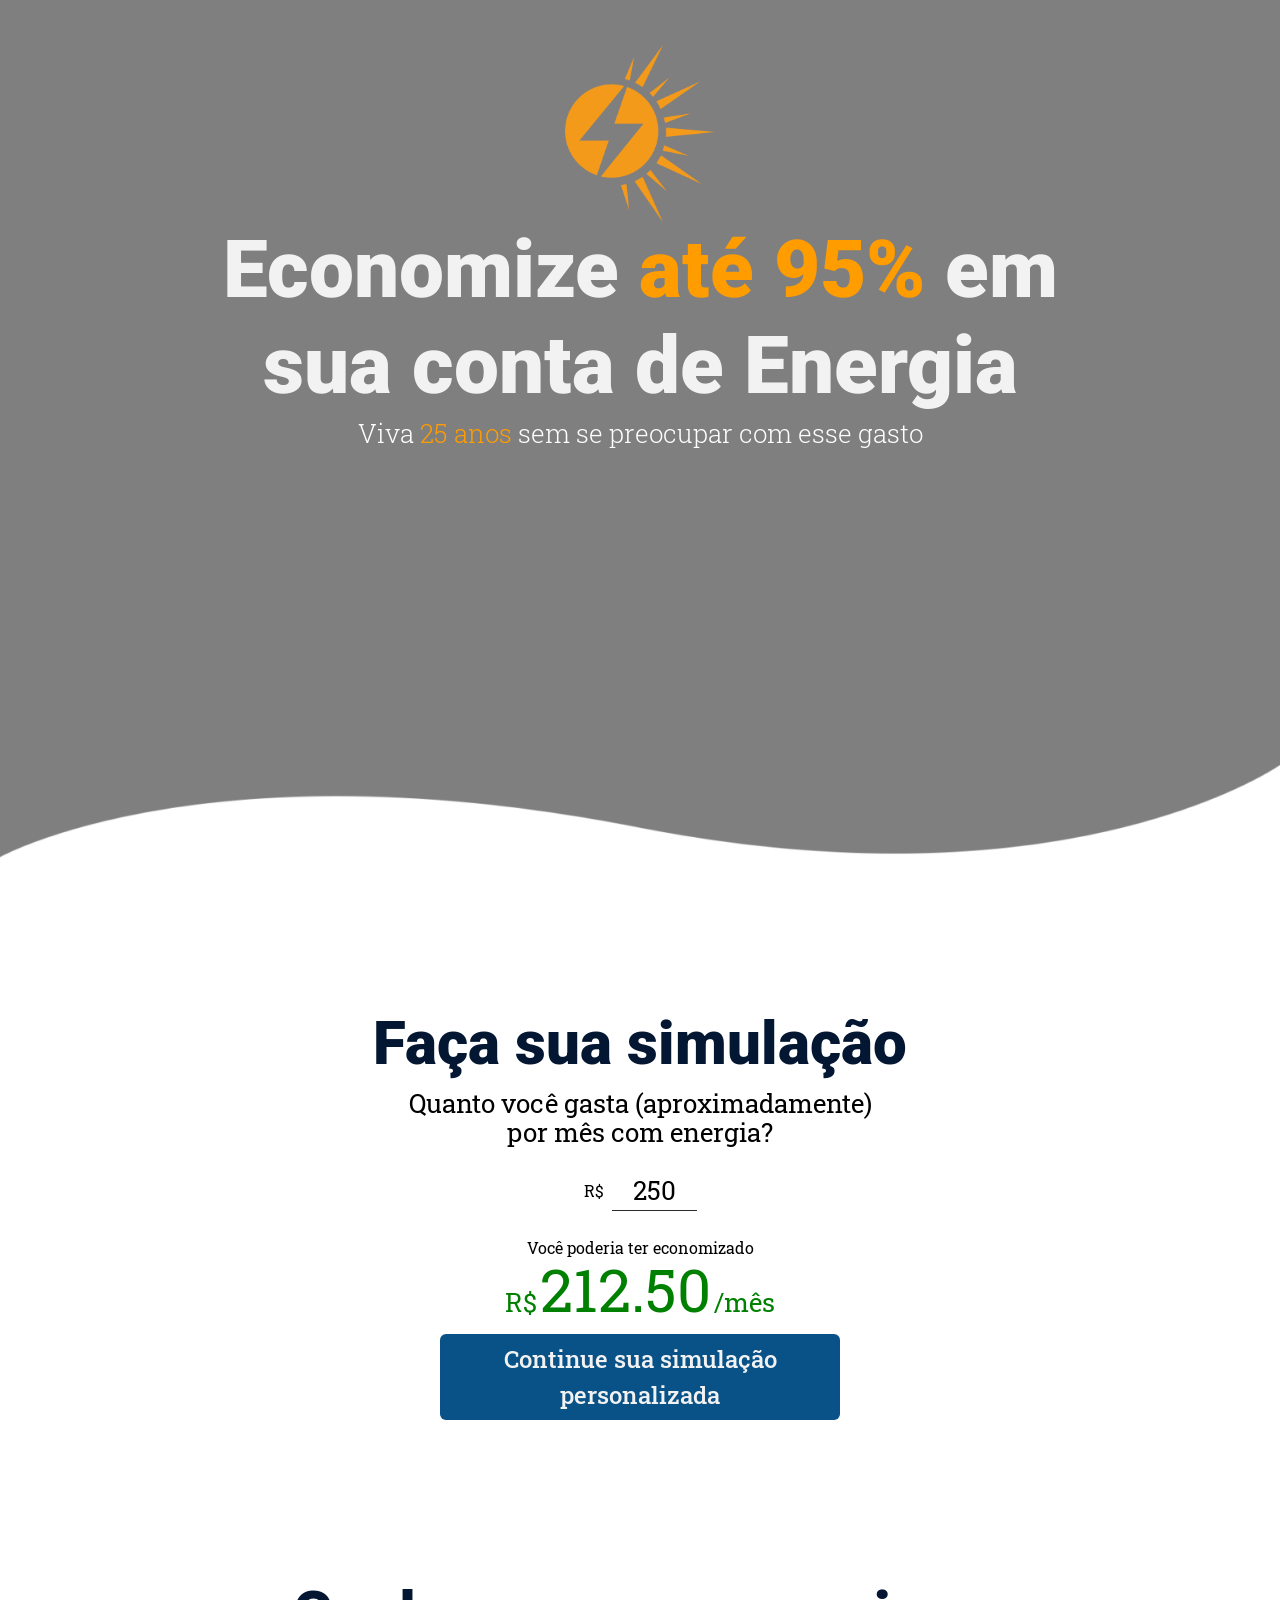
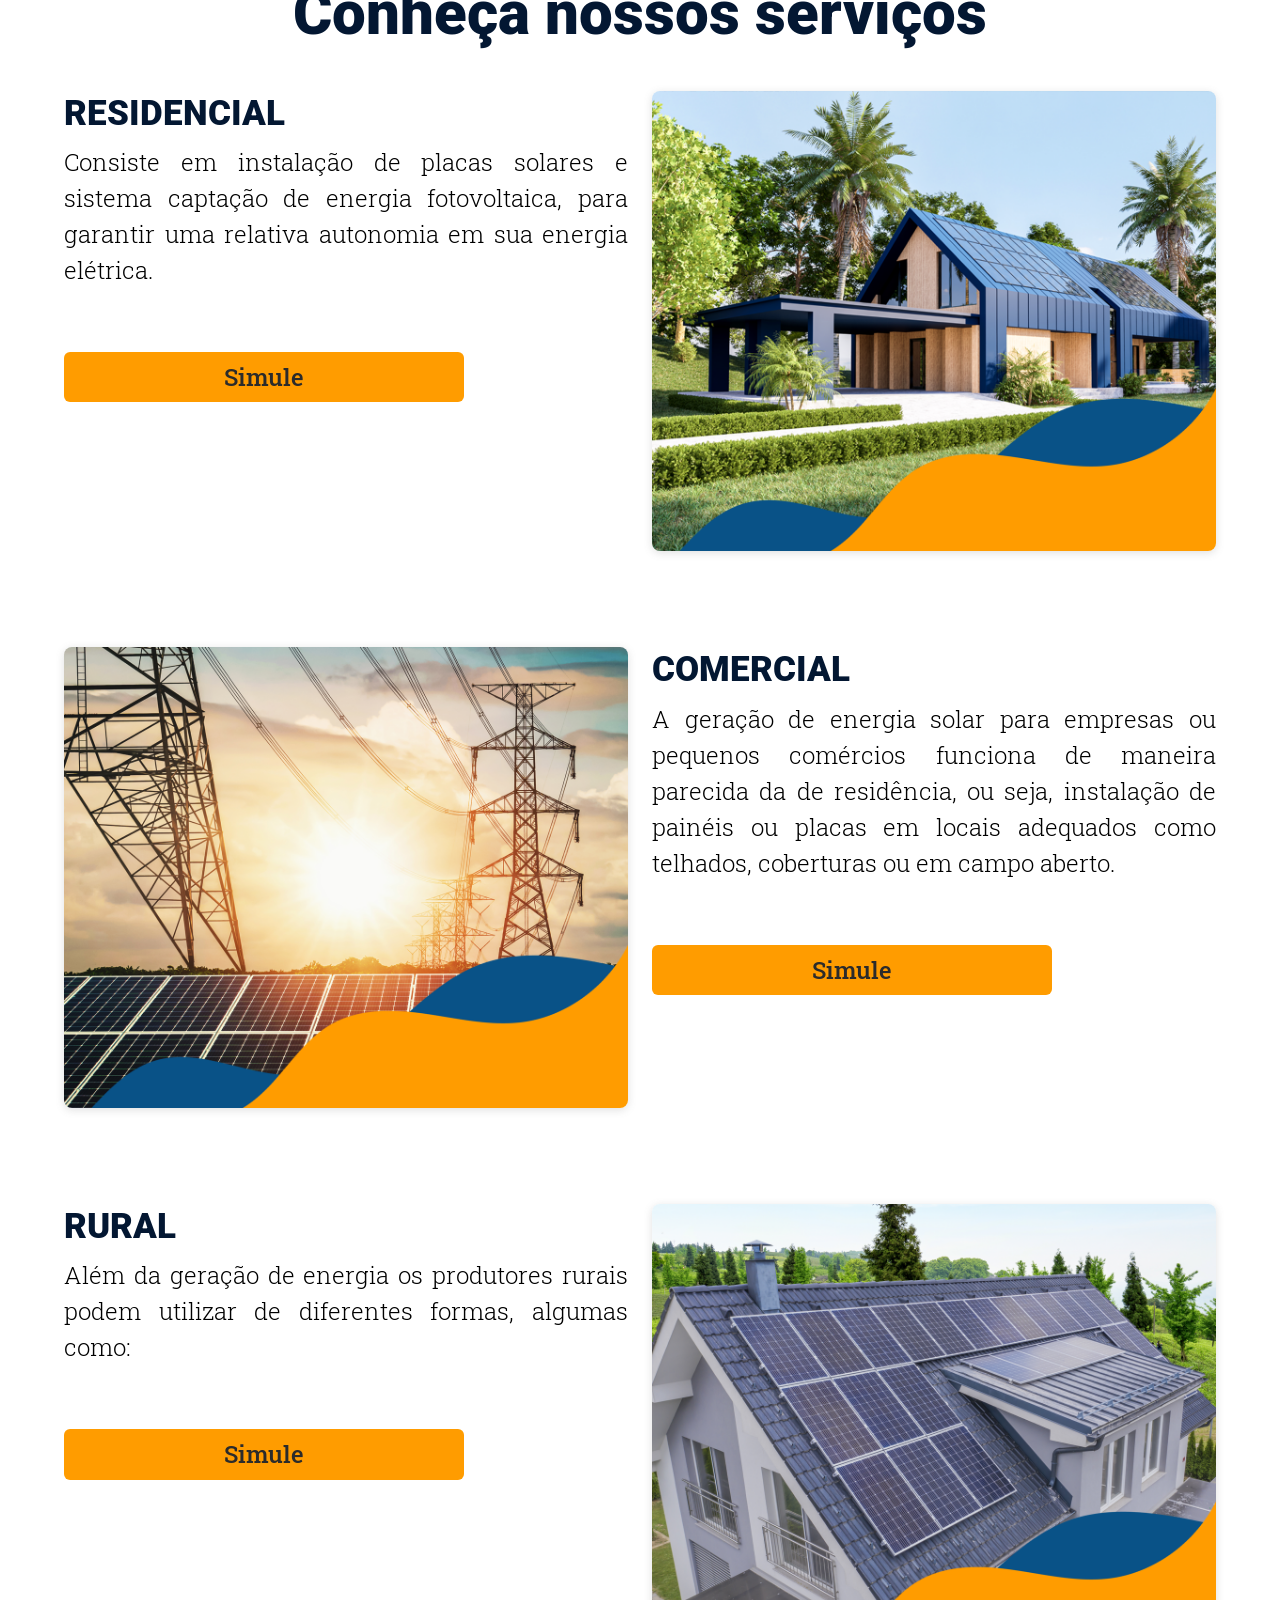
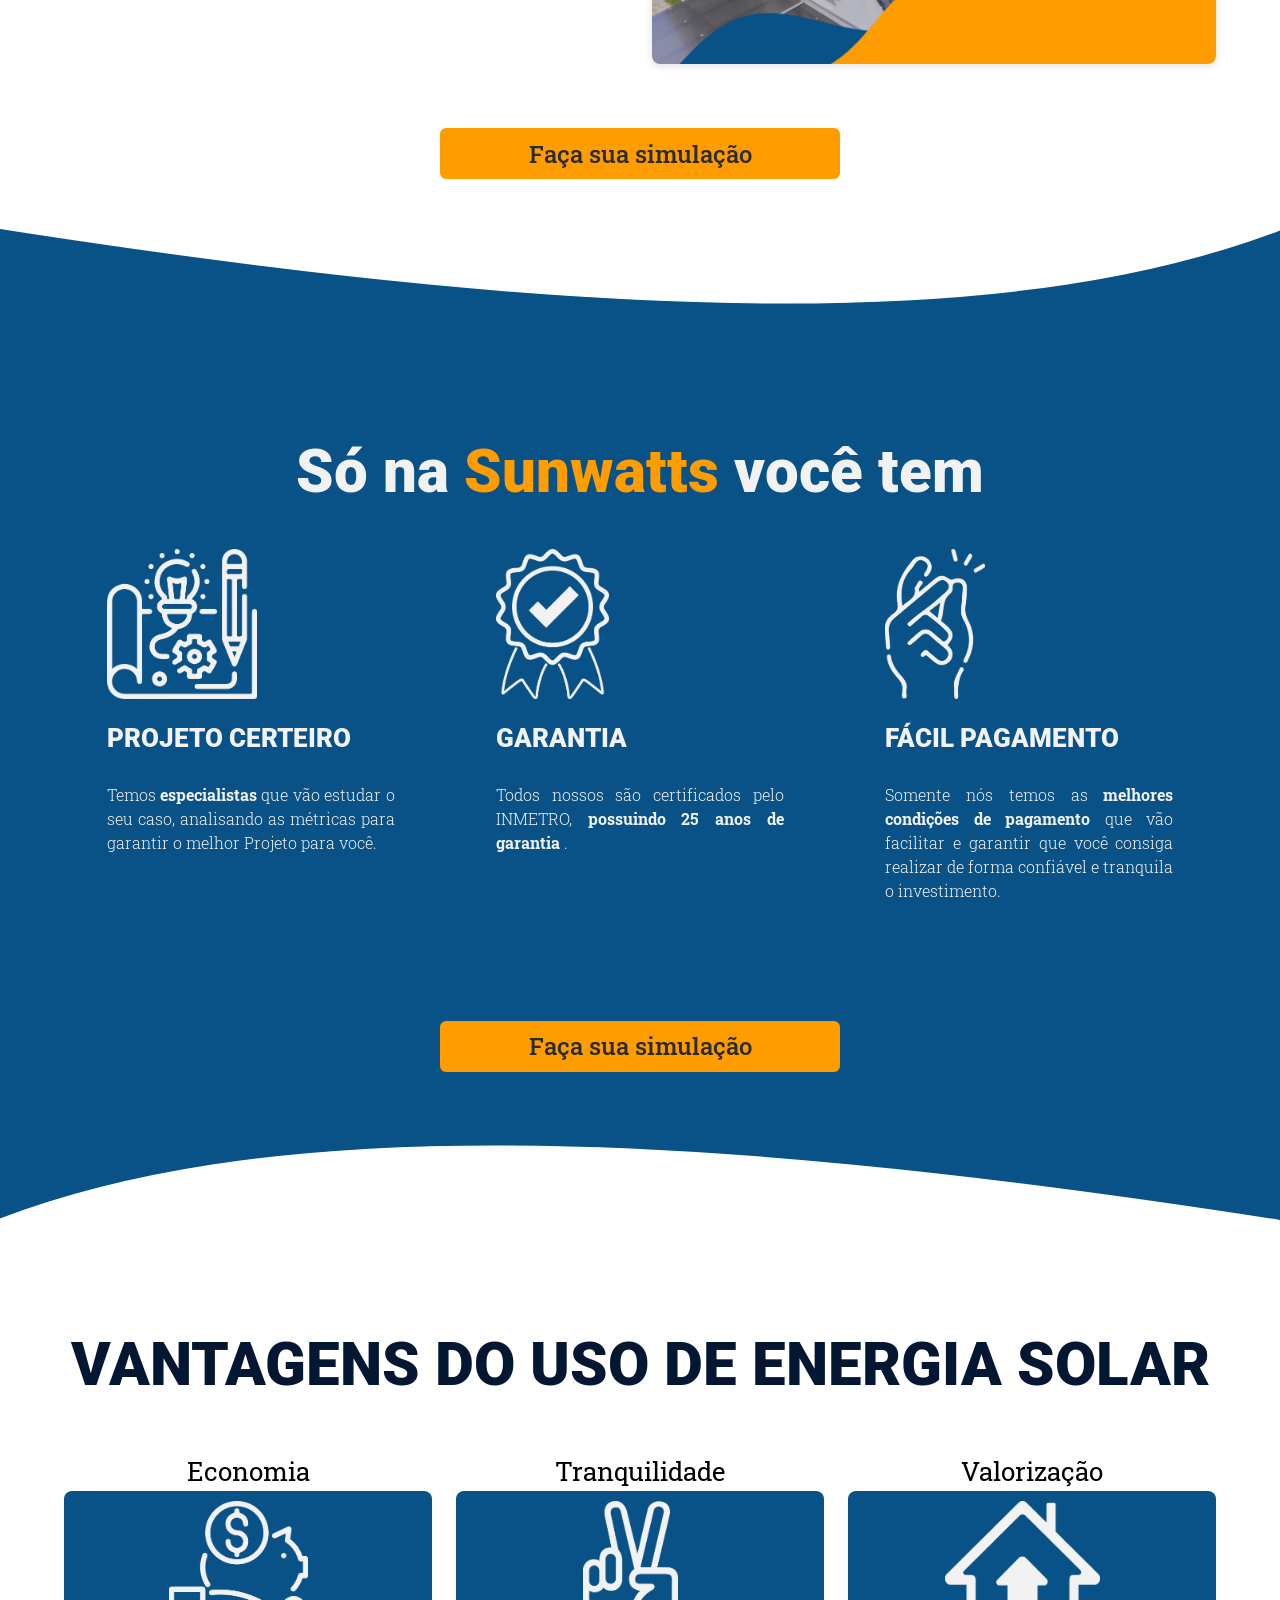
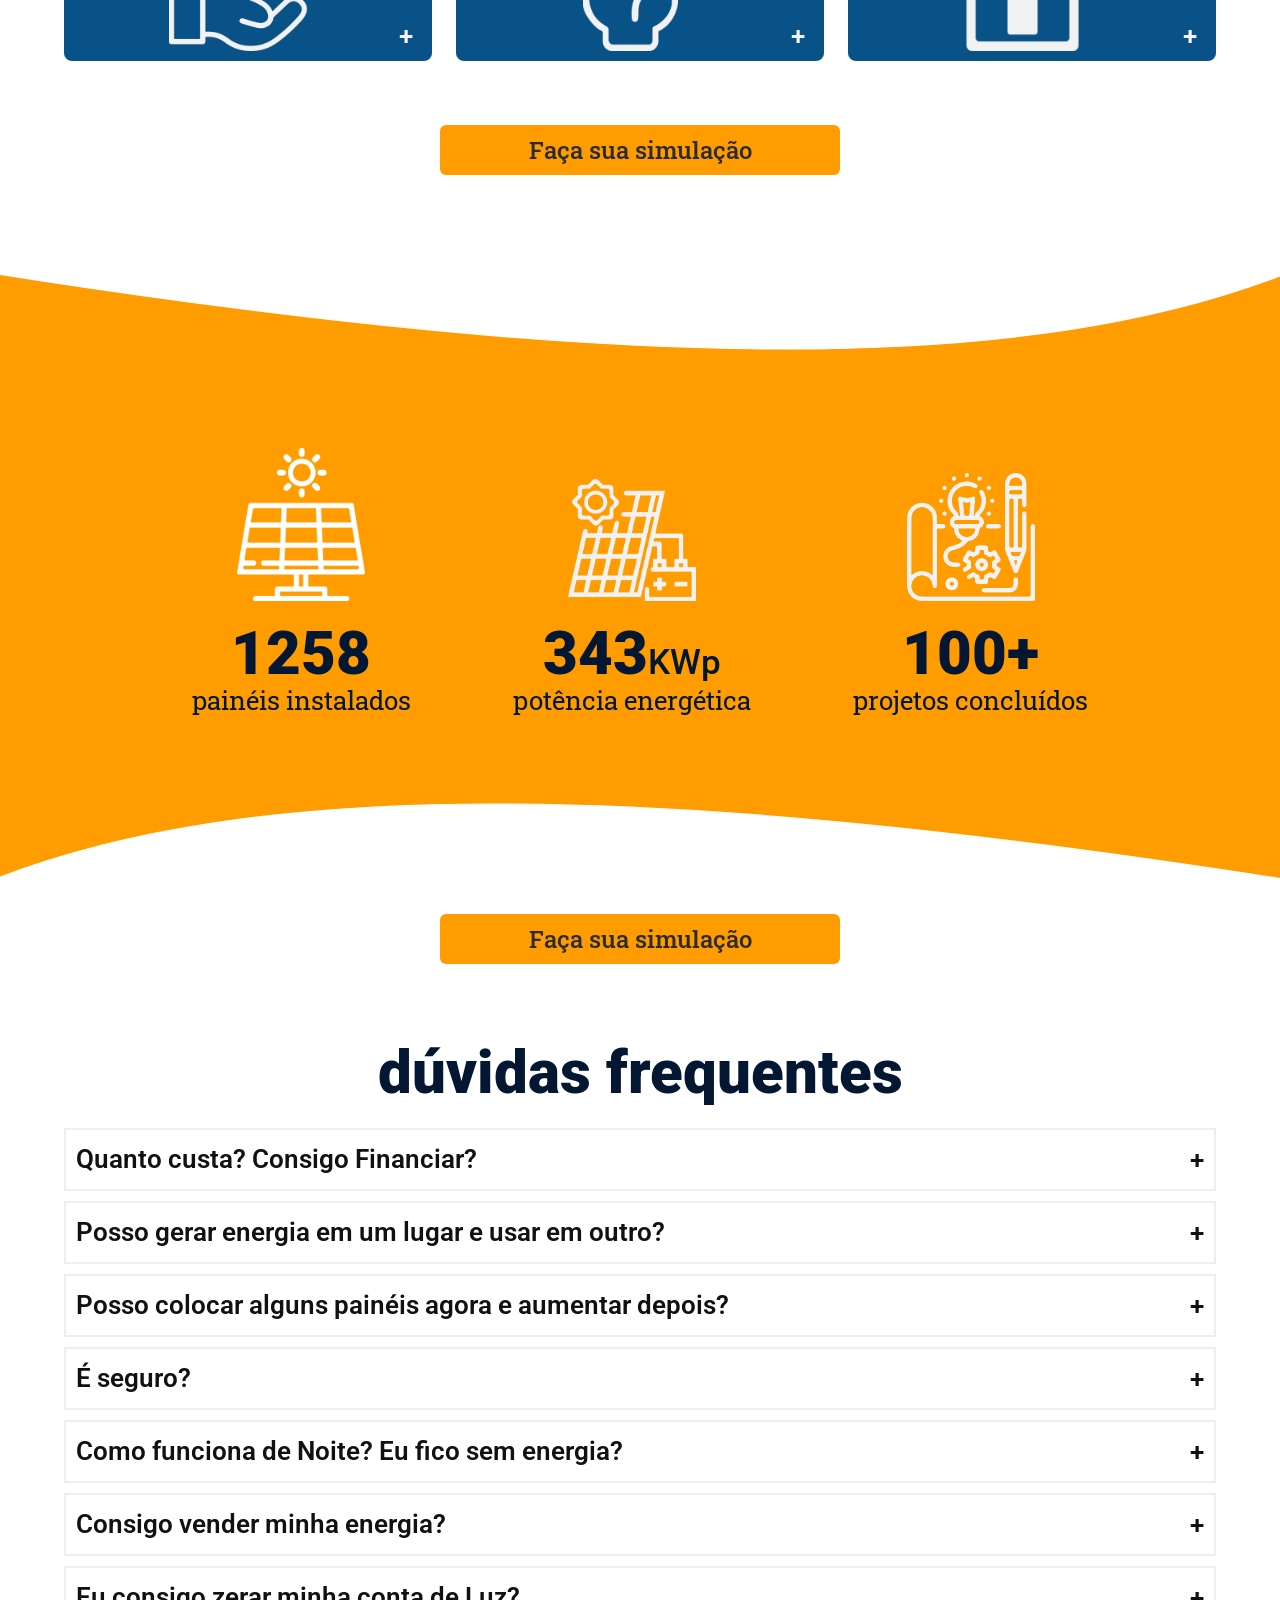
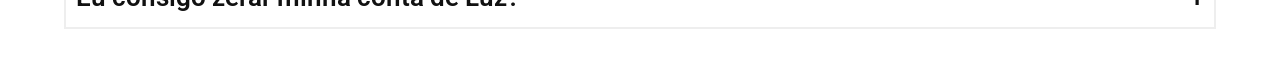
==== commit 9051df0e: "copy (projetos concluidos)" ====
--- a/index.html
+++ b/index.html
@@ -419,7 +419,7 @@
           <!-- start of dado item -->
           <div class="dado">
             <img src="./public/images/done-projects.png" alt="" />
-            <p id="countup-3" class="number">155</p>
+            <p id="countup-3" class="number">100+</p>
             <p class="desc">projetos concluídos</p>
           </div>
           <!-- end of dado item -->
--- a/style.css
+++ b/style.css
@@ -144,6 +144,10 @@
 .subtitle {
   text-align: center;
   font-size: var(--fs-md);
+}
+
+.center {
+  margin: 0 auto;
 }
 
 @-webkit-keyframes fadeInUp {
@@ -346,6 +350,8 @@
 }
 .cards .card {
   position: relative;
+  -webkit-animation: pulse-blue 4s infinite;
+  animation: pulse-blue 4s infinite;
 }
 .cards .card__back-image {
   position: absolute;
@@ -499,109 +505,6 @@
     grid-auto-rows: 10.625rem 4rem 1fr 1fr;
   }
 }
-.section-hero {
-  position: relative;
-  min-height: 100vh;
-  overflow: hidden;
-  color: white;
-}
-.section-hero h1 {
-  max-width: 20ch;
-  font-size: var(--fs-xxlg);
-  color: var(--clr-white);
-  line-height: 1.2;
-}
-.section-hero p {
-  max-width: 60ch;
-  font-size: var(--fs-md);
-  font-weight: 300;
-}
-.section-hero video {
-  position: absolute;
-  top: 0;
-  left: 0;
-}
-.section-hero .section-center {
-  position: relative;
-  display: flex;
-  flex-direction: column;
-  align-items: center;
-  justify-content: center;
-  height: 100vh;
-}
-.section-hero .background::before {
-  position: absolute;
-  top: 0;
-  left: 0;
-  z-index: 1;
-  width: 100%;
-  height: 100%;
-  content: "";
-  background-color: #000;
-  opacity: 0.5;
-}
-.section-hero .section-hero__text {
-  position: relative;
-  z-index: 10;
-  text-align: center;
-}
-.section-hero img {
-  position: absolute;
-  left: 0;
-  bottom: 0;
-  width: 100%;
-  height: 15%;
-  z-index: 10;
-}
-
-.section-simulation .btn {
-  background: var(--clr-blue-100);
-  color: var(--clr-white);
-}
-
-.section-produtos .title {
-  margin-bottom: 2rem;
-}
-.section-produtos .center {
-  margin-top: 4rem;
-}
-
-.section-diferenciais {
-  background: var(--clr-blue-100);
-}
-.section-diferenciais h2 {
-  color: var(--clr-white);
-}
-.section-diferenciais .center {
-  margin-top: 4rem;
-}
-
-.section-dados {
-  padding-block: 11vh 0;
-  color: var(--clr-blue-200);
-  background-color: var(--clr-yellow-200);
-}
-
-.section-cards.section-cards {
-  padding: 11vh 0;
-}
-.section-cards.section-cards .title {
-  text-align: center;
-  margin-bottom: 2rem;
-}
-.section-cards.section-cards .center {
-  margin-top: 4rem;
-}
-
-.section-faq .btn--cta {
-  margin-top: -4rem;
-  margin-bottom: 4rem;
-}
-
-.fancy-divider {
-  display: flex;
-}
-
 .exit-form__trigger {
   position: fixed;
   top: 0;
@@ -661,6 +564,7 @@
   align-items: center;
   height: 90%;
 }
+
 .form .wrapper {
   position: relative;
   width: 90%;
@@ -785,41 +689,160 @@
 .form--exit {
   color: #fff;
 }
+
 .form--exit .wrapper {
   background-color: #d21b1b;
 }
+
 .form--exit h6 {
   font-weight: 800;
   color: var(--clr-white);
   text-align: center;
   text-transform: uppercase;
 }
+
 .form--exit p {
   font-weight: 600;
   text-align: center;
 }
+
 .form--exit input {
   color: var(--clr-black);
   background-color: var(--clr-white);
 }
+
 .form--exit .btn {
   color: var(--clr-white);
   background-color: #5e1717;
   border: 0;
 }
 
+.section-hero {
+  position: relative;
+  min-height: 100vh;
+  overflow: hidden;
+  color: white;
+}
+.section-hero .logo {
+  max-width: 150px;
+}
+.section-hero h1 {
+  max-width: 20ch;
+  font-size: var(--fs-xxlg);
+  color: var(--clr-white);
+  line-height: 1.2;
+}
+.section-hero p {
+  max-width: 60ch;
+  font-size: var(--fs-md);
+  font-weight: 300;
+}
+.section-hero video {
+  position: absolute;
+  top: 0;
+  left: 0;
+}
+.section-hero .section-center {
+  position: relative;
+  display: flex;
+  flex-direction: column;
+  align-items: center;
+  justify-content: center;
+  height: calc(100vh - 100px);
+}
+.section-hero .background::before {
+  position: absolute;
+  top: 0;
+  left: 0;
+  z-index: 1;
+  width: 100%;
+  height: 100%;
+  content: "";
+  background-color: #000;
+  opacity: 0.5;
+}
+.section-hero .section-hero__text {
+  position: relative;
+  z-index: 10;
+  text-align: center;
+}
+.section-hero .fancy-waves {
+  position: absolute;
+  left: 0;
+  bottom: 0;
+  width: 100%;
+  height: 15%;
+  z-index: 10;
+}
+
+.section-simulation .economia-text.svelte-1sl3wfq.svelte-1sl3wfq {
+  margin-bottom: -0.5rem;
+}
+.section-simulation .btn {
+  background: var(--clr-blue-100);
+  color: var(--clr-white);
+  -webkit-animation: pulse-blue 2s infinite;
+  animation: pulse-blue 2s infinite;
+}
+
+.section-produtos .title {
+  margin-bottom: 2rem;
+}
+.section-produtos .btn {
+  margin-top: 4rem;
+}
+
+.section-diferenciais {
+  background: var(--clr-blue-100);
+}
+.section-diferenciais h2 {
+  color: var(--clr-white);
+}
+.section-diferenciais .btn {
+  margin-top: 4rem;
+}
+
+.section-dados {
+  padding-block: 11vh 0;
+  color: var(--clr-blue-200);
+  background-color: var(--clr-yellow-200);
+}
+
+.section-cards.section-cards {
+  padding: 11vh 0;
+}
+.section-cards.section-cards .title {
+  text-align: center;
+  margin-bottom: 2rem;
+}
+.section-cards.section-cards .btn {
+  margin-top: 4rem;
+}
+
+.section-faq .btn {
+  margin-top: -4rem;
+  margin-bottom: 4rem;
+}
+
+.fancy-divider {
+  display: flex;
+}
+
+@media screen and (min-width: 75rem) {
+  .section-hero .section-center {
+    padding-top: 5vh;
+    justify-content: flex-start;
+  }
+
+  .section-simulation .economia-text.svelte-1sl3wfq.svelte-1sl3wfq {
+    margin-bottom: -1rem;
+  }
+}
+@media screen and (min-width: 87.5rem) {
+  .section-hero video {
+    width: 100%;
+  }
+}
 .is-hidden {
   display: none;
 }
-
-.center {
-  margin: 0 auto;
-}
-
-@media screen and (min-width: 62.5rem) {
-  .section-hero video {
-    width: 100%;
-  }
-}
-
-/*# sourceMappingURL=to.css.map */
